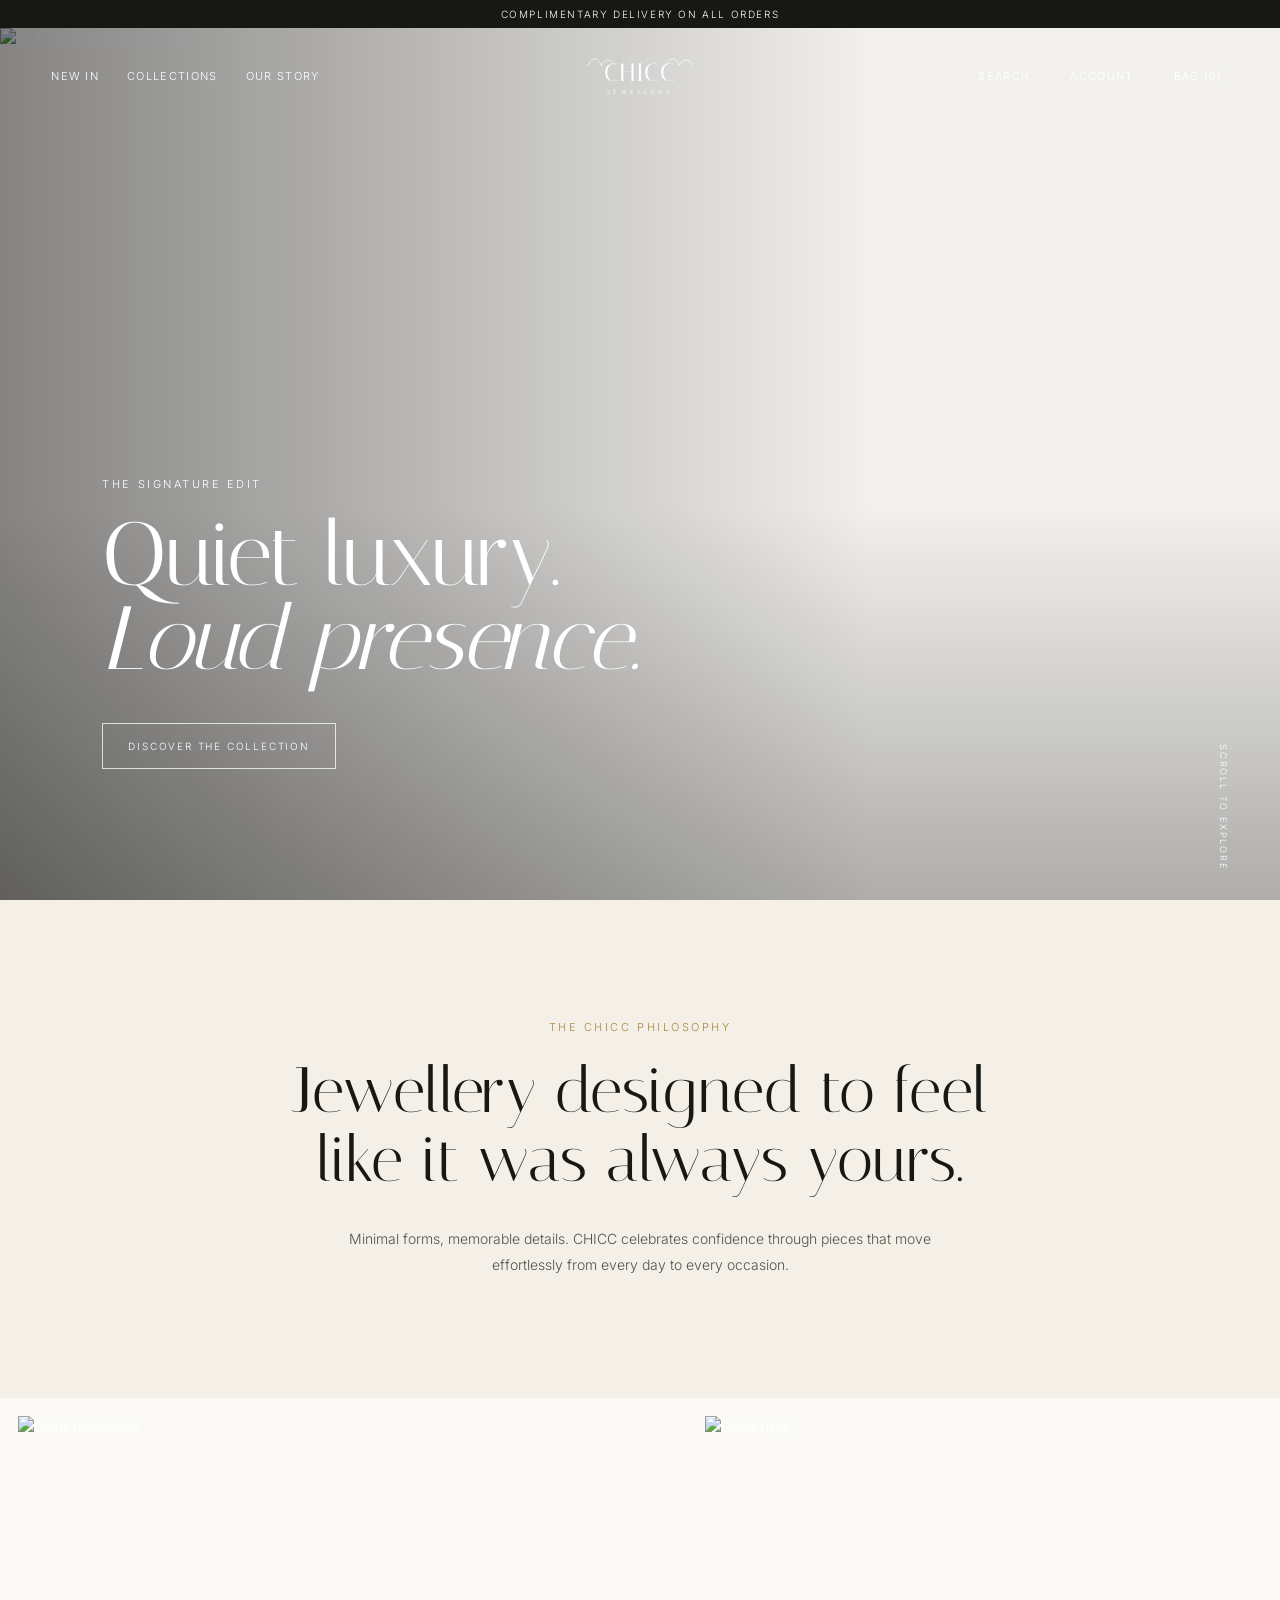
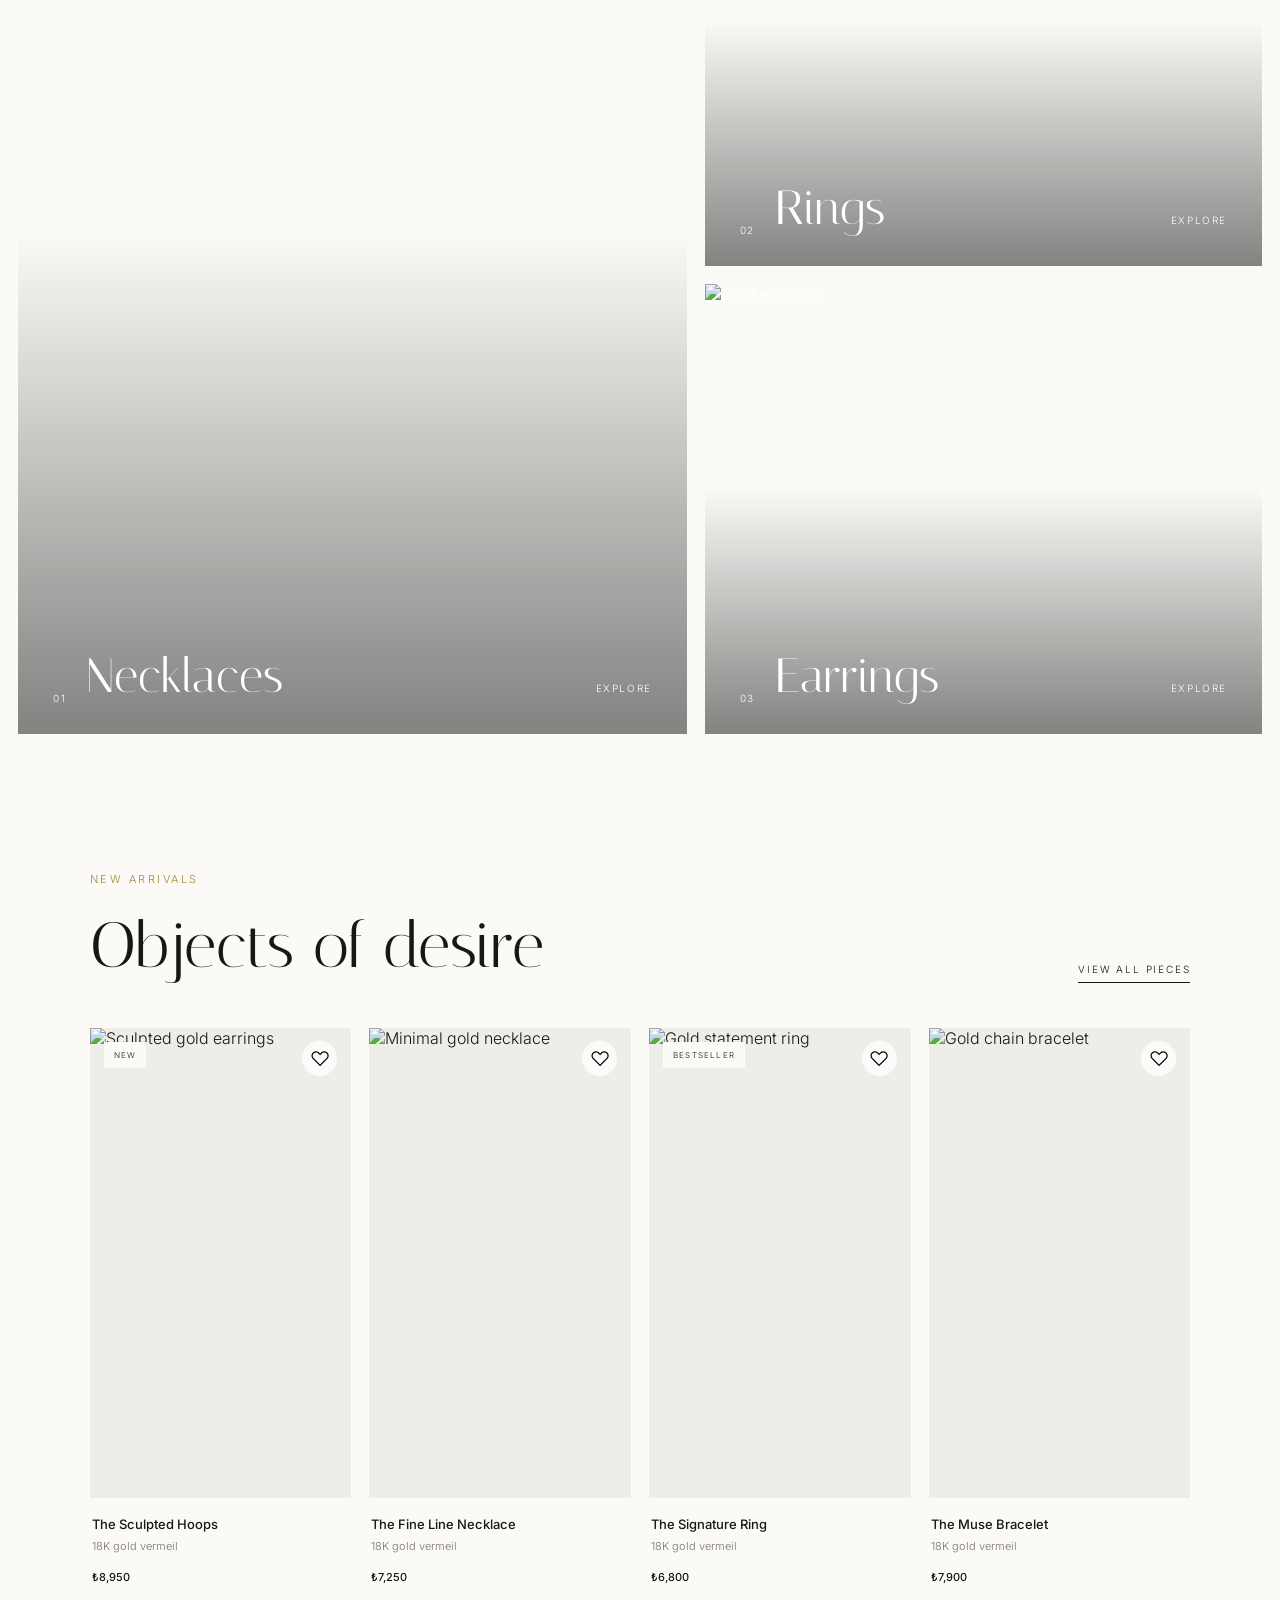
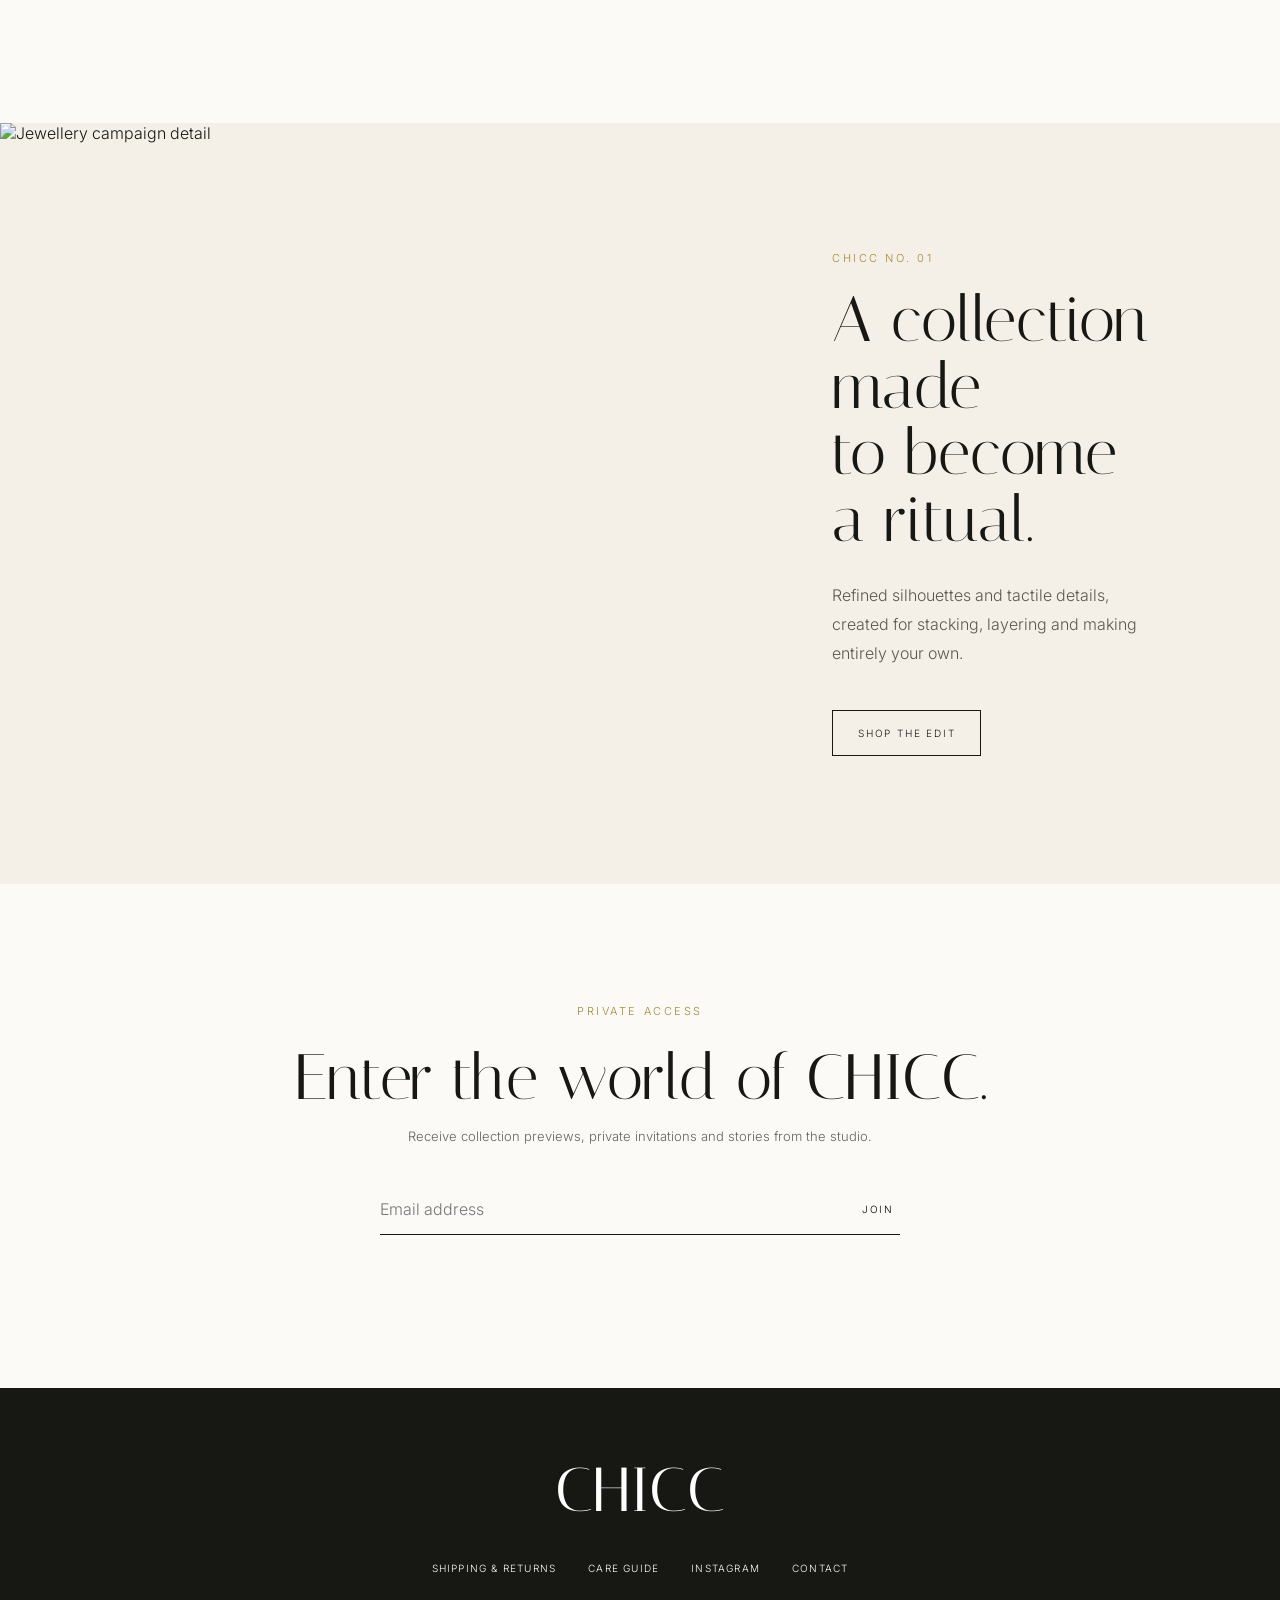
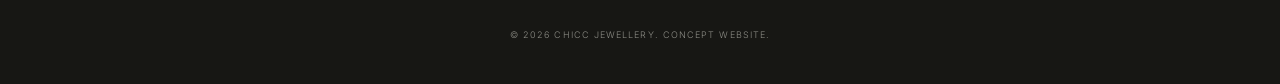
==== index.html @ 0ea2cfc9 "Add files via upload" ====
<!DOCTYPE html>
<html lang="en">
<head>
  <meta charset="UTF-8" />
  <meta name="viewport" content="width=device-width, initial-scale=1.0" />
  <meta name="description" content="CHICC — Modern jewellery, designed to be remembered." />
  <title>CHICC — Fine Jewellery</title>
  <link rel="preconnect" href="https://fonts.googleapis.com">
  <link rel="preconnect" href="https://fonts.gstatic.com" crossorigin>
  <link href="https://fonts.googleapis.com/css2?family=Inter:wght@300;400;500;600&family=Italiana&display=swap" rel="stylesheet">
  <link rel="stylesheet" href="styles.css" />
</head>
<body>
  <div class="announcement">Complimentary delivery on all orders</div>

  <header class="site-header" id="siteHeader">
    <button class="icon-button menu-button" id="menuButton" aria-label="Open menu">
      <span></span><span></span>
    </button>

    <nav class="desktop-nav" aria-label="Primary navigation">
      <a href="#new">New In</a>
      <a href="#collections">Collections</a>
      <a href="#story">Our Story</a>
    </nav>

    <a class="brand" href="#top" aria-label="CHICC homepage">
      <svg viewBox="0 0 460 145" role="img" aria-label="CHICC logo">
        <text x="230" y="86" text-anchor="middle" class="logo-main">CHICC</text>
        <text x="230" y="124" text-anchor="middle" class="logo-sub">JEWELLERY</text>
        <path d="M80 43c10-26 29-27 39-1 8-20 28-22 39-1" />
        <path d="M304 43c10-26 29-27 39-1 8-20 28-22 39-1" />
      </svg>
    </a>

    <nav class="utility-nav" aria-label="Utility navigation">
      <button class="text-button">Search</button>
      <button class="text-button">Account</button>
      <button class="bag-button">Bag <span>(0)</span></button>
    </nav>
  </header>

  <aside class="mobile-drawer" id="mobileDrawer" aria-hidden="true">
    <button class="drawer-close" id="drawerClose" aria-label="Close menu">×</button>
    <nav>
      <a href="#new">New In</a>
      <a href="#collections">Collections</a>
      <a href="#story">Our Story</a>
      <a href="#contact">Contact</a>
    </nav>
    <p>Jewellery for your most unforgettable moments.</p>
  </aside>
  <div class="drawer-overlay" id="drawerOverlay"></div>

  <main id="top">
    <section class="hero">
      <img src="https://images.unsplash.com/photo-1617038220319-276d3cfab638?auto=format&fit=crop&w=2200&q=90" alt="Gold jewellery editorial" />
      <div class="hero-shade"></div>
      <div class="hero-copy reveal">
        <p class="eyebrow">The Signature Edit</p>
        <h1>Quiet luxury.<br><em>Loud presence.</em></h1>
        <a class="button button-light" href="#new">Discover the collection</a>
      </div>
      <div class="scroll-cue">Scroll to explore</div>
    </section>

    <section class="intro section-pad reveal" id="story">
      <p class="eyebrow gold">The CHICC philosophy</p>
      <h2>Jewellery designed to feel<br>like it was always yours.</h2>
      <p class="intro-text">Minimal forms, memorable details. CHICC celebrates confidence through pieces that move effortlessly from every day to every occasion.</p>
    </section>

    <section class="editorial-grid" id="collections">
      <a class="editorial-card tall reveal" href="#new">
        <img src="https://images.unsplash.com/photo-1599643478518-a784e5dc4c8f?auto=format&fit=crop&w=1400&q=90" alt="Gold necklace" />
        <div class="card-overlay"></div>
        <div class="editorial-label"><span>01</span><h3>Necklaces</h3><p>Explore</p></div>
      </a>
      <a class="editorial-card reveal" href="#new">
        <img src="https://images.unsplash.com/photo-1605100804763-247f67b3557e?auto=format&fit=crop&w=1400&q=90" alt="Gold ring" />
        <div class="card-overlay"></div>
        <div class="editorial-label"><span>02</span><h3>Rings</h3><p>Explore</p></div>
      </a>
      <a class="editorial-card reveal" href="#new">
        <img src="https://images.unsplash.com/photo-1535632066927-ab7c9ab60908?auto=format&fit=crop&w=1400&q=90" alt="Gold earrings" />
        <div class="card-overlay"></div>
        <div class="editorial-label"><span>03</span><h3>Earrings</h3><p>Explore</p></div>
      </a>
    </section>

    <section class="products section-pad" id="new">
      <div class="section-head reveal">
        <div>
          <p class="eyebrow gold">New arrivals</p>
          <h2>Objects of desire</h2>
        </div>
        <a class="underlined-link" href="#">View all pieces</a>
      </div>

      <div class="product-grid">
        <article class="product-card reveal">
          <button class="wishlist" aria-label="Add to wishlist">♡</button>
          <div class="product-image">
            <span class="product-tag">New</span>
            <img src="https://images.unsplash.com/photo-1603561596112-db1d835fcf72?auto=format&fit=crop&w=1000&q=90" alt="Sculpted gold earrings" />
          </div>
          <div class="product-meta"><h3>The Sculpted Hoops</h3><p>18K gold vermeil</p><strong>₺8,950</strong></div>
        </article>
        <article class="product-card reveal">
          <button class="wishlist" aria-label="Add to wishlist">♡</button>
          <div class="product-image">
            <img src="https://images.unsplash.com/photo-1602173574767-37ac01994b2a?auto=format&fit=crop&w=1000&q=90" alt="Minimal gold necklace" />
          </div>
          <div class="product-meta"><h3>The Fine Line Necklace</h3><p>18K gold vermeil</p><strong>₺7,250</strong></div>
        </article>
        <article class="product-card reveal">
          <button class="wishlist" aria-label="Add to wishlist">♡</button>
          <div class="product-image">
            <span class="product-tag">Bestseller</span>
            <img src="https://images.unsplash.com/photo-1627293509201-cd0c780043e6?auto=format&fit=crop&w=1000&q=90" alt="Gold statement ring" />
          </div>
          <div class="product-meta"><h3>The Signature Ring</h3><p>18K gold vermeil</p><strong>₺6,800</strong></div>
        </article>
        <article class="product-card reveal">
          <button class="wishlist" aria-label="Add to wishlist">♡</button>
          <div class="product-image">
            <img src="https://images.unsplash.com/photo-1611085583191-a3b181a88401?auto=format&fit=crop&w=1000&q=90" alt="Gold chain bracelet" />
          </div>
          <div class="product-meta"><h3>The Muse Bracelet</h3><p>18K gold vermeil</p><strong>₺7,900</strong></div>
        </article>
      </div>
    </section>

    <section class="campaign">
      <div class="campaign-image reveal">
        <img src="https://images.unsplash.com/photo-1611652022419-a9419f74343d?auto=format&fit=crop&w=1600&q=90" alt="Jewellery campaign detail" />
      </div>
      <div class="campaign-copy reveal">
        <p class="eyebrow gold">CHICC No. 01</p>
        <h2>A collection made<br>to become a ritual.</h2>
        <p>Refined silhouettes and tactile details, created for stacking, layering and making entirely your own.</p>
        <a class="button button-dark" href="#new">Shop the edit</a>
      </div>
    </section>

    <section class="newsletter section-pad" id="contact">
      <p class="eyebrow gold">Private access</p>
      <h2>Enter the world of CHICC.</h2>
      <p>Receive collection previews, private invitations and stories from the studio.</p>
      <form id="newsletterForm">
        <input type="email" placeholder="Email address" aria-label="Email address" required />
        <button type="submit">Join</button>
      </form>
      <div class="form-message" id="formMessage"></div>
    </section>
  </main>

  <footer>
    <a class="footer-brand" href="#top">CHICC</a>
    <div class="footer-links">
      <a href="#">Shipping & Returns</a><a href="#">Care Guide</a><a href="#">Instagram</a><a href="#">Contact</a>
    </div>
    <p>© 2026 CHICC Jewellery. Concept website.</p>
  </footer>

  <script src="script.js"></script>
</body>
</html>
---- styles.css ----
:root{--ink:#171714;--cream:#f4f0e8;--paper:#fbfaf7;--gold:#a88738;--line:rgba(23,23,20,.16)}
*{box-sizing:border-box}html{scroll-behavior:smooth}body{margin:0;background:var(--paper);color:var(--ink);font-family:Inter,Arial,sans-serif;font-weight:300}a{color:inherit;text-decoration:none}button,input{font:inherit}.announcement{height:28px;display:grid;place-items:center;background:var(--ink);color:#fff;font-size:10px;letter-spacing:.16em;text-transform:uppercase}.site-header{height:96px;position:absolute;top:28px;left:0;width:100%;z-index:20;display:grid;grid-template-columns:1fr auto 1fr;align-items:center;padding:0 4vw;color:#fff;transition:.4s}.site-header.scrolled{position:fixed;top:0;height:76px;background:rgba(251,250,247,.94);backdrop-filter:blur(14px);color:var(--ink);box-shadow:0 1px 0 var(--line)}.desktop-nav,.utility-nav{display:flex;gap:28px;align-items:center;font-size:11px;text-transform:uppercase;letter-spacing:.12em}.utility-nav{justify-content:flex-end}.brand{width:160px}.brand svg{display:block;width:100%;height:auto;overflow:visible}.brand path{fill:none;stroke:currentColor;stroke-width:2}.logo-main{font-family:Italiana,serif;font-size:72px;letter-spacing:2px;fill:currentColor}.logo-sub{font-family:Inter,sans-serif;font-size:17px;letter-spacing:10px;fill:currentColor}.text-button,.bag-button,.icon-button{background:none;border:0;color:inherit;cursor:pointer;text-transform:uppercase;font-size:11px;letter-spacing:.12em}.menu-button{display:none}.hero{height:calc(100vh - 28px);min-height:680px;position:relative;color:#fff;overflow:hidden}.hero>img{width:100%;height:100%;object-fit:cover;object-position:center 40%;animation:heroZoom 14s ease-out both}.hero-shade{position:absolute;inset:0;background:linear-gradient(90deg,rgba(0,0,0,.47),rgba(0,0,0,.04) 68%),linear-gradient(0deg,rgba(0,0,0,.28),transparent 45%)}.hero-copy{position:absolute;left:8vw;bottom:15%;max-width:720px}.eyebrow{font-size:11px;letter-spacing:.23em;text-transform:uppercase;margin:0 0 22px}.eyebrow.gold{color:var(--gold)}h1,h2,h3{font-family:Italiana,serif;font-weight:400;margin:0}h1{font-size:clamp(56px,7vw,108px);line-height:.94;letter-spacing:-.02em}h1 em{font-weight:400}.button{display:inline-flex;margin-top:42px;padding:16px 25px;text-transform:uppercase;font-size:10px;letter-spacing:.18em;transition:.25s}.button-light{border:1px solid rgba(255,255,255,.75)}.button-light:hover{background:#fff;color:var(--ink)}.button-dark{border:1px solid var(--ink)}.button-dark:hover{background:var(--ink);color:#fff}.scroll-cue{position:absolute;right:4vw;bottom:30px;font-size:9px;text-transform:uppercase;letter-spacing:.2em;writing-mode:vertical-rl}.section-pad{padding:120px 7vw}.intro{text-align:center;background:var(--cream)}.intro h2{font-size:clamp(42px,5vw,75px);line-height:1.08}.intro-text{max-width:620px;margin:32px auto 0;line-height:1.85;font-size:14px;color:#535149}.editorial-grid{padding:18px;display:grid;grid-template-columns:1.2fr 1fr;grid-template-rows:50vh 50vh;gap:18px;background:var(--paper)}.editorial-card{position:relative;overflow:hidden;color:#fff}.editorial-card.tall{grid-row:1/3}.editorial-card img{width:100%;height:100%;object-fit:cover;transition:transform 1.2s cubic-bezier(.2,.7,.2,1)}.editorial-card:hover img{transform:scale(1.045)}.card-overlay{position:absolute;inset:0;background:linear-gradient(0deg,rgba(0,0,0,.48),transparent 55%)}.editorial-label{position:absolute;left:35px;right:35px;bottom:30px;display:grid;grid-template-columns:auto 1fr auto;align-items:end;gap:20px}.editorial-label span,.editorial-label p{font-size:10px;letter-spacing:.16em;text-transform:uppercase}.editorial-label h3{font-size:48px}.section-head{display:flex;align-items:end;justify-content:space-between;margin-bottom:45px}.section-head h2{font-size:64px}.underlined-link{font-size:10px;letter-spacing:.18em;text-transform:uppercase;border-bottom:1px solid;padding-bottom:7px}.product-grid{display:grid;grid-template-columns:repeat(4,1fr);gap:18px}.product-card{position:relative}.product-image{height:470px;background:#efede8;position:relative;overflow:hidden}.product-image img{width:100%;height:100%;object-fit:cover;transition:transform .8s}.product-card:hover img{transform:scale(1.035)}.wishlist{position:absolute;z-index:2;right:14px;top:13px;width:35px;height:35px;border:0;background:rgba(255,255,255,.78);border-radius:50%;font-size:20px;cursor:pointer}.wishlist.active{background:var(--ink);color:#fff}.product-tag{position:absolute;z-index:2;left:14px;top:14px;background:var(--paper);padding:8px 10px;font-size:8px;text-transform:uppercase;letter-spacing:.15em}.product-meta{padding:18px 2px}.product-meta h3{font-family:Inter,sans-serif;font-size:13px;font-weight:500}.product-meta p,.product-meta strong{font-size:11px}.product-meta p{color:#77746c;margin:7px 0 12px}.product-meta strong{font-weight:500}.campaign{display:grid;grid-template-columns:1.1fr .9fr;min-height:760px;background:var(--cream)}.campaign-image img{width:100%;height:100%;object-fit:cover}.campaign-copy{display:flex;flex-direction:column;justify-content:center;padding:10vw}.campaign-copy h2{font-size:clamp(45px,5vw,73px);line-height:1.04}.campaign-copy>p:not(.eyebrow){line-height:1.8;color:#5b5850;max-width:430px;margin:28px 0 0}.campaign-copy .button{align-self:flex-start}.newsletter{text-align:center}.newsletter h2{font-size:clamp(45px,5vw,70px)}.newsletter>p:not(.eyebrow){font-size:13px;color:#66635d}.newsletter form{display:flex;max-width:520px;margin:40px auto 0;border-bottom:1px solid var(--ink)}.newsletter input{flex:1;border:0;background:transparent;padding:15px 0;outline:none}.newsletter button{border:0;background:transparent;text-transform:uppercase;font-size:10px;letter-spacing:.18em;cursor:pointer}.form-message{font-size:12px;margin-top:15px;color:var(--gold);min-height:18px}footer{background:var(--ink);color:#fff;padding:65px 7vw 35px;text-align:center}.footer-brand{font-family:Italiana,serif;font-size:62px}.footer-links{display:flex;justify-content:center;gap:32px;margin:35px 0 55px;font-size:10px;text-transform:uppercase;letter-spacing:.12em}footer p{font-size:9px;letter-spacing:.12em;text-transform:uppercase;color:#8d8d86}.mobile-drawer,.drawer-overlay{display:none}.reveal{opacity:0;transform:translateY(28px);transition:opacity .9s,transform .9s}.reveal.visible{opacity:1;transform:none}@keyframes heroZoom{from{transform:scale(1.08)}to{transform:scale(1)}}
@media(max-width:980px){.desktop-nav,.utility-nav .text-button{display:none}.site-header{grid-template-columns:1fr auto 1fr}.menu-button{display:block;justify-self:start;width:30px;padding:0}.menu-button span{height:1px;background:currentColor;display:block;margin:7px 0}.utility-nav{display:flex}.brand{width:135px}.section-pad{padding:85px 6vw}.editorial-grid{grid-template-columns:1fr 1fr;grid-template-rows:70vh 55vh}.editorial-card.tall{grid-column:1/3;grid-row:auto}.product-grid{grid-template-columns:repeat(2,1fr)}.campaign{grid-template-columns:1fr}.campaign-image{height:70vh}.campaign-copy{padding:90px 8vw}.mobile-drawer{display:block;position:fixed;z-index:100;top:0;left:0;height:100%;width:min(88vw,430px);background:var(--paper);padding:100px 45px 40px;transform:translateX(-102%);transition:.45s}.mobile-drawer.open{transform:none}.mobile-drawer nav{display:flex;flex-direction:column;gap:24px}.mobile-drawer nav a{font-family:Italiana,serif;font-size:38px}.mobile-drawer p{position:absolute;bottom:35px;font-size:12px;max-width:270px;line-height:1.6}.drawer-close{position:absolute;top:28px;right:30px;border:0;background:none;font-size:32px;font-weight:200}.drawer-overlay{position:fixed;display:block;z-index:99;inset:0;background:rgba(0,0,0,.35);opacity:0;visibility:hidden;transition:.3s}.drawer-overlay.open{opacity:1;visibility:visible}}
@media(max-width:640px){.announcement{font-size:8px}.site-header{height:78px;padding:0 20px}.site-header.scrolled{height:68px}.brand{width:110px}.bag-button{font-size:9px}.hero{min-height:620px}.hero-copy{left:24px;right:24px;bottom:13%}.hero h1{font-size:52px}.button{margin-top:30px}.scroll-cue{display:none}.intro h2,.section-head h2{font-size:43px}.editorial-grid{display:block;padding:10px}.editorial-card{display:block;height:62vh;margin-bottom:10px}.editorial-card.tall{height:75vh}.editorial-label{left:22px;right:22px;bottom:22px}.editorial-label h3{font-size:38px}.section-head{align-items:start;gap:25px;flex-direction:column}.product-grid{grid-template-columns:1fr 1fr;gap:10px}.product-image{height:260px}.product-meta h3{font-size:11px}.campaign-image{height:58vh}.footer-links{flex-direction:column;gap:18px}.newsletter form{max-width:100%}}
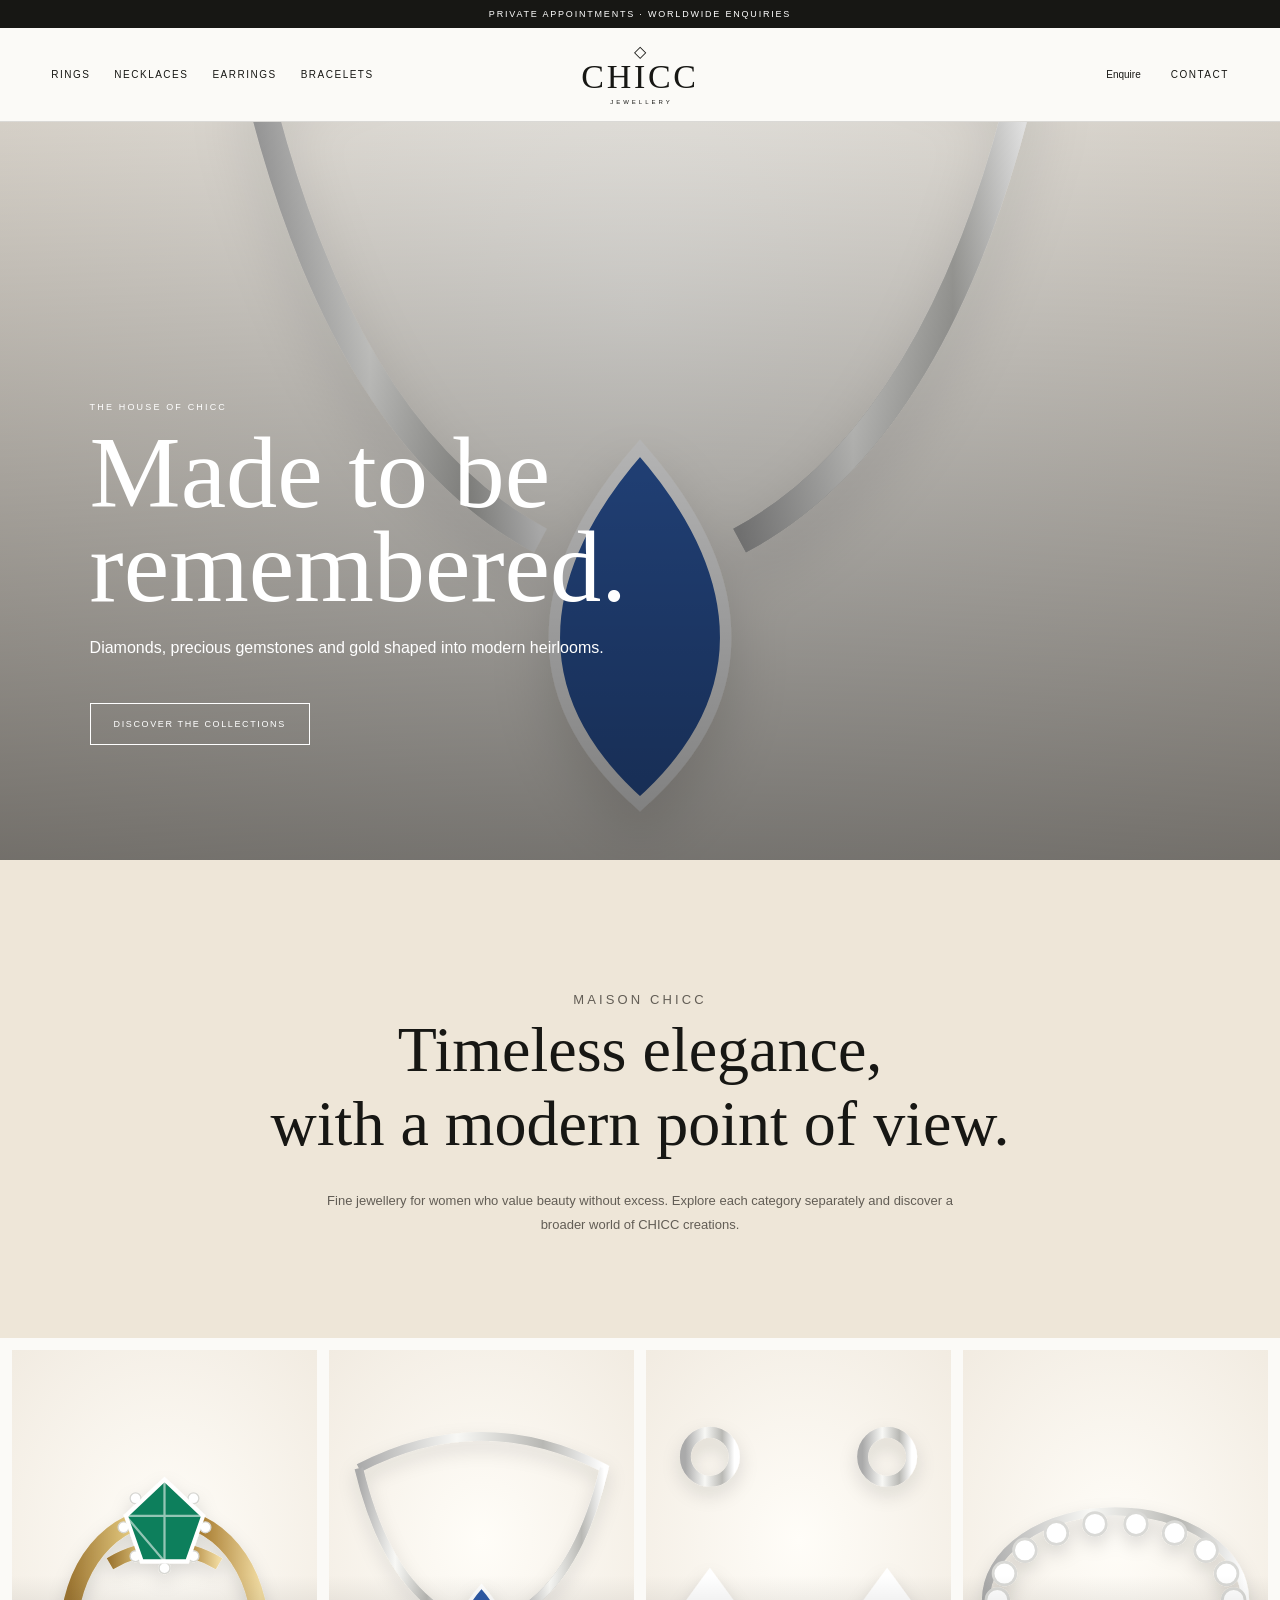
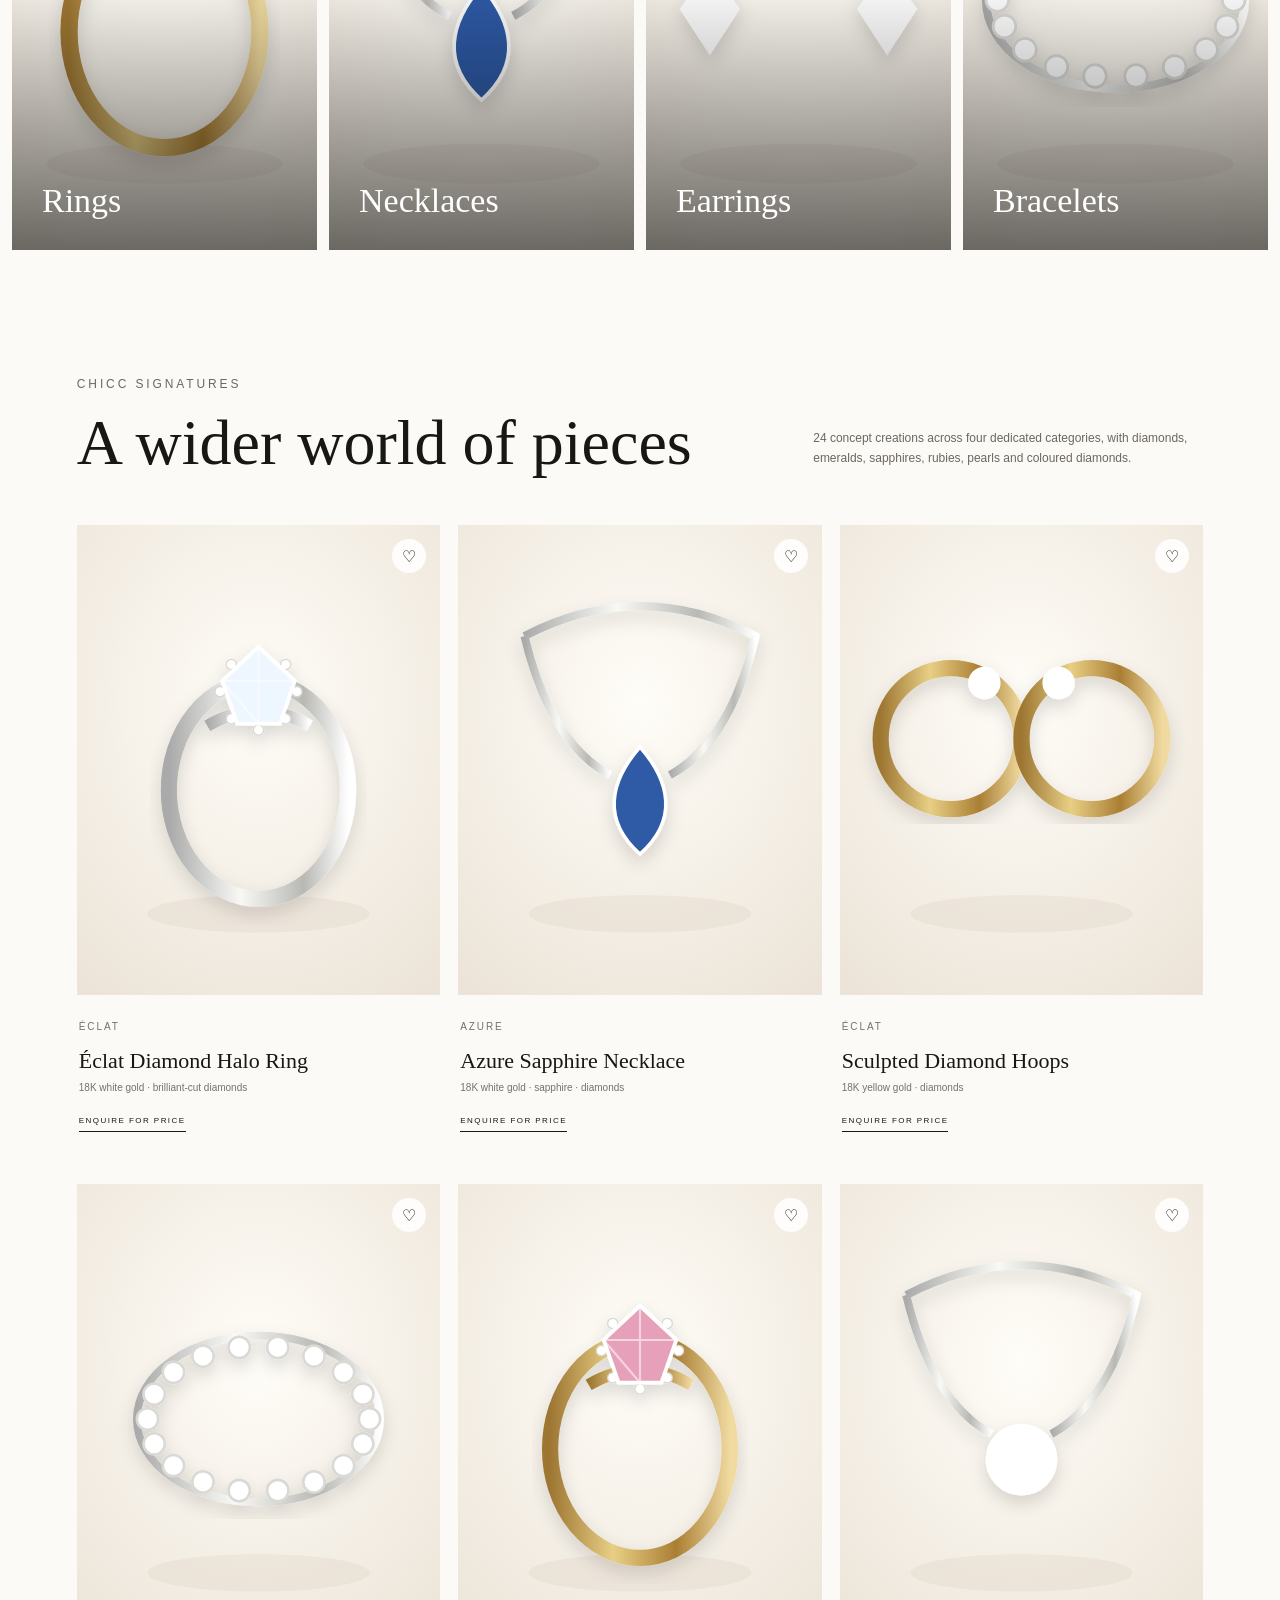
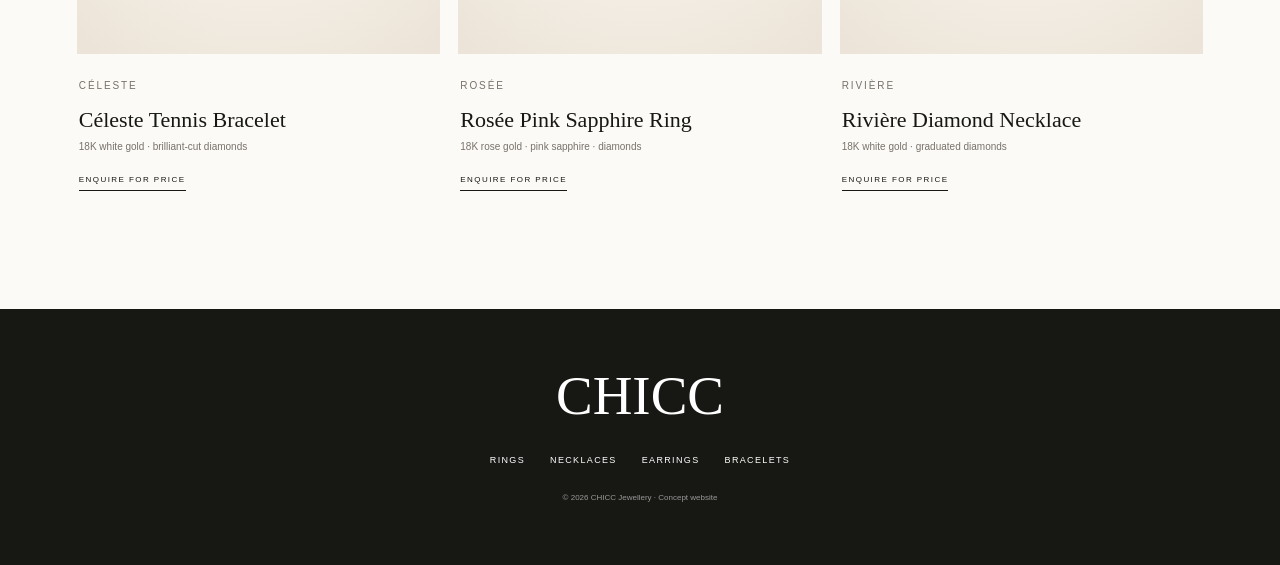
==== commit bcd0b594: "Add files via upload" ====
--- a/index.html
+++ b/index.html
@@ -1,168 +1,20 @@
-<!DOCTYPE html>
-<html lang="en">
-<head>
-  <meta charset="UTF-8" />
-  <meta name="viewport" content="width=device-width, initial-scale=1.0" />
-  <meta name="description" content="CHICC — Modern jewellery, designed to be remembered." />
-  <title>CHICC — Fine Jewellery</title>
-  <link rel="preconnect" href="https://fonts.googleapis.com">
-  <link rel="preconnect" href="https://fonts.gstatic.com" crossorigin>
-  <link href="https://fonts.googleapis.com/css2?family=Inter:wght@300;400;500;600&family=Italiana&display=swap" rel="stylesheet">
-  <link rel="stylesheet" href="styles.css" />
-</head>
-<body>
-  <div class="announcement">Complimentary delivery on all orders</div>
-
-  <header class="site-header" id="siteHeader">
-    <button class="icon-button menu-button" id="menuButton" aria-label="Open menu">
-      <span></span><span></span>
-    </button>
-
-    <nav class="desktop-nav" aria-label="Primary navigation">
-      <a href="#new">New In</a>
-      <a href="#collections">Collections</a>
-      <a href="#story">Our Story</a>
-    </nav>
-
-    <a class="brand" href="#top" aria-label="CHICC homepage">
-      <svg viewBox="0 0 460 145" role="img" aria-label="CHICC logo">
-        <text x="230" y="86" text-anchor="middle" class="logo-main">CHICC</text>
-        <text x="230" y="124" text-anchor="middle" class="logo-sub">JEWELLERY</text>
-        <path d="M80 43c10-26 29-27 39-1 8-20 28-22 39-1" />
-        <path d="M304 43c10-26 29-27 39-1 8-20 28-22 39-1" />
-      </svg>
-    </a>
-
-    <nav class="utility-nav" aria-label="Utility navigation">
-      <button class="text-button">Search</button>
-      <button class="text-button">Account</button>
-      <button class="bag-button">Bag <span>(0)</span></button>
-    </nav>
-  </header>
-
-  <aside class="mobile-drawer" id="mobileDrawer" aria-hidden="true">
-    <button class="drawer-close" id="drawerClose" aria-label="Close menu">×</button>
-    <nav>
-      <a href="#new">New In</a>
-      <a href="#collections">Collections</a>
-      <a href="#story">Our Story</a>
-      <a href="#contact">Contact</a>
-    </nav>
-    <p>Jewellery for your most unforgettable moments.</p>
-  </aside>
-  <div class="drawer-overlay" id="drawerOverlay"></div>
-
-  <main id="top">
-    <section class="hero">
-      <img src="https://images.unsplash.com/photo-1617038220319-276d3cfab638?auto=format&fit=crop&w=2200&q=90" alt="Gold jewellery editorial" />
-      <div class="hero-shade"></div>
-      <div class="hero-copy reveal">
-        <p class="eyebrow">The Signature Edit</p>
-        <h1>Quiet luxury.<br><em>Loud presence.</em></h1>
-        <a class="button button-light" href="#new">Discover the collection</a>
-      </div>
-      <div class="scroll-cue">Scroll to explore</div>
-    </section>
-
-    <section class="intro section-pad reveal" id="story">
-      <p class="eyebrow gold">The CHICC philosophy</p>
-      <h2>Jewellery designed to feel<br>like it was always yours.</h2>
-      <p class="intro-text">Minimal forms, memorable details. CHICC celebrates confidence through pieces that move effortlessly from every day to every occasion.</p>
-    </section>
-
-    <section class="editorial-grid" id="collections">
-      <a class="editorial-card tall reveal" href="#new">
-        <img src="https://images.unsplash.com/photo-1599643478518-a784e5dc4c8f?auto=format&fit=crop&w=1400&q=90" alt="Gold necklace" />
-        <div class="card-overlay"></div>
-        <div class="editorial-label"><span>01</span><h3>Necklaces</h3><p>Explore</p></div>
-      </a>
-      <a class="editorial-card reveal" href="#new">
-        <img src="https://images.unsplash.com/photo-1605100804763-247f67b3557e?auto=format&fit=crop&w=1400&q=90" alt="Gold ring" />
-        <div class="card-overlay"></div>
-        <div class="editorial-label"><span>02</span><h3>Rings</h3><p>Explore</p></div>
-      </a>
-      <a class="editorial-card reveal" href="#new">
-        <img src="https://images.unsplash.com/photo-1535632066927-ab7c9ab60908?auto=format&fit=crop&w=1400&q=90" alt="Gold earrings" />
-        <div class="card-overlay"></div>
-        <div class="editorial-label"><span>03</span><h3>Earrings</h3><p>Explore</p></div>
-      </a>
-    </section>
-
-    <section class="products section-pad" id="new">
-      <div class="section-head reveal">
-        <div>
-          <p class="eyebrow gold">New arrivals</p>
-          <h2>Objects of desire</h2>
-        </div>
-        <a class="underlined-link" href="#">View all pieces</a>
-      </div>
-
-      <div class="product-grid">
-        <article class="product-card reveal">
-          <button class="wishlist" aria-label="Add to wishlist">♡</button>
-          <div class="product-image">
-            <span class="product-tag">New</span>
-            <img src="https://images.unsplash.com/photo-1603561596112-db1d835fcf72?auto=format&fit=crop&w=1000&q=90" alt="Sculpted gold earrings" />
-          </div>
-          <div class="product-meta"><h3>The Sculpted Hoops</h3><p>18K gold vermeil</p><strong>₺8,950</strong></div>
-        </article>
-        <article class="product-card reveal">
-          <button class="wishlist" aria-label="Add to wishlist">♡</button>
-          <div class="product-image">
-            <img src="https://images.unsplash.com/photo-1602173574767-37ac01994b2a?auto=format&fit=crop&w=1000&q=90" alt="Minimal gold necklace" />
-          </div>
-          <div class="product-meta"><h3>The Fine Line Necklace</h3><p>18K gold vermeil</p><strong>₺7,250</strong></div>
-        </article>
-        <article class="product-card reveal">
-          <button class="wishlist" aria-label="Add to wishlist">♡</button>
-          <div class="product-image">
-            <span class="product-tag">Bestseller</span>
-            <img src="https://images.unsplash.com/photo-1627293509201-cd0c780043e6?auto=format&fit=crop&w=1000&q=90" alt="Gold statement ring" />
-          </div>
-          <div class="product-meta"><h3>The Signature Ring</h3><p>18K gold vermeil</p><strong>₺6,800</strong></div>
-        </article>
-        <article class="product-card reveal">
-          <button class="wishlist" aria-label="Add to wishlist">♡</button>
-          <div class="product-image">
-            <img src="https://images.unsplash.com/photo-1611085583191-a3b181a88401?auto=format&fit=crop&w=1000&q=90" alt="Gold chain bracelet" />
-          </div>
-          <div class="product-meta"><h3>The Muse Bracelet</h3><p>18K gold vermeil</p><strong>₺7,900</strong></div>
-        </article>
-      </div>
-    </section>
-
-    <section class="campaign">
-      <div class="campaign-image reveal">
-        <img src="https://images.unsplash.com/photo-1611652022419-a9419f74343d?auto=format&fit=crop&w=1600&q=90" alt="Jewellery campaign detail" />
-      </div>
-      <div class="campaign-copy reveal">
-        <p class="eyebrow gold">CHICC No. 01</p>
-        <h2>A collection made<br>to become a ritual.</h2>
-        <p>Refined silhouettes and tactile details, created for stacking, layering and making entirely your own.</p>
-        <a class="button button-dark" href="#new">Shop the edit</a>
-      </div>
-    </section>
-
-    <section class="newsletter section-pad" id="contact">
-      <p class="eyebrow gold">Private access</p>
-      <h2>Enter the world of CHICC.</h2>
-      <p>Receive collection previews, private invitations and stories from the studio.</p>
-      <form id="newsletterForm">
-        <input type="email" placeholder="Email address" aria-label="Email address" required />
-        <button type="submit">Join</button>
-      </form>
-      <div class="form-message" id="formMessage"></div>
-    </section>
-  </main>
-
-  <footer>
-    <a class="footer-brand" href="#top">CHICC</a>
-    <div class="footer-links">
-      <a href="#">Shipping & Returns</a><a href="#">Care Guide</a><a href="#">Instagram</a><a href="#">Contact</a>
-    </div>
-    <p>© 2026 CHICC Jewellery. Concept website.</p>
-  </footer>
-
-  <script src="script.js"></script>
-</body>
-</html>
+<!doctype html><html lang="en"><head><meta charset="utf-8"><meta name="viewport" content="width=device-width,initial-scale=1"><title>CHICC — Fine & High Jewellery</title><link rel="stylesheet" href="styles.css"></head><body><div class="announcement">Private appointments · Worldwide enquiries</div>
+<header class="site-header">
+<button class="icon-button menu-button" id="menuButton" aria-label="Open menu">☰</button>
+<nav class="desktop-nav"><a href="rings.html">Rings</a><a href="necklaces.html">Necklaces</a><a href="earrings.html">Earrings</a><a href="bracelets.html">Bracelets</a></nav>
+<a class="brand" href="index.html"><span class="brand-mark">◇</span><span class="brand-name">CHICC</span><span class="brand-sub">JEWELLERY</span></a>
+<nav class="utility-nav"><button class="text-button" data-open-enquiry>Enquire</button><a href="#contact">Contact</a></nav>
+</header>
+<aside class="mobile-drawer" id="mobileDrawer"><button class="drawer-close" id="drawerClose">×</button><nav><a href="index.html">Home</a><a href="rings.html">Rings</a><a href="necklaces.html">Necklaces</a><a href="earrings.html">Earrings</a><a href="bracelets.html">Bracelets</a></nav></aside><div class="drawer-overlay" id="drawerOverlay"></div>
+<section class="home-hero"><div><p class="eyebrow" style="color:white">The House of CHICC</p><h1>Made to be<br>remembered.</h1><p>Diamonds, precious gemstones and gold shaped into modern heirlooms.</p><a class="button" href="rings.html">Discover the collections</a></div></section>
+<section class="intro section-pad"><p class="eyebrow">Maison CHICC</p><h2>Timeless elegance,<br>with a modern point of view.</h2><p>Fine jewellery for women who value beauty without excess. Explore each category separately and discover a broader world of CHICC creations.</p></section>
+<section class="collections">
+<a class="collection-card" href="rings.html" style="background-image:url('assets/ring-emerald.svg')"><span>Rings</span></a>
+<a class="collection-card" href="necklaces.html" style="background-image:url('assets/necklace-sapphire.svg')"><span>Necklaces</span></a>
+<a class="collection-card" href="earrings.html" style="background-image:url('assets/earrings-diamond.svg')"><span>Earrings</span></a>
+<a class="collection-card" href="bracelets.html" style="background-image:url('assets/bracelet-tennis.svg')"><span>Bracelets</span></a>
+</section>
+<section class="section-pad"><div class="section-head"><div><p class="eyebrow">CHICC signatures</p><h2>A wider world of pieces</h2></div><p>24 concept creations across four dedicated categories, with diamonds, emeralds, sapphires, rubies, pearls and coloured diamonds.</p></div><div class="product-grid">
+<article class="product-card" data-product="Éclat Diamond Halo Ring"><button class="wishlist" aria-label="Add to wishlist">♡</button><div class="product-image"><img src="assets/ring-diamond.svg" alt="Éclat Diamond Halo Ring"></div><div class="product-meta"><p class="product-collection">ÉCLAT</p><h3>Éclat Diamond Halo Ring</h3><p>18K white gold · brilliant-cut diamonds</p><button class="price-request" data-open-enquiry>Enquire for price</button></div></article><article class="product-card" data-product="Azure Sapphire Necklace"><button class="wishlist" aria-label="Add to wishlist">♡</button><div class="product-image"><img src="assets/necklace-sapphire.svg" alt="Azure Sapphire Necklace"></div><div class="product-meta"><p class="product-collection">AZURE</p><h3>Azure Sapphire Necklace</h3><p>18K white gold · sapphire · diamonds</p><button class="price-request" data-open-enquiry>Enquire for price</button></div></article><article class="product-card" data-product="Sculpted Diamond Hoops"><button class="wishlist" aria-label="Add to wishlist">♡</button><div class="product-image"><img src="assets/earrings-hoop.svg" alt="Sculpted Diamond Hoops"></div><div class="product-meta"><p class="product-collection">ÉCLAT</p><h3>Sculpted Diamond Hoops</h3><p>18K yellow gold · diamonds</p><button class="price-request" data-open-enquiry>Enquire for price</button></div></article><article class="product-card" data-product="Céleste Tennis Bracelet"><button class="wishlist" aria-label="Add to wishlist">♡</button><div class="product-image"><img src="assets/bracelet-tennis.svg" alt="Céleste Tennis Bracelet"></div><div class="product-meta"><p class="product-collection">CÉLESTE</p><h3>Céleste Tennis Bracelet</h3><p>18K white gold · brilliant-cut diamonds</p><button class="price-request" data-open-enquiry>Enquire for price</button></div></article><article class="product-card" data-product="Rosée Pink Sapphire Ring"><button class="wishlist" aria-label="Add to wishlist">♡</button><div class="product-image"><img src="assets/ring-pink.svg" alt="Rosée Pink Sapphire Ring"></div><div class="product-meta"><p class="product-collection">ROSÉE</p><h3>Rosée Pink Sapphire Ring</h3><p>18K rose gold · pink sapphire · diamonds</p><button class="price-request" data-open-enquiry>Enquire for price</button></div></article><article class="product-card" data-product="Rivière Diamond Necklace"><button class="wishlist" aria-label="Add to wishlist">♡</button><div class="product-image"><img src="assets/necklace-diamond.svg" alt="Rivière Diamond Necklace"></div><div class="product-meta"><p class="product-collection">RIVIÈRE</p><h3>Rivière Diamond Necklace</h3><p>18K white gold · graduated diamonds</p><button class="price-request" data-open-enquiry>Enquire for price</button></div></article>
+</div></section>
+<footer><a class="footer-brand" href="index.html">CHICC</a><div class="footer-links"><a href="rings.html">Rings</a><a href="necklaces.html">Necklaces</a><a href="earrings.html">Earrings</a><a href="bracelets.html">Bracelets</a></div><p class="copyright">© 2026 CHICC Jewellery · Concept website</p></footer><div class="modal" id="enquiryModal"><div class="modal-backdrop" data-close-enquiry></div><div class="modal-panel"><button class="modal-close" data-close-enquiry>×</button><p class="eyebrow">Private enquiry</p><h2>Discover your CHICC piece.</h2><p>Pricing and availability are shared privately by our client service.</p><form id="enquiryForm"><label>Piece<input id="pieceField" value="General CHICC enquiry" readonly></label><div class="form-row"><label>First name<input required></label><label>Last name<input required></label></div><label>Email<input type="email" required></label><label>Country<input required></label><label>Message<textarea rows="4"></textarea></label><button class="button" type="submit">Send enquiry</button><p class="form-message" id="formMessage"></p></form></div></div><script src="script.js"></script></body></html>
--- a/styles.css
+++ b/styles.css
@@ -1,4 +1,4 @@
-:root{--ink:#171714;--cream:#f4f0e8;--paper:#fbfaf7;--gold:#a88738;--line:rgba(23,23,20,.16)}
-*{box-sizing:border-box}html{scroll-behavior:smooth}body{margin:0;background:var(--paper);color:var(--ink);font-family:Inter,Arial,sans-serif;font-weight:300}a{color:inherit;text-decoration:none}button,input{font:inherit}.announcement{height:28px;display:grid;place-items:center;background:var(--ink);color:#fff;font-size:10px;letter-spacing:.16em;text-transform:uppercase}.site-header{height:96px;position:absolute;top:28px;left:0;width:100%;z-index:20;display:grid;grid-template-columns:1fr auto 1fr;align-items:center;padding:0 4vw;color:#fff;transition:.4s}.site-header.scrolled{position:fixed;top:0;height:76px;background:rgba(251,250,247,.94);backdrop-filter:blur(14px);color:var(--ink);box-shadow:0 1px 0 var(--line)}.desktop-nav,.utility-nav{display:flex;gap:28px;align-items:center;font-size:11px;text-transform:uppercase;letter-spacing:.12em}.utility-nav{justify-content:flex-end}.brand{width:160px}.brand svg{display:block;width:100%;height:auto;overflow:visible}.brand path{fill:none;stroke:currentColor;stroke-width:2}.logo-main{font-family:Italiana,serif;font-size:72px;letter-spacing:2px;fill:currentColor}.logo-sub{font-family:Inter,sans-serif;font-size:17px;letter-spacing:10px;fill:currentColor}.text-button,.bag-button,.icon-button{background:none;border:0;color:inherit;cursor:pointer;text-transform:uppercase;font-size:11px;letter-spacing:.12em}.menu-button{display:none}.hero{height:calc(100vh - 28px);min-height:680px;position:relative;color:#fff;overflow:hidden}.hero>img{width:100%;height:100%;object-fit:cover;object-position:center 40%;animation:heroZoom 14s ease-out both}.hero-shade{position:absolute;inset:0;background:linear-gradient(90deg,rgba(0,0,0,.47),rgba(0,0,0,.04) 68%),linear-gradient(0deg,rgba(0,0,0,.28),transparent 45%)}.hero-copy{position:absolute;left:8vw;bottom:15%;max-width:720px}.eyebrow{font-size:11px;letter-spacing:.23em;text-transform:uppercase;margin:0 0 22px}.eyebrow.gold{color:var(--gold)}h1,h2,h3{font-family:Italiana,serif;font-weight:400;margin:0}h1{font-size:clamp(56px,7vw,108px);line-height:.94;letter-spacing:-.02em}h1 em{font-weight:400}.button{display:inline-flex;margin-top:42px;padding:16px 25px;text-transform:uppercase;font-size:10px;letter-spacing:.18em;transition:.25s}.button-light{border:1px solid rgba(255,255,255,.75)}.button-light:hover{background:#fff;color:var(--ink)}.button-dark{border:1px solid var(--ink)}.button-dark:hover{background:var(--ink);color:#fff}.scroll-cue{position:absolute;right:4vw;bottom:30px;font-size:9px;text-transform:uppercase;letter-spacing:.2em;writing-mode:vertical-rl}.section-pad{padding:120px 7vw}.intro{text-align:center;background:var(--cream)}.intro h2{font-size:clamp(42px,5vw,75px);line-height:1.08}.intro-text{max-width:620px;margin:32px auto 0;line-height:1.85;font-size:14px;color:#535149}.editorial-grid{padding:18px;display:grid;grid-template-columns:1.2fr 1fr;grid-template-rows:50vh 50vh;gap:18px;background:var(--paper)}.editorial-card{position:relative;overflow:hidden;color:#fff}.editorial-card.tall{grid-row:1/3}.editorial-card img{width:100%;height:100%;object-fit:cover;transition:transform 1.2s cubic-bezier(.2,.7,.2,1)}.editorial-card:hover img{transform:scale(1.045)}.card-overlay{position:absolute;inset:0;background:linear-gradient(0deg,rgba(0,0,0,.48),transparent 55%)}.editorial-label{position:absolute;left:35px;right:35px;bottom:30px;display:grid;grid-template-columns:auto 1fr auto;align-items:end;gap:20px}.editorial-label span,.editorial-label p{font-size:10px;letter-spacing:.16em;text-transform:uppercase}.editorial-label h3{font-size:48px}.section-head{display:flex;align-items:end;justify-content:space-between;margin-bottom:45px}.section-head h2{font-size:64px}.underlined-link{font-size:10px;letter-spacing:.18em;text-transform:uppercase;border-bottom:1px solid;padding-bottom:7px}.product-grid{display:grid;grid-template-columns:repeat(4,1fr);gap:18px}.product-card{position:relative}.product-image{height:470px;background:#efede8;position:relative;overflow:hidden}.product-image img{width:100%;height:100%;object-fit:cover;transition:transform .8s}.product-card:hover img{transform:scale(1.035)}.wishlist{position:absolute;z-index:2;right:14px;top:13px;width:35px;height:35px;border:0;background:rgba(255,255,255,.78);border-radius:50%;font-size:20px;cursor:pointer}.wishlist.active{background:var(--ink);color:#fff}.product-tag{position:absolute;z-index:2;left:14px;top:14px;background:var(--paper);padding:8px 10px;font-size:8px;text-transform:uppercase;letter-spacing:.15em}.product-meta{padding:18px 2px}.product-meta h3{font-family:Inter,sans-serif;font-size:13px;font-weight:500}.product-meta p,.product-meta strong{font-size:11px}.product-meta p{color:#77746c;margin:7px 0 12px}.product-meta strong{font-weight:500}.campaign{display:grid;grid-template-columns:1.1fr .9fr;min-height:760px;background:var(--cream)}.campaign-image img{width:100%;height:100%;object-fit:cover}.campaign-copy{display:flex;flex-direction:column;justify-content:center;padding:10vw}.campaign-copy h2{font-size:clamp(45px,5vw,73px);line-height:1.04}.campaign-copy>p:not(.eyebrow){line-height:1.8;color:#5b5850;max-width:430px;margin:28px 0 0}.campaign-copy .button{align-self:flex-start}.newsletter{text-align:center}.newsletter h2{font-size:clamp(45px,5vw,70px)}.newsletter>p:not(.eyebrow){font-size:13px;color:#66635d}.newsletter form{display:flex;max-width:520px;margin:40px auto 0;border-bottom:1px solid var(--ink)}.newsletter input{flex:1;border:0;background:transparent;padding:15px 0;outline:none}.newsletter button{border:0;background:transparent;text-transform:uppercase;font-size:10px;letter-spacing:.18em;cursor:pointer}.form-message{font-size:12px;margin-top:15px;color:var(--gold);min-height:18px}footer{background:var(--ink);color:#fff;padding:65px 7vw 35px;text-align:center}.footer-brand{font-family:Italiana,serif;font-size:62px}.footer-links{display:flex;justify-content:center;gap:32px;margin:35px 0 55px;font-size:10px;text-transform:uppercase;letter-spacing:.12em}footer p{font-size:9px;letter-spacing:.12em;text-transform:uppercase;color:#8d8d86}.mobile-drawer,.drawer-overlay{display:none}.reveal{opacity:0;transform:translateY(28px);transition:opacity .9s,transform .9s}.reveal.visible{opacity:1;transform:none}@keyframes heroZoom{from{transform:scale(1.08)}to{transform:scale(1)}}
-@media(max-width:980px){.desktop-nav,.utility-nav .text-button{display:none}.site-header{grid-template-columns:1fr auto 1fr}.menu-button{display:block;justify-self:start;width:30px;padding:0}.menu-button span{height:1px;background:currentColor;display:block;margin:7px 0}.utility-nav{display:flex}.brand{width:135px}.section-pad{padding:85px 6vw}.editorial-grid{grid-template-columns:1fr 1fr;grid-template-rows:70vh 55vh}.editorial-card.tall{grid-column:1/3;grid-row:auto}.product-grid{grid-template-columns:repeat(2,1fr)}.campaign{grid-template-columns:1fr}.campaign-image{height:70vh}.campaign-copy{padding:90px 8vw}.mobile-drawer{display:block;position:fixed;z-index:100;top:0;left:0;height:100%;width:min(88vw,430px);background:var(--paper);padding:100px 45px 40px;transform:translateX(-102%);transition:.45s}.mobile-drawer.open{transform:none}.mobile-drawer nav{display:flex;flex-direction:column;gap:24px}.mobile-drawer nav a{font-family:Italiana,serif;font-size:38px}.mobile-drawer p{position:absolute;bottom:35px;font-size:12px;max-width:270px;line-height:1.6}.drawer-close{position:absolute;top:28px;right:30px;border:0;background:none;font-size:32px;font-weight:200}.drawer-overlay{position:fixed;display:block;z-index:99;inset:0;background:rgba(0,0,0,.35);opacity:0;visibility:hidden;transition:.3s}.drawer-overlay.open{opacity:1;visibility:visible}}
-@media(max-width:640px){.announcement{font-size:8px}.site-header{height:78px;padding:0 20px}.site-header.scrolled{height:68px}.brand{width:110px}.bag-button{font-size:9px}.hero{min-height:620px}.hero-copy{left:24px;right:24px;bottom:13%}.hero h1{font-size:52px}.button{margin-top:30px}.scroll-cue{display:none}.intro h2,.section-head h2{font-size:43px}.editorial-grid{display:block;padding:10px}.editorial-card{display:block;height:62vh;margin-bottom:10px}.editorial-card.tall{height:75vh}.editorial-label{left:22px;right:22px;bottom:22px}.editorial-label h3{font-size:38px}.section-head{align-items:start;gap:25px;flex-direction:column}.product-grid{grid-template-columns:1fr 1fr;gap:10px}.product-image{height:260px}.product-meta h3{font-size:11px}.campaign-image{height:58vh}.footer-links{flex-direction:column;gap:18px}.newsletter form{max-width:100%}}
+:root{--ink:#171714;--ivory:#fbfaf7;--champagne:#eee6d8;--gold:#a58642;--line:rgba(23,23,20,.14)}
+*{box-sizing:border-box}html{scroll-behavior:smooth}body{margin:0;background:var(--ivory);color:var(--ink);font-family:Arial,sans-serif;font-weight:300}body.modal-open{overflow:hidden}a{color:inherit;text-decoration:none}button,input,textarea{font:inherit}.announcement{height:28px;display:grid;place-items:center;background:var(--ink);color:#fff;font-size:9px;letter-spacing:.2em;text-transform:uppercase}.site-header{height:94px;position:sticky;top:0;z-index:20;display:grid;grid-template-columns:1fr auto 1fr;align-items:center;padding:0 4vw;background:rgba(251,250,247,.96);backdrop-filter:blur(16px);border-bottom:1px solid var(--line)}.desktop-nav,.utility-nav{display:flex;gap:24px;align-items:center;font-size:10px;text-transform:uppercase;letter-spacing:.15em}.utility-nav{justify-content:flex-end}.brand{display:grid;justify-items:center;line-height:1}.brand-mark{font-size:16px}.brand-name{font-family:Georgia,serif;font-size:34px;letter-spacing:.08em}.brand-sub{font-size:6px;letter-spacing:.5em;margin-left:.5em;margin-top:5px}.text-button,.icon-button,.price-request{border:0;background:none;color:inherit;cursor:pointer}.menu-button{display:none}.page-hero{min-height:58vh;display:grid;place-items:center;text-align:center;background:linear-gradient(135deg,#f8f3ea,#dfd1bd);padding:80px 20px}.page-hero h1,.home-hero h1,.section-head h2{font-family:Georgia,serif;font-weight:400}.page-hero h1{font-size:clamp(58px,8vw,112px);margin:0}.page-hero p{max-width:620px;line-height:1.9;color:#5f5a52;font-size:13px}.eyebrow{font-size:9px;letter-spacing:.24em;text-transform:uppercase;color:var(--gold)}.section-pad{padding:100px 6vw}.section-head{display:flex;justify-content:space-between;align-items:end;gap:30px;margin-bottom:45px}.section-head h2{font-size:clamp(42px,5vw,68px);margin:0}.section-head p{max-width:390px;font-size:12px;line-height:1.7;color:#6d675e}.product-grid{display:grid;grid-template-columns:repeat(3,1fr);gap:34px 18px}.product-card{position:relative}.product-image{height:470px;background:#f0ede7;overflow:hidden}.product-image img{width:100%;height:100%;object-fit:cover;transition:transform .6s}.product-card:hover img{transform:scale(1.025)}.wishlist{position:absolute;z-index:2;right:14px;top:14px;width:34px;height:34px;border:0;background:rgba(255,255,255,.9);border-radius:50%;cursor:pointer}.wishlist.active{background:var(--ink);color:#fff}.product-meta{padding:18px 2px}.product-collection{font-size:8px;letter-spacing:.19em;color:var(--gold);margin:0 0 8px}.product-meta h3{font-family:Georgia,serif;font-size:22px;font-weight:400;margin:0}.product-meta p{font-size:10px;color:#777169;margin:8px 0 16px}.price-request{text-transform:uppercase;font-size:8px;letter-spacing:.18em;border-bottom:1px solid;padding:0 0 6px}.category-strip{display:grid;grid-template-columns:repeat(4,1fr);border-top:1px solid var(--line);border-bottom:1px solid var(--line)}.category-strip a{padding:26px;text-align:center;text-transform:uppercase;font-size:9px;letter-spacing:.18em;border-right:1px solid var(--line)}.category-strip a:last-child{border-right:0}.category-strip a:hover,.category-strip a.active{background:var(--ink);color:white}.home-hero{min-height:82vh;display:flex;align-items:end;padding:9vw 7vw;color:white;background:linear-gradient(rgba(0,0,0,.12),rgba(0,0,0,.52)),url('assets/necklace-sapphire.svg') center/cover}.home-hero h1{font-size:clamp(60px,8vw,118px);line-height:.92;margin:10px 0 20px}.home-hero p{max-width:520px;line-height:1.8}.button{display:inline-flex;padding:15px 23px;border:1px solid currentColor;text-transform:uppercase;font-size:9px;letter-spacing:.18em;margin-top:24px}.intro{text-align:center;background:var(--champagne)}.intro h2{font-family:Georgia,serif;font-weight:400;font-size:clamp(44px,5vw,72px);margin:0}.intro p{max-width:650px;margin:28px auto 0;line-height:1.9;color:#625d55;font-size:13px}.collections{display:grid;grid-template-columns:repeat(4,1fr);gap:12px;padding:12px}.collection-card{min-height:500px;padding:30px;display:flex;align-items:end;background:#eee center/cover no-repeat;position:relative;overflow:hidden}.collection-card::after{content:"";position:absolute;inset:0;background:linear-gradient(transparent 45%,rgba(0,0,0,.55))}.collection-card span{position:relative;z-index:1;color:#fff;font-family:Georgia,serif;font-size:34px}.modal{position:fixed;inset:0;z-index:100;display:grid;place-items:center;visibility:hidden;opacity:0;transition:.25s}.modal.open{visibility:visible;opacity:1}.modal-backdrop{position:absolute;inset:0;background:rgba(0,0,0,.5)}.modal-panel{position:relative;z-index:1;width:min(92vw,700px);max-height:92vh;overflow:auto;background:var(--ivory);padding:50px}.modal-close{position:absolute;right:20px;top:15px;border:0;background:none;font-size:30px}.modal-panel h2{font-family:Georgia,serif;font-weight:400;font-size:42px}.modal label{display:grid;gap:7px;font-size:8px;letter-spacing:.15em;text-transform:uppercase;margin-bottom:18px}.modal input,.modal textarea{border:0;border-bottom:1px solid var(--line);background:none;padding:10px 0;outline:none;font-size:13px}.form-row{display:grid;grid-template-columns:1fr 1fr;gap:24px}.form-message{font-size:11px;color:var(--gold)}footer{background:var(--ink);color:white;padding:55px 7vw;text-align:center}.footer-brand{font-family:Georgia,serif;font-size:55px}.footer-links{display:flex;justify-content:center;gap:25px;flex-wrap:wrap;margin:28px 0;font-size:9px;text-transform:uppercase;letter-spacing:.15em}.copyright{font-size:8px;color:#999}.mobile-drawer,.drawer-overlay{display:none}
+@media(max-width:900px){.desktop-nav,.utility-nav a{display:none}.menu-button{display:block}.site-header{grid-template-columns:1fr auto 1fr}.product-grid{grid-template-columns:repeat(2,1fr)}.collections{grid-template-columns:1fr 1fr}.category-strip{grid-template-columns:1fr 1fr}.mobile-drawer{display:block;position:fixed;z-index:120;top:0;left:0;width:min(88vw,420px);height:100%;background:var(--ivory);padding:90px 40px;transform:translateX(-102%);transition:.4s}.mobile-drawer.open{transform:none}.mobile-drawer nav{display:flex;flex-direction:column;gap:22px}.mobile-drawer nav a{font-family:Georgia,serif;font-size:34px}.drawer-close{position:absolute;top:20px;right:25px;border:0;background:none;font-size:30px}.drawer-overlay{display:block;position:fixed;z-index:119;inset:0;background:rgba(0,0,0,.35);opacity:0;visibility:hidden}.drawer-overlay.open{opacity:1;visibility:visible}}
+@media(max-width:600px){.brand-name{font-size:27px}.section-pad{padding:70px 20px}.product-grid{grid-template-columns:1fr 1fr;gap:20px 10px}.product-image{height:260px}.product-meta h3{font-size:17px}.collections{grid-template-columns:1fr}.collection-card{min-height:420px}.section-head{flex-direction:column;align-items:start}.form-row{grid-template-columns:1fr}.modal-panel{padding:45px 22px}.category-strip a{padding:20px 10px;font-size:8px}}
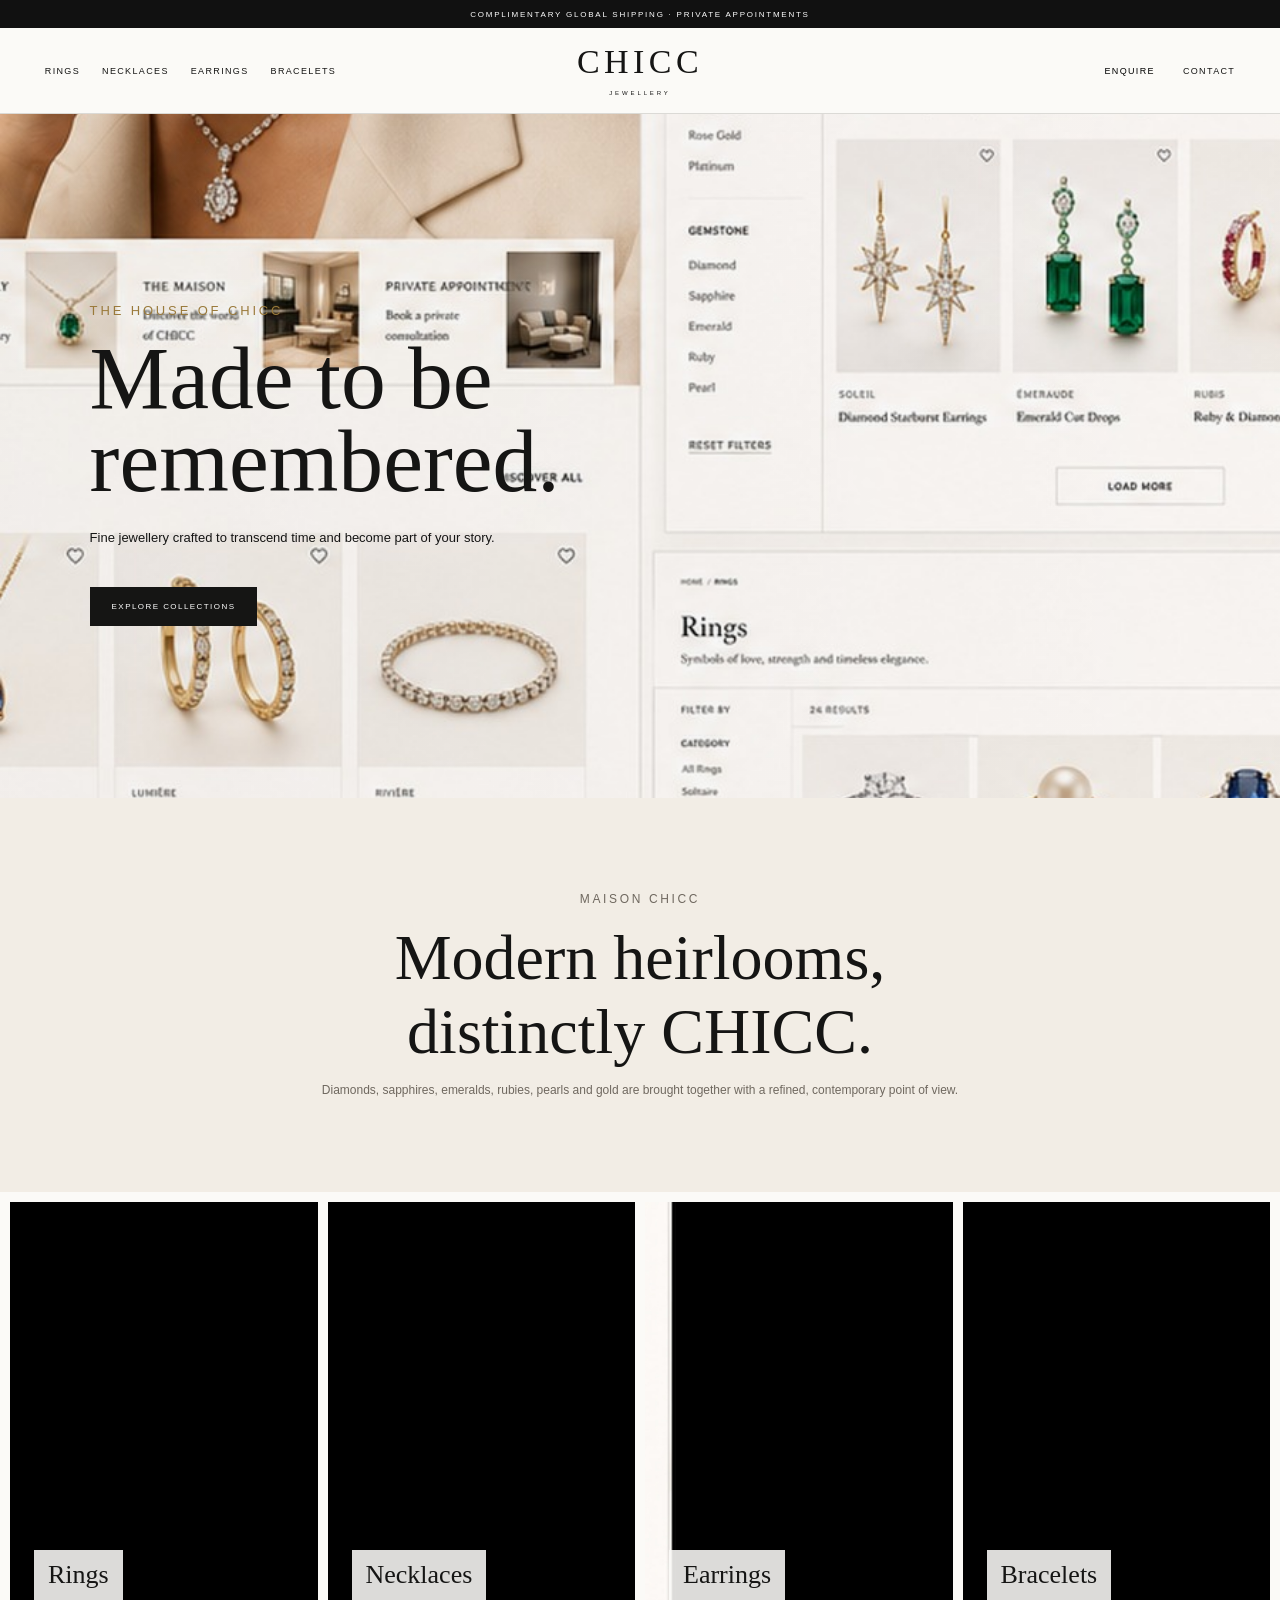
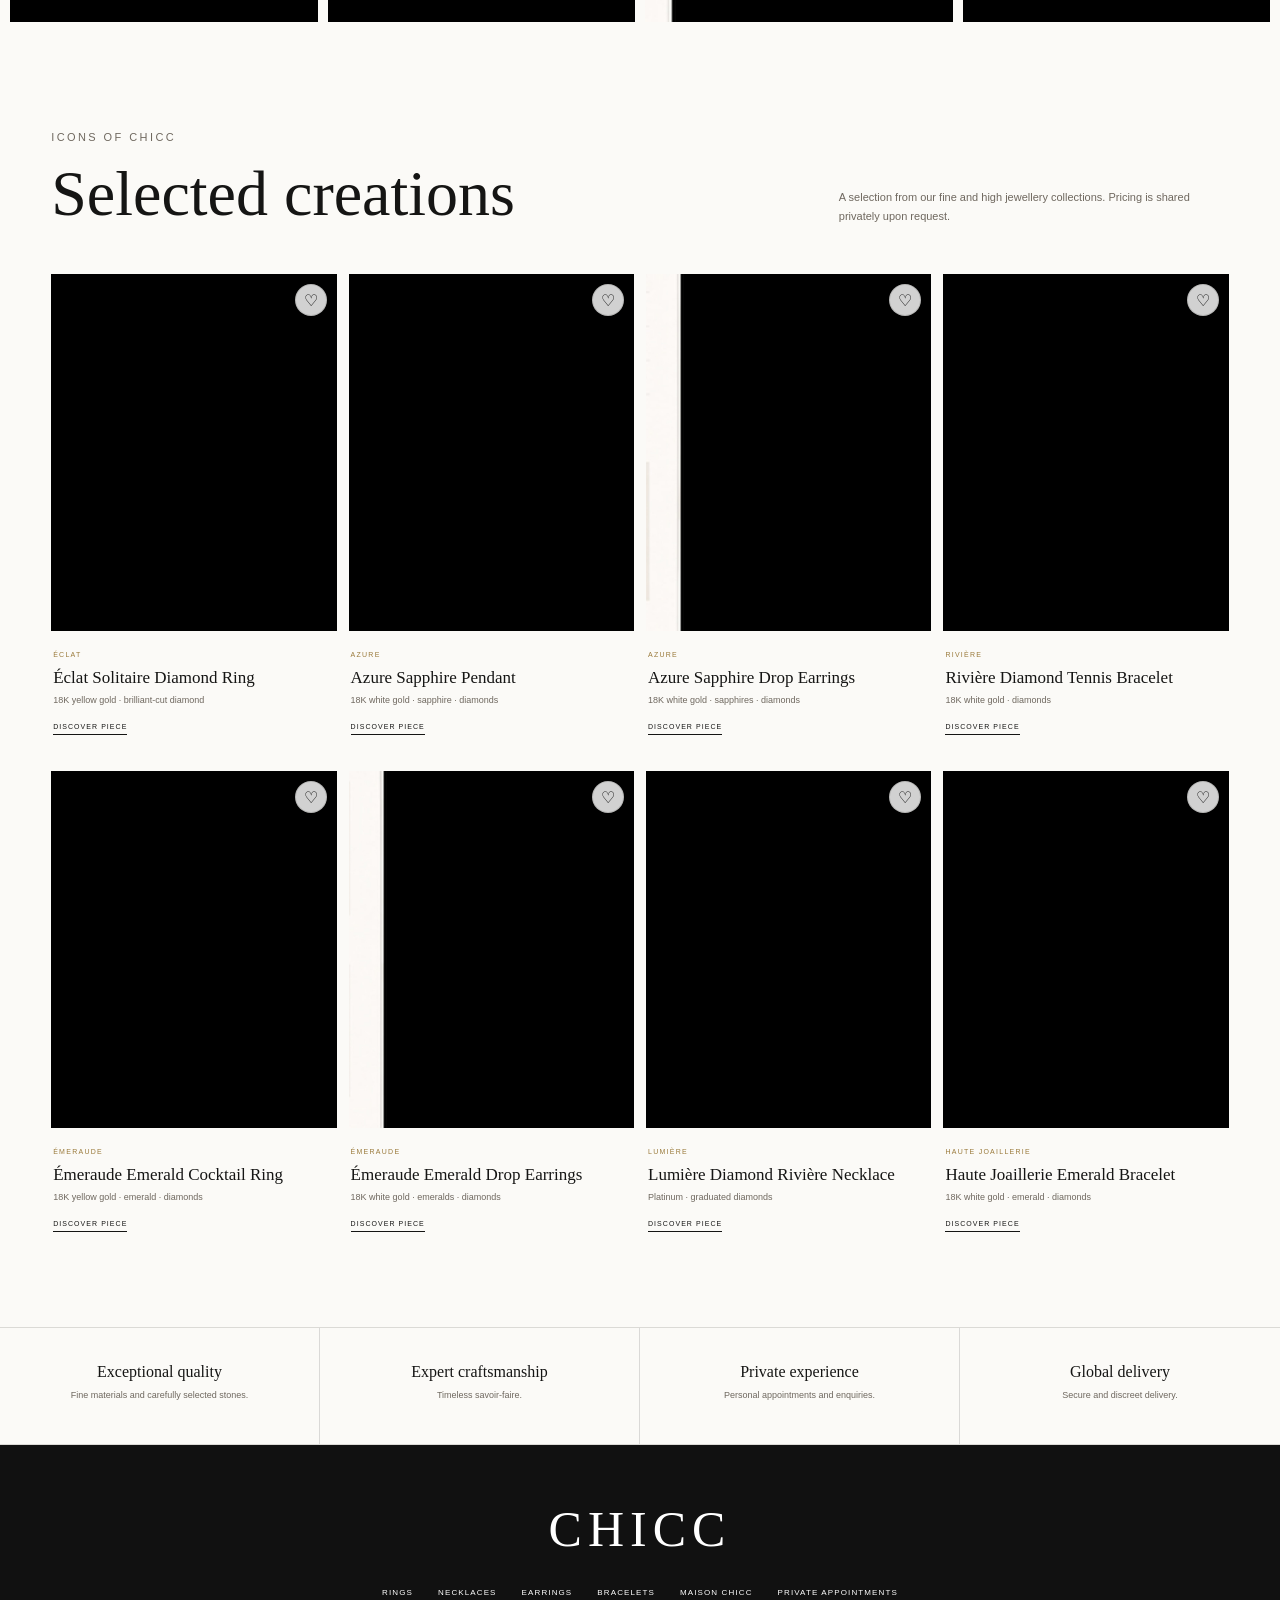
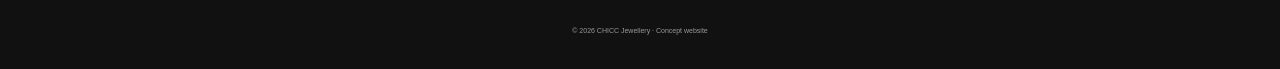
==== commit b9161ef0: "Add files via upload" ====
--- a/index.html
+++ b/index.html
@@ -1,20 +1,20 @@
-<!doctype html><html lang="en"><head><meta charset="utf-8"><meta name="viewport" content="width=device-width,initial-scale=1"><title>CHICC — Fine & High Jewellery</title><link rel="stylesheet" href="styles.css"></head><body><div class="announcement">Private appointments · Worldwide enquiries</div>
-<header class="site-header">
-<button class="icon-button menu-button" id="menuButton" aria-label="Open menu">☰</button>
-<nav class="desktop-nav"><a href="rings.html">Rings</a><a href="necklaces.html">Necklaces</a><a href="earrings.html">Earrings</a><a href="bracelets.html">Bracelets</a></nav>
-<a class="brand" href="index.html"><span class="brand-mark">◇</span><span class="brand-name">CHICC</span><span class="brand-sub">JEWELLERY</span></a>
-<nav class="utility-nav"><button class="text-button" data-open-enquiry>Enquire</button><a href="#contact">Contact</a></nav>
+<!doctype html><html><head><meta charset="utf-8"><meta name="viewport" content="width=device-width,initial-scale=1"><title>CHICC — Fine & High Jewellery</title><link rel="stylesheet" href="styles.css"></head><body>
+<div class="announcement">Complimentary global shipping · Private appointments</div>
+<header>
+<button class="menu-btn" id="menuBtn">☰</button>
+<nav class="nav"><a href="category.html?c=Rings">Rings</a><a href="category.html?c=Necklaces">Necklaces</a><a href="category.html?c=Earrings">Earrings</a><a href="category.html?c=Bracelets">Bracelets</a></nav>
+<a class="brand" href="index.html"><strong>CHICC</strong><small>JEWELLERY</small></a>
+<nav class="utilities"><button data-enquire style="border:0;background:none;font-size:9px;letter-spacing:.15em;text-transform:uppercase">Enquire</button><a href="#">Contact</a></nav>
 </header>
-<aside class="mobile-drawer" id="mobileDrawer"><button class="drawer-close" id="drawerClose">×</button><nav><a href="index.html">Home</a><a href="rings.html">Rings</a><a href="necklaces.html">Necklaces</a><a href="earrings.html">Earrings</a><a href="bracelets.html">Bracelets</a></nav></aside><div class="drawer-overlay" id="drawerOverlay"></div>
-<section class="home-hero"><div><p class="eyebrow" style="color:white">The House of CHICC</p><h1>Made to be<br>remembered.</h1><p>Diamonds, precious gemstones and gold shaped into modern heirlooms.</p><a class="button" href="rings.html">Discover the collections</a></div></section>
-<section class="intro section-pad"><p class="eyebrow">Maison CHICC</p><h2>Timeless elegance,<br>with a modern point of view.</h2><p>Fine jewellery for women who value beauty without excess. Explore each category separately and discover a broader world of CHICC creations.</p></section>
-<section class="collections">
-<a class="collection-card" href="rings.html" style="background-image:url('assets/ring-emerald.svg')"><span>Rings</span></a>
-<a class="collection-card" href="necklaces.html" style="background-image:url('assets/necklace-sapphire.svg')"><span>Necklaces</span></a>
-<a class="collection-card" href="earrings.html" style="background-image:url('assets/earrings-diamond.svg')"><span>Earrings</span></a>
-<a class="collection-card" href="bracelets.html" style="background-image:url('assets/bracelet-tennis.svg')"><span>Bracelets</span></a>
-</section>
-<section class="section-pad"><div class="section-head"><div><p class="eyebrow">CHICC signatures</p><h2>A wider world of pieces</h2></div><p>24 concept creations across four dedicated categories, with diamonds, emeralds, sapphires, rubies, pearls and coloured diamonds.</p></div><div class="product-grid">
-<article class="product-card" data-product="Éclat Diamond Halo Ring"><button class="wishlist" aria-label="Add to wishlist">♡</button><div class="product-image"><img src="assets/ring-diamond.svg" alt="Éclat Diamond Halo Ring"></div><div class="product-meta"><p class="product-collection">ÉCLAT</p><h3>Éclat Diamond Halo Ring</h3><p>18K white gold · brilliant-cut diamonds</p><button class="price-request" data-open-enquiry>Enquire for price</button></div></article><article class="product-card" data-product="Azure Sapphire Necklace"><button class="wishlist" aria-label="Add to wishlist">♡</button><div class="product-image"><img src="assets/necklace-sapphire.svg" alt="Azure Sapphire Necklace"></div><div class="product-meta"><p class="product-collection">AZURE</p><h3>Azure Sapphire Necklace</h3><p>18K white gold · sapphire · diamonds</p><button class="price-request" data-open-enquiry>Enquire for price</button></div></article><article class="product-card" data-product="Sculpted Diamond Hoops"><button class="wishlist" aria-label="Add to wishlist">♡</button><div class="product-image"><img src="assets/earrings-hoop.svg" alt="Sculpted Diamond Hoops"></div><div class="product-meta"><p class="product-collection">ÉCLAT</p><h3>Sculpted Diamond Hoops</h3><p>18K yellow gold · diamonds</p><button class="price-request" data-open-enquiry>Enquire for price</button></div></article><article class="product-card" data-product="Céleste Tennis Bracelet"><button class="wishlist" aria-label="Add to wishlist">♡</button><div class="product-image"><img src="assets/bracelet-tennis.svg" alt="Céleste Tennis Bracelet"></div><div class="product-meta"><p class="product-collection">CÉLESTE</p><h3>Céleste Tennis Bracelet</h3><p>18K white gold · brilliant-cut diamonds</p><button class="price-request" data-open-enquiry>Enquire for price</button></div></article><article class="product-card" data-product="Rosée Pink Sapphire Ring"><button class="wishlist" aria-label="Add to wishlist">♡</button><div class="product-image"><img src="assets/ring-pink.svg" alt="Rosée Pink Sapphire Ring"></div><div class="product-meta"><p class="product-collection">ROSÉE</p><h3>Rosée Pink Sapphire Ring</h3><p>18K rose gold · pink sapphire · diamonds</p><button class="price-request" data-open-enquiry>Enquire for price</button></div></article><article class="product-card" data-product="Rivière Diamond Necklace"><button class="wishlist" aria-label="Add to wishlist">♡</button><div class="product-image"><img src="assets/necklace-diamond.svg" alt="Rivière Diamond Necklace"></div><div class="product-meta"><p class="product-collection">RIVIÈRE</p><h3>Rivière Diamond Necklace</h3><p>18K white gold · graduated diamonds</p><button class="price-request" data-open-enquiry>Enquire for price</button></div></article>
-</div></section>
-<footer><a class="footer-brand" href="index.html">CHICC</a><div class="footer-links"><a href="rings.html">Rings</a><a href="necklaces.html">Necklaces</a><a href="earrings.html">Earrings</a><a href="bracelets.html">Bracelets</a></div><p class="copyright">© 2026 CHICC Jewellery · Concept website</p></footer><div class="modal" id="enquiryModal"><div class="modal-backdrop" data-close-enquiry></div><div class="modal-panel"><button class="modal-close" data-close-enquiry>×</button><p class="eyebrow">Private enquiry</p><h2>Discover your CHICC piece.</h2><p>Pricing and availability are shared privately by our client service.</p><form id="enquiryForm"><label>Piece<input id="pieceField" value="General CHICC enquiry" readonly></label><div class="form-row"><label>First name<input required></label><label>Last name<input required></label></div><label>Email<input type="email" required></label><label>Country<input required></label><label>Message<textarea rows="4"></textarea></label><button class="button" type="submit">Send enquiry</button><p class="form-message" id="formMessage"></p></form></div></div><script src="script.js"></script></body></html>+<div class="drawer" id="drawer"><nav><a href="index.html">Home</a><a href="category.html?c=Rings">Rings</a><a href="category.html?c=Necklaces">Necklaces</a><a href="category.html?c=Earrings">Earrings</a><a href="category.html?c=Bracelets">Bracelets</a></nav></div><div class="overlay" id="overlay"></div>
+
+<section class="hero"><div class="hero-copy"><p class="kicker">The House of CHICC</p><h1>Made to be remembered.</h1><p>Fine jewellery crafted to transcend time and become part of your story.</p><a class="button dark" href="category.html?c=Rings">Explore collections</a></div></section>
+<section class="intro"><p class="kicker">Maison CHICC</p><h2>Modern heirlooms,<br>distinctly CHICC.</h2><p>Diamonds, sapphires, emeralds, rubies, pearls and gold are brought together with a refined, contemporary point of view.</p></section>
+<section class="collection-links"><a class="collection-link" href="category.html?c=Rings"><img src="assets/ring-4.jpg" alt="Rings"><span>Rings</span></a><a class="collection-link" href="category.html?c=Necklaces"><img src="assets/necklace-1.jpg" alt="Necklaces"><span>Necklaces</span></a><a class="collection-link" href="category.html?c=Earrings"><img src="assets/earring-2.jpg" alt="Earrings"><span>Earrings</span></a><a class="collection-link" href="category.html?c=Bracelets"><img src="assets/bracelet-1.jpg" alt="Bracelets"><span>Bracelets</span></a></section>
+<section class="section"><div class="section-head"><div><p class="kicker">Icons of CHICC</p><h2>Selected creations</h2></div><p>A selection from our fine and high jewellery collections. Pricing is shared privately upon request.</p></div><div class="product-grid"><article class="product-card" data-id="r1"><button class="wish">♡</button><a href="product.html?id=r1"><div class="product-image"><img src="assets/ring-1.jpg" alt="Éclat Solitaire Diamond Ring"></div><div class="meta"><span class="collection">ÉCLAT</span><h3>Éclat Solitaire Diamond Ring</h3><p>18K yellow gold · brilliant-cut diamond</p><span class="enquire-link">Discover piece</span></div></a></article><article class="product-card" data-id="n1"><button class="wish">♡</button><a href="product.html?id=n1"><div class="product-image"><img src="assets/necklace-1.jpg" alt="Azure Sapphire Pendant"></div><div class="meta"><span class="collection">AZURE</span><h3>Azure Sapphire Pendant</h3><p>18K white gold · sapphire · diamonds</p><span class="enquire-link">Discover piece</span></div></a></article><article class="product-card" data-id="e2"><button class="wish">♡</button><a href="product.html?id=e2"><div class="product-image"><img src="assets/earring-2.jpg" alt="Azure Sapphire Drop Earrings"></div><div class="meta"><span class="collection">AZURE</span><h3>Azure Sapphire Drop Earrings</h3><p>18K white gold · sapphires · diamonds</p><span class="enquire-link">Discover piece</span></div></a></article><article class="product-card" data-id="b1"><button class="wish">♡</button><a href="product.html?id=b1"><div class="product-image"><img src="assets/bracelet-1.jpg" alt="Rivière Diamond Tennis Bracelet"></div><div class="meta"><span class="collection">RIVIÈRE</span><h3>Rivière Diamond Tennis Bracelet</h3><p>18K white gold · diamonds</p><span class="enquire-link">Discover piece</span></div></a></article><article class="product-card" data-id="r4"><button class="wish">♡</button><a href="product.html?id=r4"><div class="product-image"><img src="assets/ring-4.jpg" alt="Émeraude Emerald Cocktail Ring"></div><div class="meta"><span class="collection">ÉMERAUDE</span><h3>Émeraude Emerald Cocktail Ring</h3><p>18K yellow gold · emerald · diamonds</p><span class="enquire-link">Discover piece</span></div></a></article><article class="product-card" data-id="e6"><button class="wish">♡</button><a href="product.html?id=e6"><div class="product-image"><img src="assets/earring-6.jpg" alt="Émeraude Emerald Drop Earrings"></div><div class="meta"><span class="collection">ÉMERAUDE</span><h3>Émeraude Emerald Drop Earrings</h3><p>18K white gold · emeralds · diamonds</p><span class="enquire-link">Discover piece</span></div></a></article><article class="product-card" data-id="n3"><button class="wish">♡</button><a href="product.html?id=n3"><div class="product-image"><img src="assets/necklace-3.jpg" alt="Lumière Diamond Rivière Necklace"></div><div class="meta"><span class="collection">LUMIÈRE</span><h3>Lumière Diamond Rivière Necklace</h3><p>Platinum · graduated diamonds</p><span class="enquire-link">Discover piece</span></div></a></article><article class="product-card" data-id="b6"><button class="wish">♡</button><a href="product.html?id=b6"><div class="product-image"><img src="assets/bracelet-6.jpg" alt="Haute Joaillerie Emerald Bracelet"></div><div class="meta"><span class="collection">HAUTE JOAILLERIE</span><h3>Haute Joaillerie Emerald Bracelet</h3><p>18K white gold · emerald · diamonds</p><span class="enquire-link">Discover piece</span></div></a></article></div></section>
+
+<section class="services"><div class="service"><strong>Exceptional quality</strong><p>Fine materials and carefully selected stones.</p></div><div class="service"><strong>Expert craftsmanship</strong><p>Timeless savoir-faire.</p></div><div class="service"><strong>Private experience</strong><p>Personal appointments and enquiries.</p></div><div class="service"><strong>Global delivery</strong><p>Secure and discreet delivery.</p></div></section>
+<footer><a class="footer-brand" href="index.html">CHICC</a><div class="footer-links"><a href="category.html?c=Rings">Rings</a><a href="category.html?c=Necklaces">Necklaces</a><a href="category.html?c=Earrings">Earrings</a><a href="category.html?c=Bracelets">Bracelets</a><a href="#">Maison CHICC</a><a href="#">Private appointments</a></div><p class="footer-copy">© 2026 CHICC Jewellery · Concept website</p></footer>
+
+<div class="modal" id="enquiryModal"><div class="backdrop" data-close></div><div class="modal-panel"><button class="close" data-close>×</button><p class="kicker">Private enquiry</p><h2>Enquire about this piece.</h2><form id="enquiryForm"><label>Piece<input id="pieceField" readonly value="General CHICC enquiry"></label><div class="row"><label>First name<input required></label><label>Last name<input required></label></div><label>Email<input type="email" required></label><label>Country<input required></label><label>Message<textarea rows="4"></textarea></label><button class="button dark" type="submit">Send enquiry</button><p class="success" id="success"></p></form></div></div>
+<script src="products.js"></script><script src="script.js"></script></body></html>
--- a/styles.css
+++ b/styles.css
@@ -1,4 +1,6 @@
-:root{--ink:#171714;--ivory:#fbfaf7;--champagne:#eee6d8;--gold:#a58642;--line:rgba(23,23,20,.14)}
-*{box-sizing:border-box}html{scroll-behavior:smooth}body{margin:0;background:var(--ivory);color:var(--ink);font-family:Arial,sans-serif;font-weight:300}body.modal-open{overflow:hidden}a{color:inherit;text-decoration:none}button,input,textarea{font:inherit}.announcement{height:28px;display:grid;place-items:center;background:var(--ink);color:#fff;font-size:9px;letter-spacing:.2em;text-transform:uppercase}.site-header{height:94px;position:sticky;top:0;z-index:20;display:grid;grid-template-columns:1fr auto 1fr;align-items:center;padding:0 4vw;background:rgba(251,250,247,.96);backdrop-filter:blur(16px);border-bottom:1px solid var(--line)}.desktop-nav,.utility-nav{display:flex;gap:24px;align-items:center;font-size:10px;text-transform:uppercase;letter-spacing:.15em}.utility-nav{justify-content:flex-end}.brand{display:grid;justify-items:center;line-height:1}.brand-mark{font-size:16px}.brand-name{font-family:Georgia,serif;font-size:34px;letter-spacing:.08em}.brand-sub{font-size:6px;letter-spacing:.5em;margin-left:.5em;margin-top:5px}.text-button,.icon-button,.price-request{border:0;background:none;color:inherit;cursor:pointer}.menu-button{display:none}.page-hero{min-height:58vh;display:grid;place-items:center;text-align:center;background:linear-gradient(135deg,#f8f3ea,#dfd1bd);padding:80px 20px}.page-hero h1,.home-hero h1,.section-head h2{font-family:Georgia,serif;font-weight:400}.page-hero h1{font-size:clamp(58px,8vw,112px);margin:0}.page-hero p{max-width:620px;line-height:1.9;color:#5f5a52;font-size:13px}.eyebrow{font-size:9px;letter-spacing:.24em;text-transform:uppercase;color:var(--gold)}.section-pad{padding:100px 6vw}.section-head{display:flex;justify-content:space-between;align-items:end;gap:30px;margin-bottom:45px}.section-head h2{font-size:clamp(42px,5vw,68px);margin:0}.section-head p{max-width:390px;font-size:12px;line-height:1.7;color:#6d675e}.product-grid{display:grid;grid-template-columns:repeat(3,1fr);gap:34px 18px}.product-card{position:relative}.product-image{height:470px;background:#f0ede7;overflow:hidden}.product-image img{width:100%;height:100%;object-fit:cover;transition:transform .6s}.product-card:hover img{transform:scale(1.025)}.wishlist{position:absolute;z-index:2;right:14px;top:14px;width:34px;height:34px;border:0;background:rgba(255,255,255,.9);border-radius:50%;cursor:pointer}.wishlist.active{background:var(--ink);color:#fff}.product-meta{padding:18px 2px}.product-collection{font-size:8px;letter-spacing:.19em;color:var(--gold);margin:0 0 8px}.product-meta h3{font-family:Georgia,serif;font-size:22px;font-weight:400;margin:0}.product-meta p{font-size:10px;color:#777169;margin:8px 0 16px}.price-request{text-transform:uppercase;font-size:8px;letter-spacing:.18em;border-bottom:1px solid;padding:0 0 6px}.category-strip{display:grid;grid-template-columns:repeat(4,1fr);border-top:1px solid var(--line);border-bottom:1px solid var(--line)}.category-strip a{padding:26px;text-align:center;text-transform:uppercase;font-size:9px;letter-spacing:.18em;border-right:1px solid var(--line)}.category-strip a:last-child{border-right:0}.category-strip a:hover,.category-strip a.active{background:var(--ink);color:white}.home-hero{min-height:82vh;display:flex;align-items:end;padding:9vw 7vw;color:white;background:linear-gradient(rgba(0,0,0,.12),rgba(0,0,0,.52)),url('assets/necklace-sapphire.svg') center/cover}.home-hero h1{font-size:clamp(60px,8vw,118px);line-height:.92;margin:10px 0 20px}.home-hero p{max-width:520px;line-height:1.8}.button{display:inline-flex;padding:15px 23px;border:1px solid currentColor;text-transform:uppercase;font-size:9px;letter-spacing:.18em;margin-top:24px}.intro{text-align:center;background:var(--champagne)}.intro h2{font-family:Georgia,serif;font-weight:400;font-size:clamp(44px,5vw,72px);margin:0}.intro p{max-width:650px;margin:28px auto 0;line-height:1.9;color:#625d55;font-size:13px}.collections{display:grid;grid-template-columns:repeat(4,1fr);gap:12px;padding:12px}.collection-card{min-height:500px;padding:30px;display:flex;align-items:end;background:#eee center/cover no-repeat;position:relative;overflow:hidden}.collection-card::after{content:"";position:absolute;inset:0;background:linear-gradient(transparent 45%,rgba(0,0,0,.55))}.collection-card span{position:relative;z-index:1;color:#fff;font-family:Georgia,serif;font-size:34px}.modal{position:fixed;inset:0;z-index:100;display:grid;place-items:center;visibility:hidden;opacity:0;transition:.25s}.modal.open{visibility:visible;opacity:1}.modal-backdrop{position:absolute;inset:0;background:rgba(0,0,0,.5)}.modal-panel{position:relative;z-index:1;width:min(92vw,700px);max-height:92vh;overflow:auto;background:var(--ivory);padding:50px}.modal-close{position:absolute;right:20px;top:15px;border:0;background:none;font-size:30px}.modal-panel h2{font-family:Georgia,serif;font-weight:400;font-size:42px}.modal label{display:grid;gap:7px;font-size:8px;letter-spacing:.15em;text-transform:uppercase;margin-bottom:18px}.modal input,.modal textarea{border:0;border-bottom:1px solid var(--line);background:none;padding:10px 0;outline:none;font-size:13px}.form-row{display:grid;grid-template-columns:1fr 1fr;gap:24px}.form-message{font-size:11px;color:var(--gold)}footer{background:var(--ink);color:white;padding:55px 7vw;text-align:center}.footer-brand{font-family:Georgia,serif;font-size:55px}.footer-links{display:flex;justify-content:center;gap:25px;flex-wrap:wrap;margin:28px 0;font-size:9px;text-transform:uppercase;letter-spacing:.15em}.copyright{font-size:8px;color:#999}.mobile-drawer,.drawer-overlay{display:none}
-@media(max-width:900px){.desktop-nav,.utility-nav a{display:none}.menu-button{display:block}.site-header{grid-template-columns:1fr auto 1fr}.product-grid{grid-template-columns:repeat(2,1fr)}.collections{grid-template-columns:1fr 1fr}.category-strip{grid-template-columns:1fr 1fr}.mobile-drawer{display:block;position:fixed;z-index:120;top:0;left:0;width:min(88vw,420px);height:100%;background:var(--ivory);padding:90px 40px;transform:translateX(-102%);transition:.4s}.mobile-drawer.open{transform:none}.mobile-drawer nav{display:flex;flex-direction:column;gap:22px}.mobile-drawer nav a{font-family:Georgia,serif;font-size:34px}.drawer-close{position:absolute;top:20px;right:25px;border:0;background:none;font-size:30px}.drawer-overlay{display:block;position:fixed;z-index:119;inset:0;background:rgba(0,0,0,.35);opacity:0;visibility:hidden}.drawer-overlay.open{opacity:1;visibility:visible}}
-@media(max-width:600px){.brand-name{font-size:27px}.section-pad{padding:70px 20px}.product-grid{grid-template-columns:1fr 1fr;gap:20px 10px}.product-image{height:260px}.product-meta h3{font-size:17px}.collections{grid-template-columns:1fr}.collection-card{min-height:420px}.section-head{flex-direction:column;align-items:start}.form-row{grid-template-columns:1fr}.modal-panel{padding:45px 22px}.category-strip a{padding:20px 10px;font-size:8px}}+
+:root{--ink:#151514;--ivory:#fbfaf7;--soft:#f2ede5;--champagne:#e8dece;--gold:#9a7a3b;--muted:#6f685f;--line:rgba(21,21,20,.14)}
+*{box-sizing:border-box}html{scroll-behavior:smooth}body{margin:0;background:var(--ivory);color:var(--ink);font-family:Arial,sans-serif;font-weight:300}body.locked{overflow:hidden}a{color:inherit;text-decoration:none}button,input,textarea,select{font:inherit}.announcement{height:28px;background:#111;color:#fff;display:grid;place-items:center;font-size:8px;text-transform:uppercase;letter-spacing:.22em}
+header{height:86px;display:grid;grid-template-columns:1fr auto 1fr;align-items:center;padding:0 3.5vw;border-bottom:1px solid var(--line);background:rgba(251,250,247,.97);position:sticky;top:0;z-index:50}.nav,.utilities{display:flex;align-items:center;gap:22px;font-size:9px;letter-spacing:.15em;text-transform:uppercase}.utilities{justify-content:flex-end}.brand{text-align:center}.brand strong{display:block;font-family:Georgia,serif;font-weight:400;font-size:34px;letter-spacing:.13em}.brand small{font-size:6px;letter-spacing:.48em}.menu-btn{display:none;border:0;background:none}.hero{min-height:76vh;background:linear-gradient(90deg,rgba(0,0,0,.04),rgba(0,0,0,.02)),url('assets/hero.jpg') center/cover;display:flex;align-items:center;padding:7vw}.hero-copy{max-width:520px}.kicker{font-size:8px;letter-spacing:.22em;text-transform:uppercase;color:var(--gold)}h1,h2,h3{font-family:Georgia,serif;font-weight:400}.hero h1{font-size:clamp(55px,7vw,105px);line-height:.92;margin:14px 0 24px}.hero p{font-size:13px;line-height:1.85;max-width:440px}.button{display:inline-flex;border:1px solid var(--ink);padding:14px 21px;margin-top:24px;background:transparent;text-transform:uppercase;font-size:8px;letter-spacing:.18em;cursor:pointer}.button.dark{background:var(--ink);color:#fff}.intro{text-align:center;padding:90px 7vw;background:var(--soft)}.intro h2{font-size:clamp(42px,5vw,70px);margin:10px 0}.intro p{max-width:640px;margin:auto;color:var(--muted);line-height:1.9;font-size:12px}.collection-links{display:grid;grid-template-columns:repeat(4,1fr);gap:10px;padding:10px}.collection-link{min-height:420px;position:relative;overflow:hidden;background:var(--soft)}.collection-link img{width:100%;height:100%;object-fit:cover;transition:.5s}.collection-link:hover img{transform:scale(1.03)}.collection-link span{position:absolute;left:24px;bottom:22px;background:rgba(251,250,247,.88);padding:10px 14px;font-family:Georgia,serif;font-size:26px}.section{padding:85px 4vw}.section-head{display:flex;justify-content:space-between;gap:30px;align-items:end;margin-bottom:38px}.section-head h1,.section-head h2{font-size:clamp(46px,5vw,76px);margin:5px 0}.section-head p{max-width:390px;color:var(--muted);line-height:1.7;font-size:11px}.category-nav{display:flex;gap:25px;padding:18px 4vw;border-bottom:1px solid var(--line);font-size:9px;letter-spacing:.16em;text-transform:uppercase}.category-nav .active{border-bottom:1px solid;padding-bottom:5px}.catalog{display:grid;grid-template-columns:210px 1fr;gap:32px}.filters{border-right:1px solid var(--line);padding-right:25px}.filters h4{font-size:8px;letter-spacing:.18em;text-transform:uppercase;margin:0 0 15px}.filters label{display:block;font-size:10px;margin:11px 0;color:var(--muted)}.product-grid{display:grid;grid-template-columns:repeat(4,1fr);gap:26px 12px}.product-card{position:relative}.product-card>a{display:block}.product-image{aspect-ratio:4/5;background:var(--soft);overflow:hidden}.product-image img{width:100%;height:100%;object-fit:cover;transition:.45s}.product-card:hover img{transform:scale(1.025)}.wish{position:absolute;z-index:3;right:10px;top:10px;width:32px;height:32px;border:1px solid var(--line);border-radius:50%;background:rgba(255,255,255,.82);cursor:pointer}.wish.on{background:#111;color:white}.meta{padding:12px 2px}.meta .collection{font-size:7px;letter-spacing:.18em;color:var(--gold)}.meta h3{font-family:Georgia,serif;font-size:17px;margin:7px 0}.meta p{font-size:9px;color:var(--muted);margin:0 0 10px}.enquire-link{font-size:7px;text-transform:uppercase;letter-spacing:.15em;border-bottom:1px solid;padding-bottom:4px}.detail{display:grid;grid-template-columns:1.25fr .75fr;min-height:76vh}.detail-gallery{padding:30px;background:var(--soft);display:grid;place-items:center}.detail-gallery img{width:min(100%,780px);max-height:720px;object-fit:contain}.detail-info{padding:70px 6vw}.detail-info h1{font-size:clamp(42px,5vw,68px);line-height:1.05;margin:10px 0}.detail-info .material{font-size:11px;color:var(--muted);line-height:1.7}.price{margin:34px 0 12px;padding-top:22px;border-top:1px solid var(--line);font-size:9px;letter-spacing:.16em;text-transform:uppercase}.accordions{margin-top:35px}.acc{border-top:1px solid var(--line);padding:17px 0;font-size:9px;text-transform:uppercase;letter-spacing:.12em}.related{padding:70px 4vw}.related h2{font-size:42px}.services{display:grid;grid-template-columns:repeat(4,1fr);border-top:1px solid var(--line);border-bottom:1px solid var(--line)}.service{padding:35px;text-align:center;border-right:1px solid var(--line)}.service:last-child{border-right:0}.service strong{font-family:Georgia,serif;font-weight:400}.service p{font-size:9px;color:var(--muted)}footer{background:#111;color:#fff;padding:55px 4vw 28px;text-align:center}.footer-brand{font-family:Georgia,serif;font-size:50px;letter-spacing:.12em}.footer-links{display:flex;justify-content:center;gap:25px;flex-wrap:wrap;margin:30px 0;font-size:8px;text-transform:uppercase;letter-spacing:.14em}.footer-copy{font-size:7px;color:#999}.modal{position:fixed;inset:0;z-index:200;display:grid;place-items:center;opacity:0;visibility:hidden}.modal.open{opacity:1;visibility:visible}.backdrop{position:absolute;inset:0;background:rgba(0,0,0,.48)}.modal-panel{position:relative;z-index:1;width:min(92vw,680px);max-height:90vh;overflow:auto;background:var(--ivory);padding:45px}.modal-panel h2{font-size:42px}.close{position:absolute;right:18px;top:13px;border:0;background:none;font-size:28px}.modal label{display:grid;gap:7px;font-size:8px;letter-spacing:.14em;text-transform:uppercase;margin:16px 0}.modal input,.modal textarea{border:0;border-bottom:1px solid var(--line);background:none;padding:10px 0;outline:none}.row{display:grid;grid-template-columns:1fr 1fr;gap:20px}.success{font-size:10px;color:var(--gold)}.drawer,.overlay{display:none}
+@media(max-width:1050px){.product-grid{grid-template-columns:repeat(3,1fr)}.catalog{grid-template-columns:1fr}.filters{display:none}.detail{grid-template-columns:1fr}.detail-gallery{min-height:58vh}.collection-links{grid-template-columns:1fr 1fr}}
+@media(max-width:760px){header{grid-template-columns:1fr auto 1fr;padding:0 18px}.nav{display:none}.utilities a{display:none}.menu-btn{display:block}.brand strong{font-size:26px}.product-grid{grid-template-columns:1fr 1fr}.section{padding:60px 18px}.section-head{align-items:start;flex-direction:column}.collection-links{grid-template-columns:1fr}.collection-link{min-height:420px}.services{grid-template-columns:1fr 1fr}.service:nth-child(2){border-right:0}.detail-info{padding:45px 22px}.drawer{display:block;position:fixed;z-index:180;left:0;top:0;width:min(86vw,390px);height:100%;background:var(--ivory);padding:80px 35px;transform:translateX(-102%);transition:.35s}.drawer.open{transform:none}.drawer nav{display:flex;flex-direction:column;gap:18px}.drawer nav a{font-family:Georgia,serif;font-size:30px}.overlay{display:block;position:fixed;z-index:170;inset:0;background:rgba(0,0,0,.35);opacity:0;visibility:hidden}.overlay.open{opacity:1;visibility:visible}.row{grid-template-columns:1fr}}
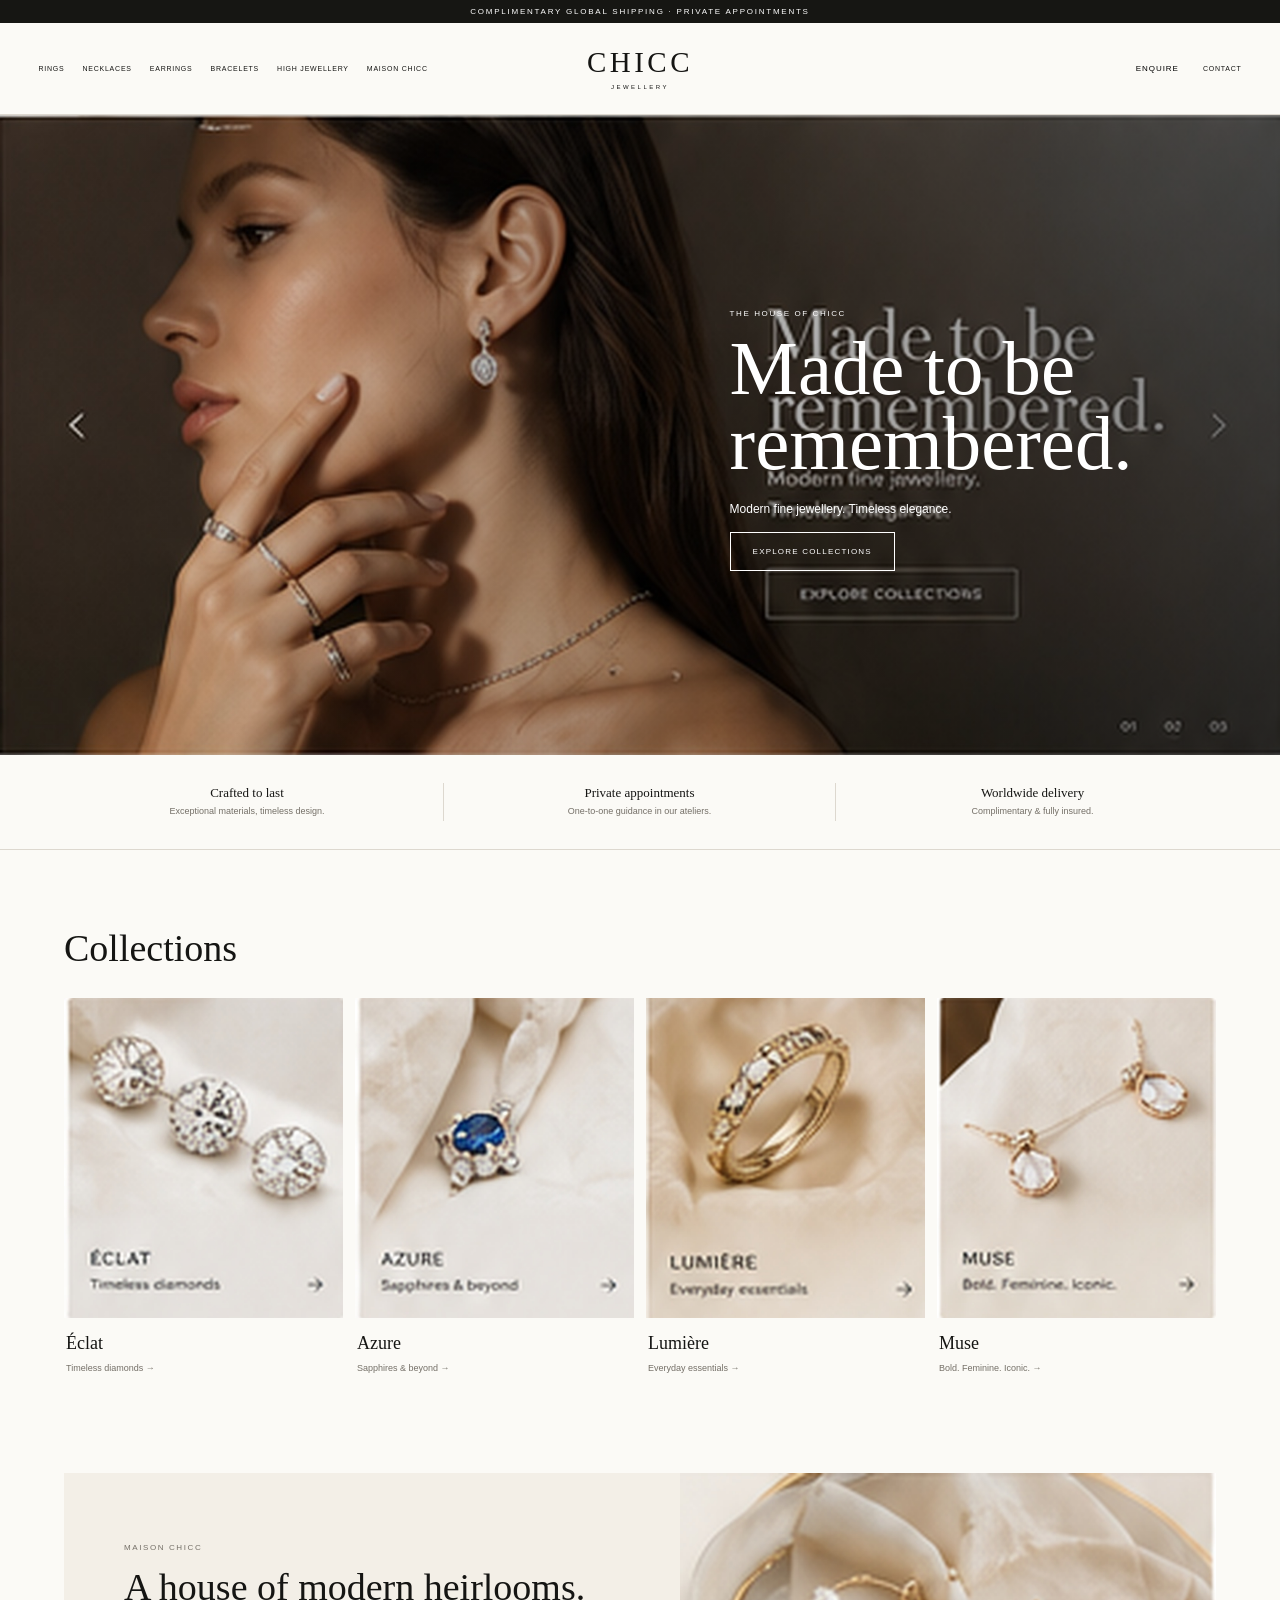
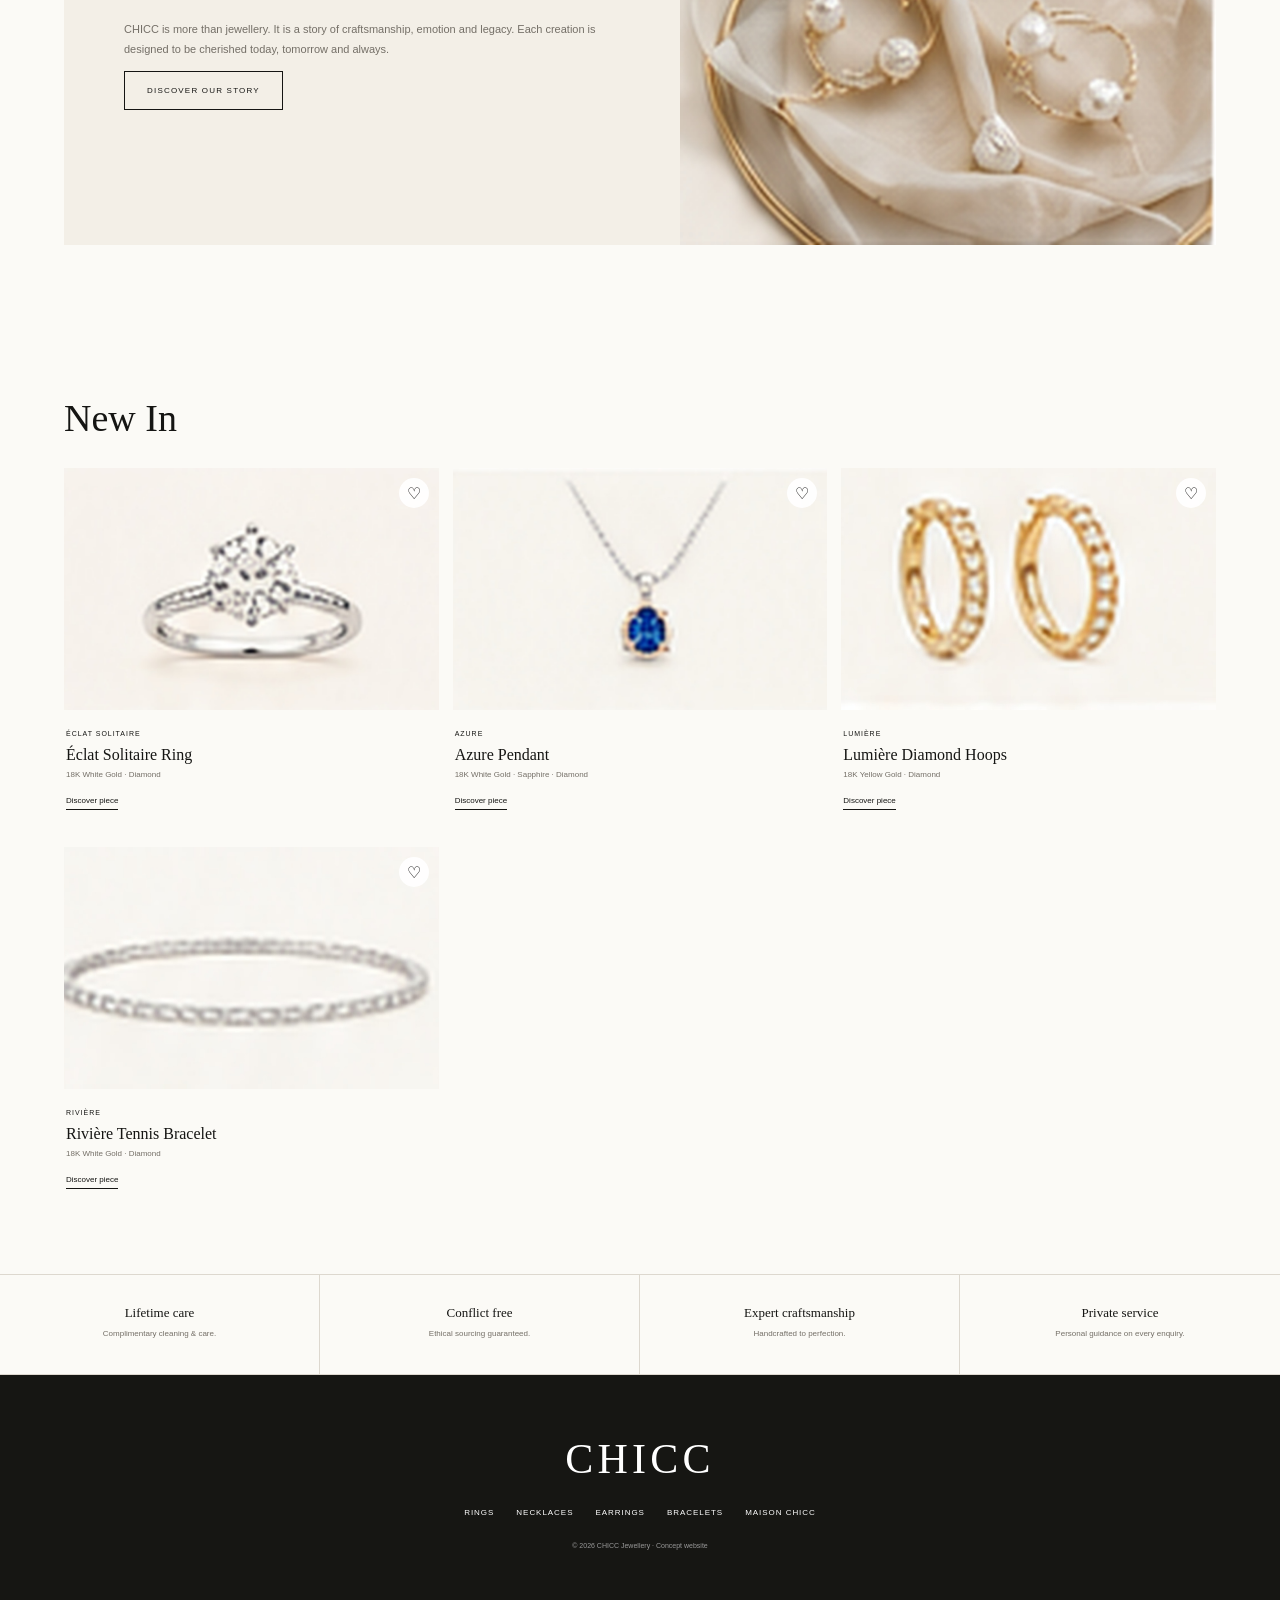
==== commit b1391552: "Add files via upload" ====
--- a/index.html
+++ b/index.html
@@ -1,20 +1 @@
-<!doctype html><html><head><meta charset="utf-8"><meta name="viewport" content="width=device-width,initial-scale=1"><title>CHICC — Fine & High Jewellery</title><link rel="stylesheet" href="styles.css"></head><body>
-<div class="announcement">Complimentary global shipping · Private appointments</div>
-<header>
-<button class="menu-btn" id="menuBtn">☰</button>
-<nav class="nav"><a href="category.html?c=Rings">Rings</a><a href="category.html?c=Necklaces">Necklaces</a><a href="category.html?c=Earrings">Earrings</a><a href="category.html?c=Bracelets">Bracelets</a></nav>
-<a class="brand" href="index.html"><strong>CHICC</strong><small>JEWELLERY</small></a>
-<nav class="utilities"><button data-enquire style="border:0;background:none;font-size:9px;letter-spacing:.15em;text-transform:uppercase">Enquire</button><a href="#">Contact</a></nav>
-</header>
-<div class="drawer" id="drawer"><nav><a href="index.html">Home</a><a href="category.html?c=Rings">Rings</a><a href="category.html?c=Necklaces">Necklaces</a><a href="category.html?c=Earrings">Earrings</a><a href="category.html?c=Bracelets">Bracelets</a></nav></div><div class="overlay" id="overlay"></div>
-
-<section class="hero"><div class="hero-copy"><p class="kicker">The House of CHICC</p><h1>Made to be remembered.</h1><p>Fine jewellery crafted to transcend time and become part of your story.</p><a class="button dark" href="category.html?c=Rings">Explore collections</a></div></section>
-<section class="intro"><p class="kicker">Maison CHICC</p><h2>Modern heirlooms,<br>distinctly CHICC.</h2><p>Diamonds, sapphires, emeralds, rubies, pearls and gold are brought together with a refined, contemporary point of view.</p></section>
-<section class="collection-links"><a class="collection-link" href="category.html?c=Rings"><img src="assets/ring-4.jpg" alt="Rings"><span>Rings</span></a><a class="collection-link" href="category.html?c=Necklaces"><img src="assets/necklace-1.jpg" alt="Necklaces"><span>Necklaces</span></a><a class="collection-link" href="category.html?c=Earrings"><img src="assets/earring-2.jpg" alt="Earrings"><span>Earrings</span></a><a class="collection-link" href="category.html?c=Bracelets"><img src="assets/bracelet-1.jpg" alt="Bracelets"><span>Bracelets</span></a></section>
-<section class="section"><div class="section-head"><div><p class="kicker">Icons of CHICC</p><h2>Selected creations</h2></div><p>A selection from our fine and high jewellery collections. Pricing is shared privately upon request.</p></div><div class="product-grid"><article class="product-card" data-id="r1"><button class="wish">♡</button><a href="product.html?id=r1"><div class="product-image"><img src="assets/ring-1.jpg" alt="Éclat Solitaire Diamond Ring"></div><div class="meta"><span class="collection">ÉCLAT</span><h3>Éclat Solitaire Diamond Ring</h3><p>18K yellow gold · brilliant-cut diamond</p><span class="enquire-link">Discover piece</span></div></a></article><article class="product-card" data-id="n1"><button class="wish">♡</button><a href="product.html?id=n1"><div class="product-image"><img src="assets/necklace-1.jpg" alt="Azure Sapphire Pendant"></div><div class="meta"><span class="collection">AZURE</span><h3>Azure Sapphire Pendant</h3><p>18K white gold · sapphire · diamonds</p><span class="enquire-link">Discover piece</span></div></a></article><article class="product-card" data-id="e2"><button class="wish">♡</button><a href="product.html?id=e2"><div class="product-image"><img src="assets/earring-2.jpg" alt="Azure Sapphire Drop Earrings"></div><div class="meta"><span class="collection">AZURE</span><h3>Azure Sapphire Drop Earrings</h3><p>18K white gold · sapphires · diamonds</p><span class="enquire-link">Discover piece</span></div></a></article><article class="product-card" data-id="b1"><button class="wish">♡</button><a href="product.html?id=b1"><div class="product-image"><img src="assets/bracelet-1.jpg" alt="Rivière Diamond Tennis Bracelet"></div><div class="meta"><span class="collection">RIVIÈRE</span><h3>Rivière Diamond Tennis Bracelet</h3><p>18K white gold · diamonds</p><span class="enquire-link">Discover piece</span></div></a></article><article class="product-card" data-id="r4"><button class="wish">♡</button><a href="product.html?id=r4"><div class="product-image"><img src="assets/ring-4.jpg" alt="Émeraude Emerald Cocktail Ring"></div><div class="meta"><span class="collection">ÉMERAUDE</span><h3>Émeraude Emerald Cocktail Ring</h3><p>18K yellow gold · emerald · diamonds</p><span class="enquire-link">Discover piece</span></div></a></article><article class="product-card" data-id="e6"><button class="wish">♡</button><a href="product.html?id=e6"><div class="product-image"><img src="assets/earring-6.jpg" alt="Émeraude Emerald Drop Earrings"></div><div class="meta"><span class="collection">ÉMERAUDE</span><h3>Émeraude Emerald Drop Earrings</h3><p>18K white gold · emeralds · diamonds</p><span class="enquire-link">Discover piece</span></div></a></article><article class="product-card" data-id="n3"><button class="wish">♡</button><a href="product.html?id=n3"><div class="product-image"><img src="assets/necklace-3.jpg" alt="Lumière Diamond Rivière Necklace"></div><div class="meta"><span class="collection">LUMIÈRE</span><h3>Lumière Diamond Rivière Necklace</h3><p>Platinum · graduated diamonds</p><span class="enquire-link">Discover piece</span></div></a></article><article class="product-card" data-id="b6"><button class="wish">♡</button><a href="product.html?id=b6"><div class="product-image"><img src="assets/bracelet-6.jpg" alt="Haute Joaillerie Emerald Bracelet"></div><div class="meta"><span class="collection">HAUTE JOAILLERIE</span><h3>Haute Joaillerie Emerald Bracelet</h3><p>18K white gold · emerald · diamonds</p><span class="enquire-link">Discover piece</span></div></a></article></div></section>
-
-<section class="services"><div class="service"><strong>Exceptional quality</strong><p>Fine materials and carefully selected stones.</p></div><div class="service"><strong>Expert craftsmanship</strong><p>Timeless savoir-faire.</p></div><div class="service"><strong>Private experience</strong><p>Personal appointments and enquiries.</p></div><div class="service"><strong>Global delivery</strong><p>Secure and discreet delivery.</p></div></section>
-<footer><a class="footer-brand" href="index.html">CHICC</a><div class="footer-links"><a href="category.html?c=Rings">Rings</a><a href="category.html?c=Necklaces">Necklaces</a><a href="category.html?c=Earrings">Earrings</a><a href="category.html?c=Bracelets">Bracelets</a><a href="#">Maison CHICC</a><a href="#">Private appointments</a></div><p class="footer-copy">© 2026 CHICC Jewellery · Concept website</p></footer>
-
-<div class="modal" id="enquiryModal"><div class="backdrop" data-close></div><div class="modal-panel"><button class="close" data-close>×</button><p class="kicker">Private enquiry</p><h2>Enquire about this piece.</h2><form id="enquiryForm"><label>Piece<input id="pieceField" readonly value="General CHICC enquiry"></label><div class="row"><label>First name<input required></label><label>Last name<input required></label></div><label>Email<input type="email" required></label><label>Country<input required></label><label>Message<textarea rows="4"></textarea></label><button class="button dark" type="submit">Send enquiry</button><p class="success" id="success"></p></form></div></div>
-<script src="products.js"></script><script src="script.js"></script></body></html>+<!doctype html><html><head><meta charset="utf-8"><meta name="viewport" content="width=device-width,initial-scale=1"><title>CHICC — Fine & High Jewellery</title><link rel="stylesheet" href="styles.css"></head><body><div class="announcement">Complimentary global shipping · Private appointments</div><header class="header"><button class="icon-btn menu-btn" id="menuBtn">☰</button><nav class="nav"><a href="rings.html">Rings</a><a href="necklaces.html">Necklaces</a><a href="earrings.html">Earrings</a><a href="bracelets.html">Bracelets</a><a href="rings.html">High Jewellery</a><a href="index.html#maison">Maison CHICC</a></nav><a class="brand" href="index.html"><strong>CHICC</strong><small>JEWELLERY</small></a><nav class="utilities"><button class="icon-btn" data-enquire>Enquire</button><a href="#contact">Contact</a></nav></header><div class="drawer" id="drawer"><nav><a href="index.html">Home</a><a href="rings.html">Rings</a><a href="necklaces.html">Necklaces</a><a href="earrings.html">Earrings</a><a href="bracelets.html">Bracelets</a><a href="index.html#maison">Maison CHICC</a></nav></div><div class="overlay" id="overlay"></div><section class="hero"><div class="hero-copy"><p class="kicker">The House of CHICC</p><h1>Made to be<br>remembered.</h1><p>Modern fine jewellery. Timeless elegance.</p><a class="btn light" href="rings.html">Explore collections</a></div></section><section class="promises"><div class="promise"><strong>Crafted to last</strong><p>Exceptional materials, timeless design.</p></div><div class="promise"><strong>Private appointments</strong><p>One-to-one guidance in our ateliers.</p></div><div class="promise"><strong>Worldwide delivery</strong><p>Complimentary & fully insured.</p></div></section><section class="section"><h2 class="section-title">Collections</h2><div class="collections"><a class="collection-card" href="rings.html"><img src="assets/collection-eclat.jpg"><div class="caption"><h3>Éclat</h3><p>Timeless diamonds →</p></div></a><a class="collection-card" href="necklaces.html"><img src="assets/collection-azure.jpg"><div class="caption"><h3>Azure</h3><p>Sapphires & beyond →</p></div></a><a class="collection-card" href="bracelets.html"><img src="assets/collection-lumiere.jpg"><div class="caption"><h3>Lumière</h3><p>Everyday essentials →</p></div></a><a class="collection-card" href="earrings.html"><img src="assets/collection-muse.jpg"><div class="caption"><h3>Muse</h3><p>Bold. Feminine. Iconic. →</p></div></a></div></section><section class="maison" id="maison"><div class="maison-copy"><p class="kicker">Maison CHICC</p><h2>A house of modern heirlooms.</h2><p>CHICC is more than jewellery. It is a story of craftsmanship, emotion and legacy. Each creation is designed to be cherished today, tomorrow and always.</p><a class="btn" href="#contact">Discover our story</a></div><img src="assets/maison.jpg"></section><section class="section"><h2 class="section-title">New In</h2><div class="product-grid"><article class="product-card" data-name="Éclat Solitaire Ring"><button class="wish">♡</button><a href="product.html?id=r1"><div class="product-image"><img src="assets/ring-1.jpg" alt="Éclat Solitaire Ring" loading="lazy"></div><div class="meta"><span class="collection">ÉCLAT SOLITAIRE</span><h3>Éclat Solitaire Ring</h3><p>18K White Gold · Diamond</p><span class="discover">Discover piece</span></div></a></article><article class="product-card" data-name="Azure Pendant"><button class="wish">♡</button><a href="product.html?id=n1"><div class="product-image"><img src="assets/necklace-1.jpg" alt="Azure Pendant" loading="lazy"></div><div class="meta"><span class="collection">AZURE</span><h3>Azure Pendant</h3><p>18K White Gold · Sapphire · Diamond</p><span class="discover">Discover piece</span></div></a></article><article class="product-card" data-name="Lumière Diamond Hoops"><button class="wish">♡</button><a href="product.html?id=e6"><div class="product-image"><img src="assets/earring-6.jpg" alt="Lumière Diamond Hoops" loading="lazy"></div><div class="meta"><span class="collection">LUMIÈRE</span><h3>Lumière Diamond Hoops</h3><p>18K Yellow Gold · Diamond</p><span class="discover">Discover piece</span></div></a></article><article class="product-card" data-name="Rivière Tennis Bracelet"><button class="wish">♡</button><a href="product.html?id=b1"><div class="product-image"><img src="assets/bracelet-1.jpg" alt="Rivière Tennis Bracelet" loading="lazy"></div><div class="meta"><span class="collection">RIVIÈRE</span><h3>Rivière Tennis Bracelet</h3><p>18K White Gold · Diamond</p><span class="discover">Discover piece</span></div></a></article></div></section><section class="services"><div class="service"><strong>Lifetime care</strong><p>Complimentary cleaning & care.</p></div><div class="service"><strong>Conflict free</strong><p>Ethical sourcing guaranteed.</p></div><div class="service"><strong>Expert craftsmanship</strong><p>Handcrafted to perfection.</p></div><div class="service"><strong>Private service</strong><p>Personal guidance on every enquiry.</p></div></section><footer id="contact"><a class="footer-brand" href="index.html">CHICC</a><div class="footer-links"><a href="rings.html">Rings</a><a href="necklaces.html">Necklaces</a><a href="earrings.html">Earrings</a><a href="bracelets.html">Bracelets</a><a href="index.html#maison">Maison CHICC</a></div><p class="footer-copy">© 2026 CHICC Jewellery · Concept website</p></footer><div class="modal" id="enquiryModal"><div class="backdrop" data-close></div><div class="modal-panel"><button class="close" data-close>×</button><p class="kicker">Private enquiry</p><h2>Enquire for this piece</h2><form id="enquiryForm"><label>Piece<input id="pieceField" readonly value="General CHICC enquiry"></label><div class="row"><label>Full name<input required></label><label>Email address<input type="email" required></label></div><label>Phone number<input></label><label>Country<input required></label><label>Message<textarea rows="4"></textarea></label><button class="btn dark" type="submit">Send enquiry</button><p class="success" id="success"></p></form></div></div><script src="products.js"></script><script src="script.js"></script></body></html>
--- a/styles.css
+++ b/styles.css
@@ -1,6 +1,2 @@
 
-:root{--ink:#151514;--ivory:#fbfaf7;--soft:#f2ede5;--champagne:#e8dece;--gold:#9a7a3b;--muted:#6f685f;--line:rgba(21,21,20,.14)}
-*{box-sizing:border-box}html{scroll-behavior:smooth}body{margin:0;background:var(--ivory);color:var(--ink);font-family:Arial,sans-serif;font-weight:300}body.locked{overflow:hidden}a{color:inherit;text-decoration:none}button,input,textarea,select{font:inherit}.announcement{height:28px;background:#111;color:#fff;display:grid;place-items:center;font-size:8px;text-transform:uppercase;letter-spacing:.22em}
-header{height:86px;display:grid;grid-template-columns:1fr auto 1fr;align-items:center;padding:0 3.5vw;border-bottom:1px solid var(--line);background:rgba(251,250,247,.97);position:sticky;top:0;z-index:50}.nav,.utilities{display:flex;align-items:center;gap:22px;font-size:9px;letter-spacing:.15em;text-transform:uppercase}.utilities{justify-content:flex-end}.brand{text-align:center}.brand strong{display:block;font-family:Georgia,serif;font-weight:400;font-size:34px;letter-spacing:.13em}.brand small{font-size:6px;letter-spacing:.48em}.menu-btn{display:none;border:0;background:none}.hero{min-height:76vh;background:linear-gradient(90deg,rgba(0,0,0,.04),rgba(0,0,0,.02)),url('assets/hero.jpg') center/cover;display:flex;align-items:center;padding:7vw}.hero-copy{max-width:520px}.kicker{font-size:8px;letter-spacing:.22em;text-transform:uppercase;color:var(--gold)}h1,h2,h3{font-family:Georgia,serif;font-weight:400}.hero h1{font-size:clamp(55px,7vw,105px);line-height:.92;margin:14px 0 24px}.hero p{font-size:13px;line-height:1.85;max-width:440px}.button{display:inline-flex;border:1px solid var(--ink);padding:14px 21px;margin-top:24px;background:transparent;text-transform:uppercase;font-size:8px;letter-spacing:.18em;cursor:pointer}.button.dark{background:var(--ink);color:#fff}.intro{text-align:center;padding:90px 7vw;background:var(--soft)}.intro h2{font-size:clamp(42px,5vw,70px);margin:10px 0}.intro p{max-width:640px;margin:auto;color:var(--muted);line-height:1.9;font-size:12px}.collection-links{display:grid;grid-template-columns:repeat(4,1fr);gap:10px;padding:10px}.collection-link{min-height:420px;position:relative;overflow:hidden;background:var(--soft)}.collection-link img{width:100%;height:100%;object-fit:cover;transition:.5s}.collection-link:hover img{transform:scale(1.03)}.collection-link span{position:absolute;left:24px;bottom:22px;background:rgba(251,250,247,.88);padding:10px 14px;font-family:Georgia,serif;font-size:26px}.section{padding:85px 4vw}.section-head{display:flex;justify-content:space-between;gap:30px;align-items:end;margin-bottom:38px}.section-head h1,.section-head h2{font-size:clamp(46px,5vw,76px);margin:5px 0}.section-head p{max-width:390px;color:var(--muted);line-height:1.7;font-size:11px}.category-nav{display:flex;gap:25px;padding:18px 4vw;border-bottom:1px solid var(--line);font-size:9px;letter-spacing:.16em;text-transform:uppercase}.category-nav .active{border-bottom:1px solid;padding-bottom:5px}.catalog{display:grid;grid-template-columns:210px 1fr;gap:32px}.filters{border-right:1px solid var(--line);padding-right:25px}.filters h4{font-size:8px;letter-spacing:.18em;text-transform:uppercase;margin:0 0 15px}.filters label{display:block;font-size:10px;margin:11px 0;color:var(--muted)}.product-grid{display:grid;grid-template-columns:repeat(4,1fr);gap:26px 12px}.product-card{position:relative}.product-card>a{display:block}.product-image{aspect-ratio:4/5;background:var(--soft);overflow:hidden}.product-image img{width:100%;height:100%;object-fit:cover;transition:.45s}.product-card:hover img{transform:scale(1.025)}.wish{position:absolute;z-index:3;right:10px;top:10px;width:32px;height:32px;border:1px solid var(--line);border-radius:50%;background:rgba(255,255,255,.82);cursor:pointer}.wish.on{background:#111;color:white}.meta{padding:12px 2px}.meta .collection{font-size:7px;letter-spacing:.18em;color:var(--gold)}.meta h3{font-family:Georgia,serif;font-size:17px;margin:7px 0}.meta p{font-size:9px;color:var(--muted);margin:0 0 10px}.enquire-link{font-size:7px;text-transform:uppercase;letter-spacing:.15em;border-bottom:1px solid;padding-bottom:4px}.detail{display:grid;grid-template-columns:1.25fr .75fr;min-height:76vh}.detail-gallery{padding:30px;background:var(--soft);display:grid;place-items:center}.detail-gallery img{width:min(100%,780px);max-height:720px;object-fit:contain}.detail-info{padding:70px 6vw}.detail-info h1{font-size:clamp(42px,5vw,68px);line-height:1.05;margin:10px 0}.detail-info .material{font-size:11px;color:var(--muted);line-height:1.7}.price{margin:34px 0 12px;padding-top:22px;border-top:1px solid var(--line);font-size:9px;letter-spacing:.16em;text-transform:uppercase}.accordions{margin-top:35px}.acc{border-top:1px solid var(--line);padding:17px 0;font-size:9px;text-transform:uppercase;letter-spacing:.12em}.related{padding:70px 4vw}.related h2{font-size:42px}.services{display:grid;grid-template-columns:repeat(4,1fr);border-top:1px solid var(--line);border-bottom:1px solid var(--line)}.service{padding:35px;text-align:center;border-right:1px solid var(--line)}.service:last-child{border-right:0}.service strong{font-family:Georgia,serif;font-weight:400}.service p{font-size:9px;color:var(--muted)}footer{background:#111;color:#fff;padding:55px 4vw 28px;text-align:center}.footer-brand{font-family:Georgia,serif;font-size:50px;letter-spacing:.12em}.footer-links{display:flex;justify-content:center;gap:25px;flex-wrap:wrap;margin:30px 0;font-size:8px;text-transform:uppercase;letter-spacing:.14em}.footer-copy{font-size:7px;color:#999}.modal{position:fixed;inset:0;z-index:200;display:grid;place-items:center;opacity:0;visibility:hidden}.modal.open{opacity:1;visibility:visible}.backdrop{position:absolute;inset:0;background:rgba(0,0,0,.48)}.modal-panel{position:relative;z-index:1;width:min(92vw,680px);max-height:90vh;overflow:auto;background:var(--ivory);padding:45px}.modal-panel h2{font-size:42px}.close{position:absolute;right:18px;top:13px;border:0;background:none;font-size:28px}.modal label{display:grid;gap:7px;font-size:8px;letter-spacing:.14em;text-transform:uppercase;margin:16px 0}.modal input,.modal textarea{border:0;border-bottom:1px solid var(--line);background:none;padding:10px 0;outline:none}.row{display:grid;grid-template-columns:1fr 1fr;gap:20px}.success{font-size:10px;color:var(--gold)}.drawer,.overlay{display:none}
-@media(max-width:1050px){.product-grid{grid-template-columns:repeat(3,1fr)}.catalog{grid-template-columns:1fr}.filters{display:none}.detail{grid-template-columns:1fr}.detail-gallery{min-height:58vh}.collection-links{grid-template-columns:1fr 1fr}}
-@media(max-width:760px){header{grid-template-columns:1fr auto 1fr;padding:0 18px}.nav{display:none}.utilities a{display:none}.menu-btn{display:block}.brand strong{font-size:26px}.product-grid{grid-template-columns:1fr 1fr}.section{padding:60px 18px}.section-head{align-items:start;flex-direction:column}.collection-links{grid-template-columns:1fr}.collection-link{min-height:420px}.services{grid-template-columns:1fr 1fr}.service:nth-child(2){border-right:0}.detail-info{padding:45px 22px}.drawer{display:block;position:fixed;z-index:180;left:0;top:0;width:min(86vw,390px);height:100%;background:var(--ivory);padding:80px 35px;transform:translateX(-102%);transition:.35s}.drawer.open{transform:none}.drawer nav{display:flex;flex-direction:column;gap:18px}.drawer nav a{font-family:Georgia,serif;font-size:30px}.overlay{display:block;position:fixed;z-index:170;inset:0;background:rgba(0,0,0,.35);opacity:0;visibility:hidden}.overlay.open{opacity:1;visibility:visible}.row{grid-template-columns:1fr}}
+:root{--ink:#151513;--cream:#fbfaf6;--soft:#f3efe7;--gold:#a8874e;--line:#ddd8cf;--muted:#746f67}*{box-sizing:border-box}html{scroll-behavior:smooth}body{margin:0;background:var(--cream);color:var(--ink);font-family:Arial,Helvetica,sans-serif;font-weight:300}a{color:inherit;text-decoration:none}button,input,textarea,select{font:inherit}.announcement{background:#161613;color:#fff;text-align:center;padding:7px;font-size:8px;letter-spacing:.22em;text-transform:uppercase}.header{height:92px;display:grid;grid-template-columns:1fr auto 1fr;align-items:center;padding:0 3vw;border-bottom:1px solid var(--line);background:rgba(251,250,246,.98);position:sticky;top:0;z-index:40}.nav,.utilities{display:flex;align-items:center;gap:18px;font-size:7px;letter-spacing:.11em;text-transform:uppercase}.utilities{justify-content:flex-end}.brand{text-align:center}.brand strong{display:block;font:400 29px/1 Georgia,serif;letter-spacing:.12em}.brand small{display:block;font-size:6px;letter-spacing:.42em;margin-top:7px}.icon-btn{border:0;background:none;cursor:pointer;text-transform:uppercase;font-size:8px;letter-spacing:.12em}.menu-btn{display:none}.hero{min-height:640px;background:url('assets/hero.jpg') center/cover no-repeat;position:relative;display:flex;align-items:center}.hero:after{content:"";position:absolute;inset:0;background:linear-gradient(90deg,rgba(0,0,0,.03),rgba(0,0,0,.48))}.hero-copy{position:relative;z-index:1;margin-left:57%;max-width:470px;color:#fff}.hero h1{font:400 clamp(54px,6vw,86px)/.98 Georgia,serif;margin:10px 0 18px}.hero p{font-size:12px;line-height:1.7}.kicker{font-size:8px!important;letter-spacing:.2em;text-transform:uppercase}.btn{display:inline-block;border:1px solid currentColor;padding:14px 22px;text-transform:uppercase;font-size:8px;letter-spacing:.15em;background:none;cursor:pointer}.btn.dark{background:#171714;color:#fff;border-color:#171714}.btn.light{color:#fff}.promises{display:grid;grid-template-columns:repeat(3,1fr);padding:28px 4vw;border-bottom:1px solid var(--line)}.promise{text-align:center;border-right:1px solid var(--line)}.promise:last-child{border:0}.promise strong{font:400 13px Georgia,serif}.promise p{font-size:9px;color:var(--muted);margin:5px}.section{padding:76px 5vw}.section-title{font:400 38px Georgia,serif;margin:0 0 28px}.collections{display:grid;grid-template-columns:repeat(4,1fr);gap:12px}.collection-card img{width:100%;height:320px;object-fit:cover;display:block}.collection-card .caption{padding:15px 2px}.collection-card h3{font:400 18px Georgia,serif;margin:0}.collection-card p{font-size:9px;color:var(--muted)}.maison{margin:0 5vw 75px;display:grid;grid-template-columns:1.15fr 1fr;background:var(--soft);min-height:360px}.maison-copy{padding:60px}.maison h2{font:400 38px Georgia,serif;margin:10px 0}.maison p{font-size:11px;line-height:1.8;color:var(--muted)}.maison img{width:100%;height:100%;object-fit:cover}.product-grid{display:grid;grid-template-columns:repeat(3,1fr);gap:28px 14px}.product-card{position:relative}.product-image{background:#f4f0e9;aspect-ratio:1.55/1;overflow:hidden}.product-image img{width:100%;height:100%;object-fit:cover;display:block;transition:.4s}.product-card:hover .product-image img{transform:scale(1.025)}.wish{position:absolute;right:10px;top:10px;z-index:2;border:0;background:rgba(255,255,255,.9);border-radius:50%;width:30px;height:30px;cursor:pointer}.meta{padding:12px 2px}.meta .collection{font-size:7px;letter-spacing:.14em}.meta h3{font:400 16px Georgia,serif;margin:6px 0}.meta p{font-size:8px;color:var(--muted);margin:0 0 10px}.discover{font-size:8px;border-bottom:1px solid;padding-bottom:4px}.category-shell{display:grid;grid-template-columns:180px 1fr;gap:28px;padding:50px 4vw 80px}.breadcrumbs{font-size:7px;letter-spacing:.12em;text-transform:uppercase;color:#888}.category-head{display:flex;justify-content:space-between;align-items:end;border-bottom:1px solid var(--line);padding-bottom:22px;margin-bottom:28px}.category-head h1{font:400 48px Georgia,serif;margin:12px 0 0}.category-head p{font-size:10px;color:var(--muted)}.filters{font-size:9px}.filters h4{font-size:8px;letter-spacing:.15em;text-transform:uppercase;margin:0 0 24px}.filter-group{border-top:1px solid var(--line);padding:18px 0}.filter-group strong{font-size:8px;text-transform:uppercase;letter-spacing:.12em}.filter-group label{display:block;margin:11px 0;color:#6d685f}.sort{font-size:8px;text-transform:uppercase;letter-spacing:.1em}.product-layout{display:grid;grid-template-columns:1.15fr .85fr;gap:55px;padding:45px 5vw 80px}.product-gallery{display:grid;grid-template-columns:70px 1fr;gap:15px}.thumbs{display:flex;flex-direction:column;gap:10px}.thumbs img{width:70px;height:70px;object-fit:cover;border:1px solid var(--line);cursor:pointer}.main-product-image{width:100%;min-height:650px;object-fit:cover;background:var(--soft)}.product-info{padding-top:25px}.product-info h1{font:400 38px Georgia,serif;margin:10px 0}.product-info .material{font-size:10px;color:var(--muted)}.product-info .description{font-size:11px;line-height:1.9;margin:30px 0}.accordion{border-top:1px solid var(--line)}.accordion button{width:100%;padding:18px 0;border:0;border-bottom:1px solid var(--line);background:none;text-align:left;text-transform:uppercase;font-size:8px;letter-spacing:.12em;display:flex;justify-content:space-between}.actions{display:grid;gap:10px;margin-top:28px}.actions .btn{text-align:center;width:100%}.services{display:grid;grid-template-columns:repeat(4,1fr);border-top:1px solid var(--line);border-bottom:1px solid var(--line)}.service{padding:28px;text-align:center;border-right:1px solid var(--line)}.service:last-child{border:0}.service strong{font:400 13px Georgia,serif}.service p{font-size:8px;color:var(--muted)}footer{text-align:center;padding:60px 5vw;background:#161613;color:#fff}.footer-brand{font:400 42px Georgia,serif;letter-spacing:.1em}.footer-links{display:flex;justify-content:center;gap:22px;flex-wrap:wrap;margin:25px;font-size:8px;text-transform:uppercase;letter-spacing:.12em}.footer-copy{font-size:7px;color:#999}.modal{position:fixed;inset:0;z-index:100;display:grid;place-items:center;visibility:hidden;opacity:0;transition:.2s}.modal.open{visibility:visible;opacity:1}.backdrop{position:absolute;inset:0;background:rgba(0,0,0,.48)}.modal-panel{position:relative;z-index:1;background:var(--cream);width:min(94vw,620px);max-height:92vh;overflow:auto;padding:48px}.close{position:absolute;right:18px;top:14px;border:0;background:none;font-size:28px}.modal h2{font:400 36px Georgia,serif}.modal label{display:grid;gap:7px;font-size:7px;letter-spacing:.12em;text-transform:uppercase;margin:16px 0}.modal input,.modal textarea{border:0;border-bottom:1px solid var(--line);background:none;padding:10px 0;outline:none}.row{display:grid;grid-template-columns:1fr 1fr;gap:20px}.success{font-size:10px;color:var(--gold)}.drawer,.overlay{display:none}@media(max-width:900px){.nav,.utilities a{display:none}.menu-btn{display:block}.header{grid-template-columns:1fr auto 1fr}.hero{min-height:620px;background-position:30% center}.hero-copy{margin:0 8%;align-self:end;padding-bottom:70px}.product-grid{grid-template-columns:repeat(2,1fr)}.collections{grid-template-columns:repeat(2,1fr)}.category-shell{grid-template-columns:1fr}.filters{display:none}.product-layout{grid-template-columns:1fr}.product-gallery{grid-template-columns:1fr}.thumbs{display:none}.drawer{display:block;position:fixed;z-index:120;left:0;top:0;height:100%;width:min(84vw,390px);background:var(--cream);padding:100px 38px;transform:translateX(-102%);transition:.3s}.drawer.open{transform:none}.drawer nav{display:flex;flex-direction:column;gap:22px}.drawer a{font:400 28px Georgia,serif}.overlay{display:block;position:fixed;inset:0;z-index:110;background:rgba(0,0,0,.35);visibility:hidden;opacity:0}.overlay.open{visibility:visible;opacity:1}}@media(max-width:600px){.announcement{font-size:6px}.header{height:72px}.brand strong{font-size:23px}.hero{min-height:560px}.hero-copy{margin:0 25px;padding-bottom:50px}.hero h1{font-size:54px}.promises{grid-template-columns:1fr}.promise{border-right:0;border-bottom:1px solid var(--line);padding:12px}.collections{grid-template-columns:1fr 1fr}.collection-card img{height:230px}.section{padding:55px 18px}.maison{margin:0 18px 55px;grid-template-columns:1fr}.maison-copy{padding:35px 25px}.maison img{height:300px}.product-grid{grid-template-columns:1fr 1fr;gap:22px 8px}.meta h3{font-size:14px}.category-shell{padding:35px 18px}.category-head h1{font-size:38px}.product-layout{padding:25px 18px 60px}.main-product-image{min-height:420px}.row{grid-template-columns:1fr}.services{grid-template-columns:1fr 1fr}.service:nth-child(2){border-right:0}.modal-panel{padding:40px 22px}}
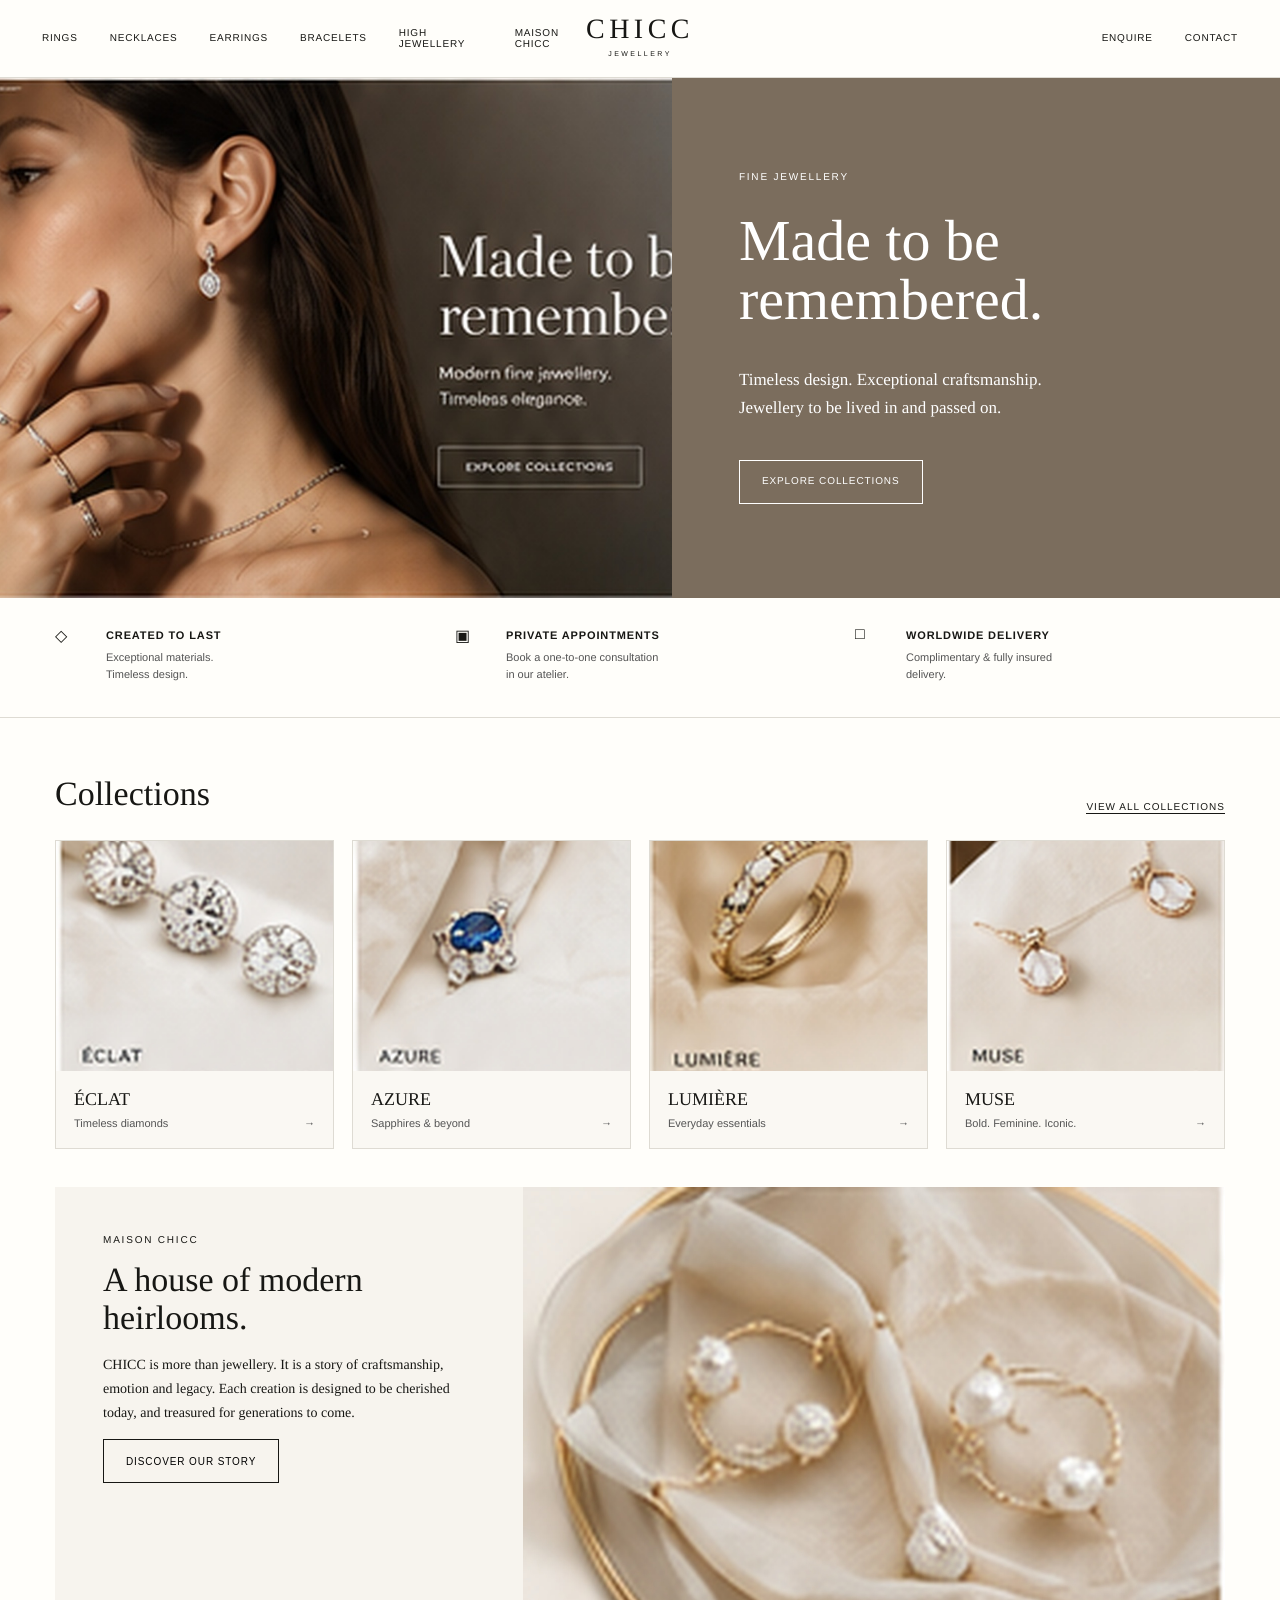
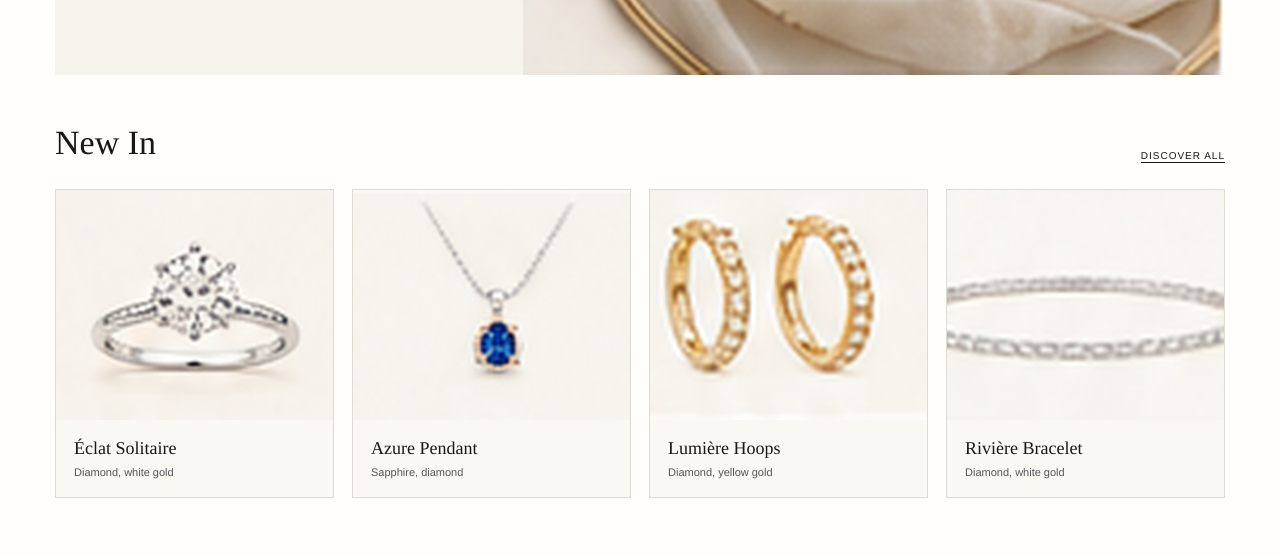
==== commit 40ce812e: "Add files via upload" ====
--- a/index.html
+++ b/index.html
@@ -1 +1 @@
-<!doctype html><html><head><meta charset="utf-8"><meta name="viewport" content="width=device-width,initial-scale=1"><title>CHICC — Fine & High Jewellery</title><link rel="stylesheet" href="styles.css"></head><body><div class="announcement">Complimentary global shipping · Private appointments</div><header class="header"><button class="icon-btn menu-btn" id="menuBtn">☰</button><nav class="nav"><a href="rings.html">Rings</a><a href="necklaces.html">Necklaces</a><a href="earrings.html">Earrings</a><a href="bracelets.html">Bracelets</a><a href="rings.html">High Jewellery</a><a href="index.html#maison">Maison CHICC</a></nav><a class="brand" href="index.html"><strong>CHICC</strong><small>JEWELLERY</small></a><nav class="utilities"><button class="icon-btn" data-enquire>Enquire</button><a href="#contact">Contact</a></nav></header><div class="drawer" id="drawer"><nav><a href="index.html">Home</a><a href="rings.html">Rings</a><a href="necklaces.html">Necklaces</a><a href="earrings.html">Earrings</a><a href="bracelets.html">Bracelets</a><a href="index.html#maison">Maison CHICC</a></nav></div><div class="overlay" id="overlay"></div><section class="hero"><div class="hero-copy"><p class="kicker">The House of CHICC</p><h1>Made to be<br>remembered.</h1><p>Modern fine jewellery. Timeless elegance.</p><a class="btn light" href="rings.html">Explore collections</a></div></section><section class="promises"><div class="promise"><strong>Crafted to last</strong><p>Exceptional materials, timeless design.</p></div><div class="promise"><strong>Private appointments</strong><p>One-to-one guidance in our ateliers.</p></div><div class="promise"><strong>Worldwide delivery</strong><p>Complimentary & fully insured.</p></div></section><section class="section"><h2 class="section-title">Collections</h2><div class="collections"><a class="collection-card" href="rings.html"><img src="assets/collection-eclat.jpg"><div class="caption"><h3>Éclat</h3><p>Timeless diamonds →</p></div></a><a class="collection-card" href="necklaces.html"><img src="assets/collection-azure.jpg"><div class="caption"><h3>Azure</h3><p>Sapphires & beyond →</p></div></a><a class="collection-card" href="bracelets.html"><img src="assets/collection-lumiere.jpg"><div class="caption"><h3>Lumière</h3><p>Everyday essentials →</p></div></a><a class="collection-card" href="earrings.html"><img src="assets/collection-muse.jpg"><div class="caption"><h3>Muse</h3><p>Bold. Feminine. Iconic. →</p></div></a></div></section><section class="maison" id="maison"><div class="maison-copy"><p class="kicker">Maison CHICC</p><h2>A house of modern heirlooms.</h2><p>CHICC is more than jewellery. It is a story of craftsmanship, emotion and legacy. Each creation is designed to be cherished today, tomorrow and always.</p><a class="btn" href="#contact">Discover our story</a></div><img src="assets/maison.jpg"></section><section class="section"><h2 class="section-title">New In</h2><div class="product-grid"><article class="product-card" data-name="Éclat Solitaire Ring"><button class="wish">♡</button><a href="product.html?id=r1"><div class="product-image"><img src="assets/ring-1.jpg" alt="Éclat Solitaire Ring" loading="lazy"></div><div class="meta"><span class="collection">ÉCLAT SOLITAIRE</span><h3>Éclat Solitaire Ring</h3><p>18K White Gold · Diamond</p><span class="discover">Discover piece</span></div></a></article><article class="product-card" data-name="Azure Pendant"><button class="wish">♡</button><a href="product.html?id=n1"><div class="product-image"><img src="assets/necklace-1.jpg" alt="Azure Pendant" loading="lazy"></div><div class="meta"><span class="collection">AZURE</span><h3>Azure Pendant</h3><p>18K White Gold · Sapphire · Diamond</p><span class="discover">Discover piece</span></div></a></article><article class="product-card" data-name="Lumière Diamond Hoops"><button class="wish">♡</button><a href="product.html?id=e6"><div class="product-image"><img src="assets/earring-6.jpg" alt="Lumière Diamond Hoops" loading="lazy"></div><div class="meta"><span class="collection">LUMIÈRE</span><h3>Lumière Diamond Hoops</h3><p>18K Yellow Gold · Diamond</p><span class="discover">Discover piece</span></div></a></article><article class="product-card" data-name="Rivière Tennis Bracelet"><button class="wish">♡</button><a href="product.html?id=b1"><div class="product-image"><img src="assets/bracelet-1.jpg" alt="Rivière Tennis Bracelet" loading="lazy"></div><div class="meta"><span class="collection">RIVIÈRE</span><h3>Rivière Tennis Bracelet</h3><p>18K White Gold · Diamond</p><span class="discover">Discover piece</span></div></a></article></div></section><section class="services"><div class="service"><strong>Lifetime care</strong><p>Complimentary cleaning & care.</p></div><div class="service"><strong>Conflict free</strong><p>Ethical sourcing guaranteed.</p></div><div class="service"><strong>Expert craftsmanship</strong><p>Handcrafted to perfection.</p></div><div class="service"><strong>Private service</strong><p>Personal guidance on every enquiry.</p></div></section><footer id="contact"><a class="footer-brand" href="index.html">CHICC</a><div class="footer-links"><a href="rings.html">Rings</a><a href="necklaces.html">Necklaces</a><a href="earrings.html">Earrings</a><a href="bracelets.html">Bracelets</a><a href="index.html#maison">Maison CHICC</a></div><p class="footer-copy">© 2026 CHICC Jewellery · Concept website</p></footer><div class="modal" id="enquiryModal"><div class="backdrop" data-close></div><div class="modal-panel"><button class="close" data-close>×</button><p class="kicker">Private enquiry</p><h2>Enquire for this piece</h2><form id="enquiryForm"><label>Piece<input id="pieceField" readonly value="General CHICC enquiry"></label><div class="row"><label>Full name<input required></label><label>Email address<input type="email" required></label></div><label>Phone number<input></label><label>Country<input required></label><label>Message<textarea rows="4"></textarea></label><button class="btn dark" type="submit">Send enquiry</button><p class="success" id="success"></p></form></div></div><script src="products.js"></script><script src="script.js"></script></body></html>+<!doctype html><html><head><meta charset="utf-8"><meta name="viewport" content="width=device-width,initial-scale=1"><title>CHICC Jewellery</title><link rel="stylesheet" href="styles.css"></head><body><header class="top"><nav class="nav"><a href="rings.html">Rings</a><a href="necklaces.html">Necklaces</a><a href="earrings.html">Earrings</a><a href="bracelets.html">Bracelets</a><a href="rings.html">High Jewellery</a><a href="index.html#maison">Maison CHICC</a></nav><a class="brand" href="index.html">CHICC<small>JEWELLERY</small></a><div class="tools"><a href="#" data-enquire="Private Enquiry">Enquire</a><a href="#" data-appointment>Contact</a></div></header><main><section class="hero"><div class="hero-img"></div><div class="hero-copy"><div class="eyebrow">Fine Jewellery</div><h1>Made to be<br>remembered.</h1><p>Timeless design. Exceptional craftsmanship.<br>Jewellery to be lived in and passed on.</p><a class="btn light" href="rings.html">Explore Collections</a></div></section><section class="benefits"><div class="benefit"><div>◇</div><div><b>CREATED TO LAST</b><p>Exceptional materials.<br>Timeless design.</p></div></div><div class="benefit"><div>▣</div><div><b>PRIVATE APPOINTMENTS</b><p>Book a one-to-one consultation<br>in our atelier.</p></div></div><div class="benefit"><div>□</div><div><b>WORLDWIDE DELIVERY</b><p>Complimentary & fully insured<br>delivery.</p></div></div></section><section class="section"><div class="section-head"><h2>Collections</h2><a class="text-link" href="rings.html">View all collections</a></div><div class="collections"><a class="collection" href="rings.html"><img src="assets/collection-eclat.jpg"><div class="pad"><h3>ÉCLAT</h3><p>Timeless diamonds <span style="float:right">→</span></p></div></a><a class="collection" href="necklaces.html"><img src="assets/collection-azure.jpg"><div class="pad"><h3>AZURE</h3><p>Sapphires & beyond <span style="float:right">→</span></p></div></a><a class="collection" href="bracelets.html"><img src="assets/collection-lumiere.jpg"><div class="pad"><h3>LUMIÈRE</h3><p>Everyday essentials <span style="float:right">→</span></p></div></a><a class="collection" href="earrings.html"><img src="assets/collection-muse.jpg"><div class="pad"><h3>MUSE</h3><p>Bold. Feminine. Iconic. <span style="float:right">→</span></p></div></a></div><div class="maison" id="maison"><div class="maison-copy"><div class="eyebrow">Maison CHICC</div><h2>A house of modern heirlooms.</h2><p>CHICC is more than jewellery. It is a story of craftsmanship, emotion and legacy. Each creation is designed to be cherished today, and treasured for generations to come.</p><button class="btn" data-appointment>Discover our story</button></div><img src="assets/maison.jpg"></div><div class="section-head" style="margin-top:50px"><h2>New In</h2><a class="text-link" href="rings.html">Discover all</a></div><div class="collections"><a class="collection" href="product.html?id=r1"><img src="assets/ring-1.jpg"><div class="pad"><h3>Éclat Solitaire</h3><p>Diamond, white gold</p></div></a><a class="collection" href="product.html?id=n1"><img src="assets/necklace-1.jpg"><div class="pad"><h3>Azure Pendant</h3><p>Sapphire, diamond</p></div></a><a class="collection" href="product.html?id=e6"><img src="assets/earring-6.jpg"><div class="pad"><h3>Lumière Hoops</h3><p>Diamond, yellow gold</p></div></a><a class="collection" href="product.html?id=b1"><img src="assets/bracelet-1.jpg"><div class="pad"><h3>Rivière Bracelet</h3><p>Diamond, white gold</p></div></a></div></section></main><div class="modal" id="modal"><div class="modal-box"><button class="close">×</button><div class="eyebrow">CHICC Private Client Services</div><h2 id="modalTitle">Private Enquiry</h2><p style="font:14px/1.6 Georgia">Tell us how we may assist you. A CHICC advisor will contact you privately.</p><input placeholder="Full name"><input type="email" placeholder="Email"><input placeholder="Phone (optional)"><textarea rows="4" placeholder="Your message"></textarea><button class="btn dark" onclick="alert('Sample website: enquiry received. Connect this form to your email service before launch.');closeModal()">Send enquiry</button></div></div><script src="products.js"></script><script src="script.js"></script></body></html>
--- a/styles.css
+++ b/styles.css
@@ -1,2 +1 @@
-
-:root{--ink:#151513;--cream:#fbfaf6;--soft:#f3efe7;--gold:#a8874e;--line:#ddd8cf;--muted:#746f67}*{box-sizing:border-box}html{scroll-behavior:smooth}body{margin:0;background:var(--cream);color:var(--ink);font-family:Arial,Helvetica,sans-serif;font-weight:300}a{color:inherit;text-decoration:none}button,input,textarea,select{font:inherit}.announcement{background:#161613;color:#fff;text-align:center;padding:7px;font-size:8px;letter-spacing:.22em;text-transform:uppercase}.header{height:92px;display:grid;grid-template-columns:1fr auto 1fr;align-items:center;padding:0 3vw;border-bottom:1px solid var(--line);background:rgba(251,250,246,.98);position:sticky;top:0;z-index:40}.nav,.utilities{display:flex;align-items:center;gap:18px;font-size:7px;letter-spacing:.11em;text-transform:uppercase}.utilities{justify-content:flex-end}.brand{text-align:center}.brand strong{display:block;font:400 29px/1 Georgia,serif;letter-spacing:.12em}.brand small{display:block;font-size:6px;letter-spacing:.42em;margin-top:7px}.icon-btn{border:0;background:none;cursor:pointer;text-transform:uppercase;font-size:8px;letter-spacing:.12em}.menu-btn{display:none}.hero{min-height:640px;background:url('assets/hero.jpg') center/cover no-repeat;position:relative;display:flex;align-items:center}.hero:after{content:"";position:absolute;inset:0;background:linear-gradient(90deg,rgba(0,0,0,.03),rgba(0,0,0,.48))}.hero-copy{position:relative;z-index:1;margin-left:57%;max-width:470px;color:#fff}.hero h1{font:400 clamp(54px,6vw,86px)/.98 Georgia,serif;margin:10px 0 18px}.hero p{font-size:12px;line-height:1.7}.kicker{font-size:8px!important;letter-spacing:.2em;text-transform:uppercase}.btn{display:inline-block;border:1px solid currentColor;padding:14px 22px;text-transform:uppercase;font-size:8px;letter-spacing:.15em;background:none;cursor:pointer}.btn.dark{background:#171714;color:#fff;border-color:#171714}.btn.light{color:#fff}.promises{display:grid;grid-template-columns:repeat(3,1fr);padding:28px 4vw;border-bottom:1px solid var(--line)}.promise{text-align:center;border-right:1px solid var(--line)}.promise:last-child{border:0}.promise strong{font:400 13px Georgia,serif}.promise p{font-size:9px;color:var(--muted);margin:5px}.section{padding:76px 5vw}.section-title{font:400 38px Georgia,serif;margin:0 0 28px}.collections{display:grid;grid-template-columns:repeat(4,1fr);gap:12px}.collection-card img{width:100%;height:320px;object-fit:cover;display:block}.collection-card .caption{padding:15px 2px}.collection-card h3{font:400 18px Georgia,serif;margin:0}.collection-card p{font-size:9px;color:var(--muted)}.maison{margin:0 5vw 75px;display:grid;grid-template-columns:1.15fr 1fr;background:var(--soft);min-height:360px}.maison-copy{padding:60px}.maison h2{font:400 38px Georgia,serif;margin:10px 0}.maison p{font-size:11px;line-height:1.8;color:var(--muted)}.maison img{width:100%;height:100%;object-fit:cover}.product-grid{display:grid;grid-template-columns:repeat(3,1fr);gap:28px 14px}.product-card{position:relative}.product-image{background:#f4f0e9;aspect-ratio:1.55/1;overflow:hidden}.product-image img{width:100%;height:100%;object-fit:cover;display:block;transition:.4s}.product-card:hover .product-image img{transform:scale(1.025)}.wish{position:absolute;right:10px;top:10px;z-index:2;border:0;background:rgba(255,255,255,.9);border-radius:50%;width:30px;height:30px;cursor:pointer}.meta{padding:12px 2px}.meta .collection{font-size:7px;letter-spacing:.14em}.meta h3{font:400 16px Georgia,serif;margin:6px 0}.meta p{font-size:8px;color:var(--muted);margin:0 0 10px}.discover{font-size:8px;border-bottom:1px solid;padding-bottom:4px}.category-shell{display:grid;grid-template-columns:180px 1fr;gap:28px;padding:50px 4vw 80px}.breadcrumbs{font-size:7px;letter-spacing:.12em;text-transform:uppercase;color:#888}.category-head{display:flex;justify-content:space-between;align-items:end;border-bottom:1px solid var(--line);padding-bottom:22px;margin-bottom:28px}.category-head h1{font:400 48px Georgia,serif;margin:12px 0 0}.category-head p{font-size:10px;color:var(--muted)}.filters{font-size:9px}.filters h4{font-size:8px;letter-spacing:.15em;text-transform:uppercase;margin:0 0 24px}.filter-group{border-top:1px solid var(--line);padding:18px 0}.filter-group strong{font-size:8px;text-transform:uppercase;letter-spacing:.12em}.filter-group label{display:block;margin:11px 0;color:#6d685f}.sort{font-size:8px;text-transform:uppercase;letter-spacing:.1em}.product-layout{display:grid;grid-template-columns:1.15fr .85fr;gap:55px;padding:45px 5vw 80px}.product-gallery{display:grid;grid-template-columns:70px 1fr;gap:15px}.thumbs{display:flex;flex-direction:column;gap:10px}.thumbs img{width:70px;height:70px;object-fit:cover;border:1px solid var(--line);cursor:pointer}.main-product-image{width:100%;min-height:650px;object-fit:cover;background:var(--soft)}.product-info{padding-top:25px}.product-info h1{font:400 38px Georgia,serif;margin:10px 0}.product-info .material{font-size:10px;color:var(--muted)}.product-info .description{font-size:11px;line-height:1.9;margin:30px 0}.accordion{border-top:1px solid var(--line)}.accordion button{width:100%;padding:18px 0;border:0;border-bottom:1px solid var(--line);background:none;text-align:left;text-transform:uppercase;font-size:8px;letter-spacing:.12em;display:flex;justify-content:space-between}.actions{display:grid;gap:10px;margin-top:28px}.actions .btn{text-align:center;width:100%}.services{display:grid;grid-template-columns:repeat(4,1fr);border-top:1px solid var(--line);border-bottom:1px solid var(--line)}.service{padding:28px;text-align:center;border-right:1px solid var(--line)}.service:last-child{border:0}.service strong{font:400 13px Georgia,serif}.service p{font-size:8px;color:var(--muted)}footer{text-align:center;padding:60px 5vw;background:#161613;color:#fff}.footer-brand{font:400 42px Georgia,serif;letter-spacing:.1em}.footer-links{display:flex;justify-content:center;gap:22px;flex-wrap:wrap;margin:25px;font-size:8px;text-transform:uppercase;letter-spacing:.12em}.footer-copy{font-size:7px;color:#999}.modal{position:fixed;inset:0;z-index:100;display:grid;place-items:center;visibility:hidden;opacity:0;transition:.2s}.modal.open{visibility:visible;opacity:1}.backdrop{position:absolute;inset:0;background:rgba(0,0,0,.48)}.modal-panel{position:relative;z-index:1;background:var(--cream);width:min(94vw,620px);max-height:92vh;overflow:auto;padding:48px}.close{position:absolute;right:18px;top:14px;border:0;background:none;font-size:28px}.modal h2{font:400 36px Georgia,serif}.modal label{display:grid;gap:7px;font-size:7px;letter-spacing:.12em;text-transform:uppercase;margin:16px 0}.modal input,.modal textarea{border:0;border-bottom:1px solid var(--line);background:none;padding:10px 0;outline:none}.row{display:grid;grid-template-columns:1fr 1fr;gap:20px}.success{font-size:10px;color:var(--gold)}.drawer,.overlay{display:none}@media(max-width:900px){.nav,.utilities a{display:none}.menu-btn{display:block}.header{grid-template-columns:1fr auto 1fr}.hero{min-height:620px;background-position:30% center}.hero-copy{margin:0 8%;align-self:end;padding-bottom:70px}.product-grid{grid-template-columns:repeat(2,1fr)}.collections{grid-template-columns:repeat(2,1fr)}.category-shell{grid-template-columns:1fr}.filters{display:none}.product-layout{grid-template-columns:1fr}.product-gallery{grid-template-columns:1fr}.thumbs{display:none}.drawer{display:block;position:fixed;z-index:120;left:0;top:0;height:100%;width:min(84vw,390px);background:var(--cream);padding:100px 38px;transform:translateX(-102%);transition:.3s}.drawer.open{transform:none}.drawer nav{display:flex;flex-direction:column;gap:22px}.drawer a{font:400 28px Georgia,serif}.overlay{display:block;position:fixed;inset:0;z-index:110;background:rgba(0,0,0,.35);visibility:hidden;opacity:0}.overlay.open{visibility:visible;opacity:1}}@media(max-width:600px){.announcement{font-size:6px}.header{height:72px}.brand strong{font-size:23px}.hero{min-height:560px}.hero-copy{margin:0 25px;padding-bottom:50px}.hero h1{font-size:54px}.promises{grid-template-columns:1fr}.promise{border-right:0;border-bottom:1px solid var(--line);padding:12px}.collections{grid-template-columns:1fr 1fr}.collection-card img{height:230px}.section{padding:55px 18px}.maison{margin:0 18px 55px;grid-template-columns:1fr}.maison-copy{padding:35px 25px}.maison img{height:300px}.product-grid{grid-template-columns:1fr 1fr;gap:22px 8px}.meta h3{font-size:14px}.category-shell{padding:35px 18px}.category-head h1{font-size:38px}.product-layout{padding:25px 18px 60px}.main-product-image{min-height:420px}.row{grid-template-columns:1fr}.services{grid-template-columns:1fr 1fr}.service:nth-child(2){border-right:0}.modal-panel{padding:40px 22px}}+:root{--ink:#171714;--muted:#77736b;--line:#dedbd3;--cream:#f7f4ee;--paper:#fffefa;--gold:#92734b}*{box-sizing:border-box}html{font-size:16px}body{margin:0;background:var(--paper);color:var(--ink);font-family:Arial,Helvetica,sans-serif;-webkit-font-smoothing:antialiased;text-rendering:geometricPrecision}a{color:inherit;text-decoration:none}button,input{font:inherit}.serif,h1,h2,h3,.brand{font-family:Georgia,'Times New Roman',serif;font-weight:400}.top{height:78px;border-bottom:1px solid var(--line);display:grid;grid-template-columns:1fr auto 1fr;align-items:center;padding:0 42px;background:#fffefa;position:sticky;top:0;z-index:20}.nav,.tools{display:flex;gap:32px;align-items:center;font-size:10px;letter-spacing:.08em;text-transform:uppercase}.tools{justify-content:flex-end}.brand{text-align:center;font-size:28px;letter-spacing:.16em;line-height:.8}.brand small{display:block;font:7px Arial;letter-spacing:.35em;margin-top:10px}.hero{height:520px;display:grid;grid-template-columns:1.05fr .95fr;background:#7b6d5d;overflow:hidden}.hero-img{background:url('assets/hero.jpg') center/cover no-repeat;min-height:100%}.hero-copy{color:#fff;display:flex;flex-direction:column;justify-content:center;padding:70px 11%}.eyebrow{font-size:10px;letter-spacing:.18em;text-transform:uppercase}.hero h1{font-size:58px;line-height:1.02;margin:28px 0 20px;max-width:500px}.hero p{font:17px/1.6 Georgia,serif;max-width:420px}.btn{height:44px;min-width:150px;padding:0 22px;border:1px solid var(--ink);background:transparent;text-transform:uppercase;letter-spacing:.09em;font-size:10px;cursor:pointer;display:inline-flex;align-items:center;justify-content:center}.btn.light{border-color:#fff;color:#fff;width:max-content;margin-top:22px}.btn.dark{background:#151515;color:white;border-color:#151515;width:100%}.benefits{max-width:1440px;margin:auto;display:grid;grid-template-columns:repeat(3,1fr);padding:28px 55px;border-bottom:1px solid var(--line);gap:30px}.benefit{display:grid;grid-template-columns:36px 1fr;gap:15px}.benefit b{font-size:11px;letter-spacing:.08em}.benefit p{font-size:11px;line-height:1.5;margin:6px 0;color:#555}.section{max-width:1440px;margin:0 auto;padding:58px 55px}.section-head{display:flex;align-items:end;justify-content:space-between;margin-bottom:26px}.section h2{font-size:34px;margin:0}.text-link{font-size:10px;text-transform:uppercase;letter-spacing:.1em;border-bottom:1px solid}.collections{display:grid;grid-template-columns:repeat(4,1fr);gap:18px}.collection{border:1px solid var(--line);background:#faf8f3}.collection img{width:100%;height:230px;object-fit:cover;display:block}.collection .pad{padding:18px}.collection h3{font-size:18px;margin:0 0 8px}.collection p{font-size:11px;margin:0;color:#555}.maison{display:grid;grid-template-columns:.8fr 1.2fr;background:var(--cream);margin-top:38px;min-height:300px}.maison-copy{padding:48px}.maison h2{font-size:34px;margin:16px 0}.maison p{font:14px/1.7 Georgia,serif;max-width:430px}.maison img{width:100%;height:100%;object-fit:cover}.catalog{max-width:1480px;margin:0 auto;padding:36px 42px 80px}.crumb{font-size:9px;text-transform:uppercase;letter-spacing:.08em;color:#777;margin-bottom:22px}.catalog-title{display:flex;justify-content:space-between;align-items:end;margin-bottom:20px}.catalog-title h1{font-size:42px;margin:0}.sort{height:36px;border:1px solid var(--line);background:white;padding:0 12px;font-size:11px}.catalog-layout{display:grid;grid-template-columns:190px 1fr;gap:18px}.filters{border:1px solid var(--line);padding:18px;align-self:start;position:sticky;top:96px}.filters h4{font-size:10px;letter-spacing:.08em;margin:0 0 20px}.filter-group{padding:15px 0;border-top:1px solid var(--line)}.filter-group b{font-size:9px;text-transform:uppercase;display:block;margin-bottom:10px}.filter-group label{display:block;font-size:10px;margin:9px 0;cursor:pointer}.filter-group input{margin-right:8px}.reset{border:0;background:none;text-decoration:underline;font-size:9px;padding:15px 0;cursor:pointer}.grid{display:grid;grid-template-columns:repeat(3,minmax(0,1fr));gap:16px}.card{border:1px solid #ebe8e1;background:#fff;min-width:0}.card-image{height:235px;background:#f5f1e9;overflow:hidden;position:relative;cursor:pointer}.card-image img{width:100%;height:100%;object-fit:contain;display:block;image-rendering:auto;transform:translateZ(0)}.heart{position:absolute;right:12px;bottom:10px;width:30px;height:30px;border:0;background:rgba(255,255,255,.85);border-radius:50%;cursor:pointer;font-size:18px}.card-info{padding:13px 14px 15px;min-height:105px}.card .collection-name{font-size:8px;letter-spacing:.1em}.card h3{font-size:15px;margin:7px 0 6px;white-space:nowrap;overflow:hidden;text-overflow:ellipsis}.card .material{font-size:9px;color:#666;min-height:14px}.card-actions{display:flex;gap:8px;margin-top:10px}.mini-btn{height:28px;min-width:72px;padding:0 10px;border:1px solid var(--line);background:#fff;font-size:8px;text-transform:uppercase;letter-spacing:.06em;cursor:pointer}.product-page{max-width:1480px;margin:auto;padding:28px 42px 70px}.product-shell{display:grid;grid-template-columns:75px minmax(0,1.25fr) minmax(310px,.65fr);gap:18px}.thumbs{display:flex;flex-direction:column;gap:12px}.thumbs img{width:75px;height:75px;object-fit:contain;background:var(--cream);border:1px solid var(--line);cursor:pointer}.main-product{height:650px;background:var(--cream);display:flex;align-items:center;justify-content:center;overflow:hidden}.main-product img{width:100%;height:100%;object-fit:contain}.product-copy{padding:8px 16px}.product-copy h1{font-size:28px;line-height:1.2;margin:18px 0 8px}.product-copy .desc{font:14px/1.7 Georgia,serif;margin:25px 0}.accordion{border-top:1px solid var(--line)}.accordion button{width:100%;height:50px;border:0;border-bottom:1px solid var(--line);background:none;text-align:left;font-size:10px;text-transform:uppercase;cursor:pointer}.product-buttons{display:grid;gap:10px;margin-top:25px}.modal{position:fixed;inset:0;background:rgba(0,0,0,.45);z-index:50;display:none;align-items:center;justify-content:center;padding:20px}.modal.open{display:flex}.modal-box{background:#fffefa;width:min(520px,100%);padding:35px;position:relative}.modal-box h2{font-size:30px;margin-top:0}.modal-box input,.modal-box textarea{width:100%;border:1px solid var(--line);padding:12px;margin:7px 0;background:white}.close{position:absolute;right:18px;top:15px;border:0;background:none;font-size:22px;cursor:pointer}.empty{grid-column:1/-1;padding:80px;text-align:center;font:24px Georgia;color:#777}@media(max-width:900px){.top{padding:0 18px;height:68px}.nav{display:none}.tools{gap:14px}.hero{grid-template-columns:1fr;height:600px;position:relative}.hero-img{position:absolute;inset:0}.hero-copy{position:relative;background:linear-gradient(90deg,rgba(0,0,0,.05),rgba(0,0,0,.55));align-items:flex-end;text-align:right}.hero h1{font-size:46px}.benefits{grid-template-columns:1fr;padding:25px}.section{padding:42px 20px}.collections{grid-template-columns:repeat(2,1fr)}.maison{grid-template-columns:1fr}.maison img{height:260px}.catalog{padding:25px 16px}.catalog-layout{grid-template-columns:1fr}.filters{position:static}.grid{grid-template-columns:repeat(2,1fr)}.product-page{padding:20px 16px}.product-shell{grid-template-columns:1fr}.thumbs{flex-direction:row}.main-product{height:420px}.card-image{height:200px}}@media(max-width:560px){.grid{grid-template-columns:1fr}.collections{grid-template-columns:1fr}.hero h1{font-size:40px}.brand{font-size:22px}.card-image{height:270px}}
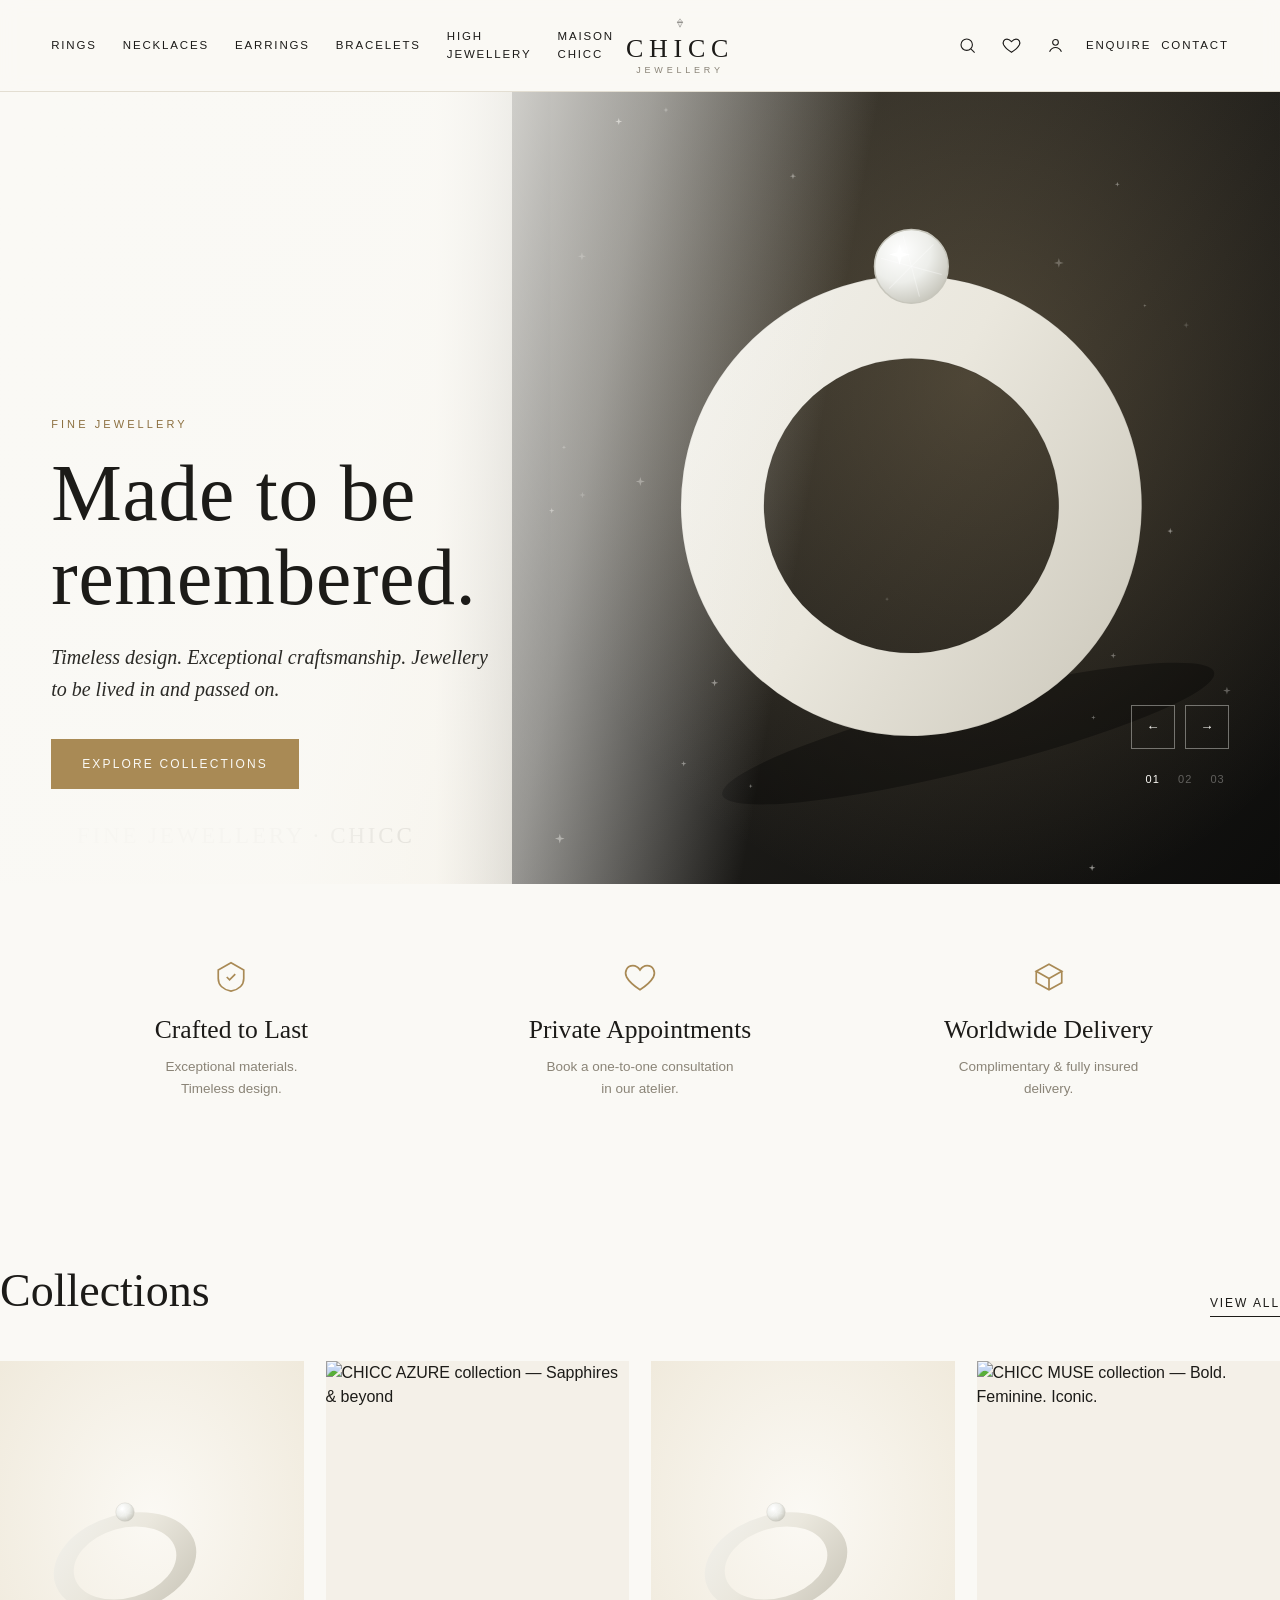
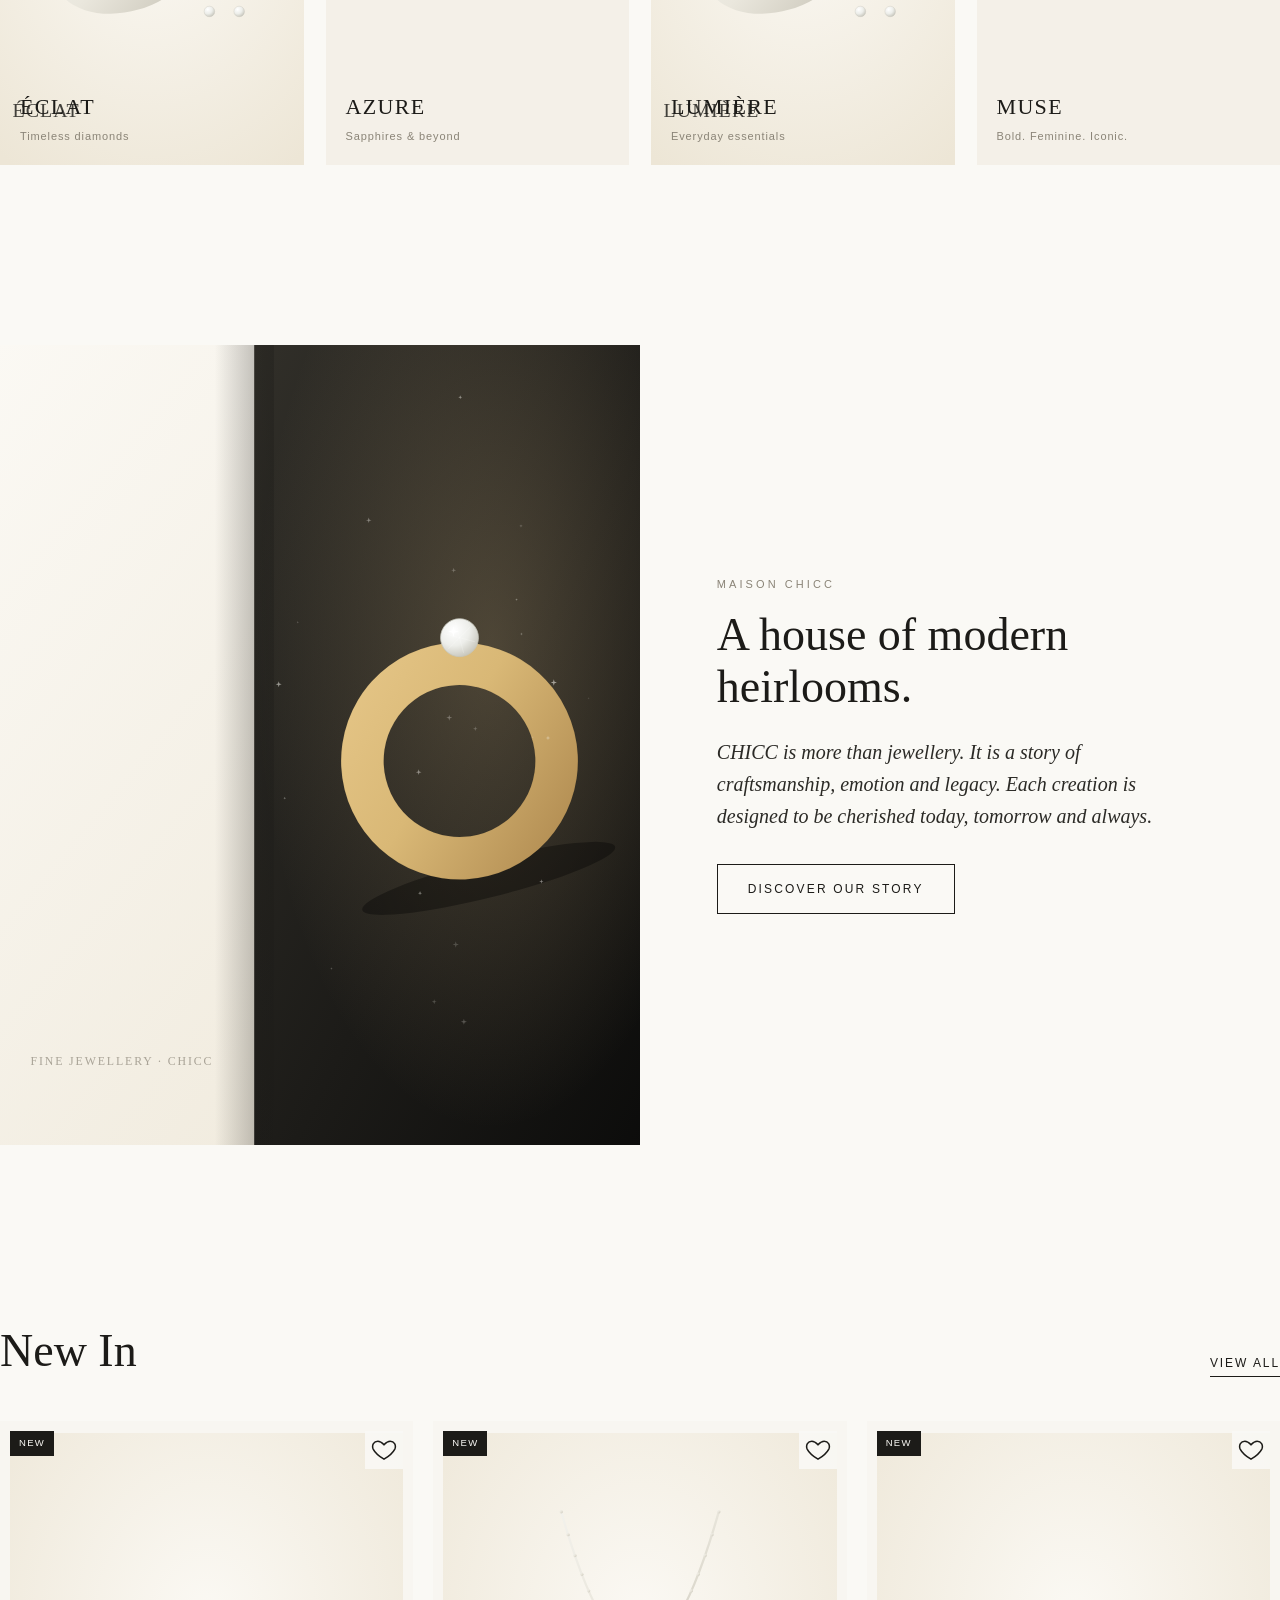
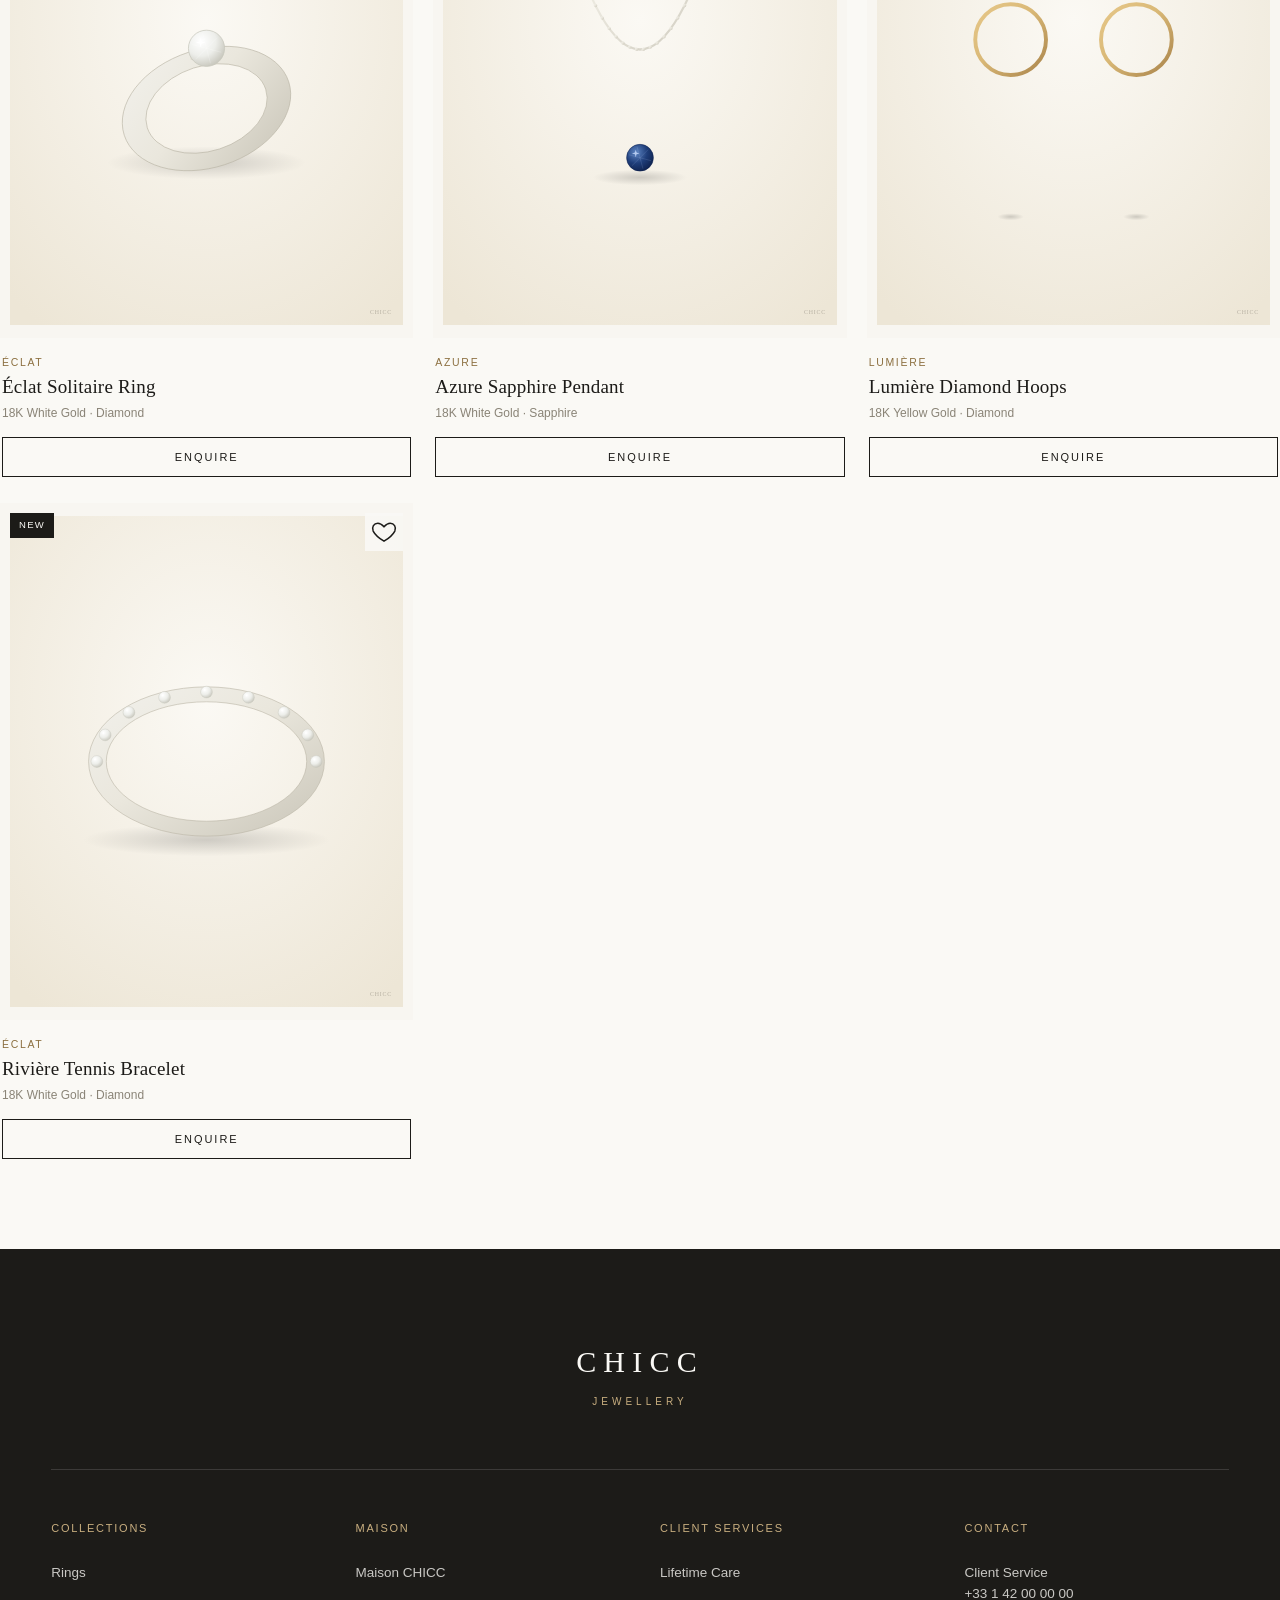
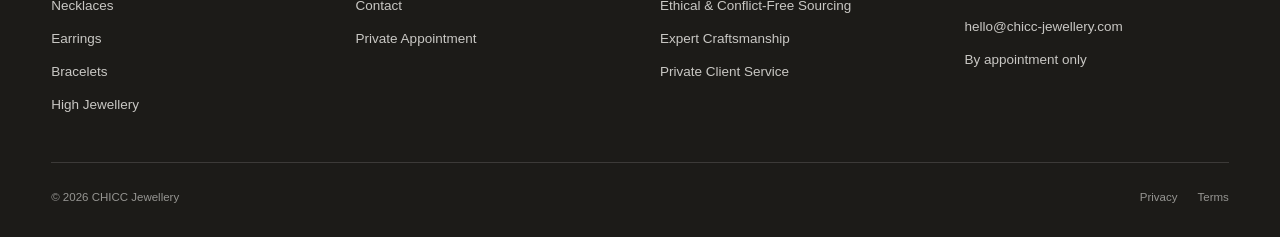
==== commit c7d7e7bd: "Add files via upload" ====
--- a/index.html
+++ b/index.html
@@ -1 +1,330 @@
-<!doctype html><html><head><meta charset="utf-8"><meta name="viewport" content="width=device-width,initial-scale=1"><title>CHICC Jewellery</title><link rel="stylesheet" href="styles.css"></head><body><header class="top"><nav class="nav"><a href="rings.html">Rings</a><a href="necklaces.html">Necklaces</a><a href="earrings.html">Earrings</a><a href="bracelets.html">Bracelets</a><a href="rings.html">High Jewellery</a><a href="index.html#maison">Maison CHICC</a></nav><a class="brand" href="index.html">CHICC<small>JEWELLERY</small></a><div class="tools"><a href="#" data-enquire="Private Enquiry">Enquire</a><a href="#" data-appointment>Contact</a></div></header><main><section class="hero"><div class="hero-img"></div><div class="hero-copy"><div class="eyebrow">Fine Jewellery</div><h1>Made to be<br>remembered.</h1><p>Timeless design. Exceptional craftsmanship.<br>Jewellery to be lived in and passed on.</p><a class="btn light" href="rings.html">Explore Collections</a></div></section><section class="benefits"><div class="benefit"><div>◇</div><div><b>CREATED TO LAST</b><p>Exceptional materials.<br>Timeless design.</p></div></div><div class="benefit"><div>▣</div><div><b>PRIVATE APPOINTMENTS</b><p>Book a one-to-one consultation<br>in our atelier.</p></div></div><div class="benefit"><div>□</div><div><b>WORLDWIDE DELIVERY</b><p>Complimentary & fully insured<br>delivery.</p></div></div></section><section class="section"><div class="section-head"><h2>Collections</h2><a class="text-link" href="rings.html">View all collections</a></div><div class="collections"><a class="collection" href="rings.html"><img src="assets/collection-eclat.jpg"><div class="pad"><h3>ÉCLAT</h3><p>Timeless diamonds <span style="float:right">→</span></p></div></a><a class="collection" href="necklaces.html"><img src="assets/collection-azure.jpg"><div class="pad"><h3>AZURE</h3><p>Sapphires & beyond <span style="float:right">→</span></p></div></a><a class="collection" href="bracelets.html"><img src="assets/collection-lumiere.jpg"><div class="pad"><h3>LUMIÈRE</h3><p>Everyday essentials <span style="float:right">→</span></p></div></a><a class="collection" href="earrings.html"><img src="assets/collection-muse.jpg"><div class="pad"><h3>MUSE</h3><p>Bold. Feminine. Iconic. <span style="float:right">→</span></p></div></a></div><div class="maison" id="maison"><div class="maison-copy"><div class="eyebrow">Maison CHICC</div><h2>A house of modern heirlooms.</h2><p>CHICC is more than jewellery. It is a story of craftsmanship, emotion and legacy. Each creation is designed to be cherished today, and treasured for generations to come.</p><button class="btn" data-appointment>Discover our story</button></div><img src="assets/maison.jpg"></div><div class="section-head" style="margin-top:50px"><h2>New In</h2><a class="text-link" href="rings.html">Discover all</a></div><div class="collections"><a class="collection" href="product.html?id=r1"><img src="assets/ring-1.jpg"><div class="pad"><h3>Éclat Solitaire</h3><p>Diamond, white gold</p></div></a><a class="collection" href="product.html?id=n1"><img src="assets/necklace-1.jpg"><div class="pad"><h3>Azure Pendant</h3><p>Sapphire, diamond</p></div></a><a class="collection" href="product.html?id=e6"><img src="assets/earring-6.jpg"><div class="pad"><h3>Lumière Hoops</h3><p>Diamond, yellow gold</p></div></a><a class="collection" href="product.html?id=b1"><img src="assets/bracelet-1.jpg"><div class="pad"><h3>Rivière Bracelet</h3><p>Diamond, white gold</p></div></a></div></section></main><div class="modal" id="modal"><div class="modal-box"><button class="close">×</button><div class="eyebrow">CHICC Private Client Services</div><h2 id="modalTitle">Private Enquiry</h2><p style="font:14px/1.6 Georgia">Tell us how we may assist you. A CHICC advisor will contact you privately.</p><input placeholder="Full name"><input type="email" placeholder="Email"><input placeholder="Phone (optional)"><textarea rows="4" placeholder="Your message"></textarea><button class="btn dark" onclick="alert('Sample website: enquiry received. Connect this form to your email service before launch.');closeModal()">Send enquiry</button></div></div><script src="products.js"></script><script src="script.js"></script></body></html>+<!DOCTYPE html>
+<html lang="en">
+<head>
+<meta charset="UTF-8">
+<meta name="viewport" content="width=device-width, initial-scale=1.0">
+<title>CHICC Jewellery — Made To Be Remembered</title>
+<meta name="description" content="CHICC is a modern European fine jewellery maison. Timeless design, exceptional craftsmanship, jewellery to be lived in and passed on.">
+<link rel="icon" type="image/png" href="assets/branding/favicon-32.png">
+<link rel="preconnect" href="https://fonts.googleapis.com">
+<link rel="stylesheet" href="styles.css">
+</head>
+<body>
+<a class="visually-hidden" href="#main">Skip to content</a>
+<header class="site-header">
+  <div class="header-inner container">
+    <div class="header-left" style="display:flex;align-items:center;">
+      <button type="button" class="burger" data-menu-open aria-label="Open menu" aria-expanded="false" aria-controls="mobileMenu">
+        <span></span><span></span><span></span>
+      </button>
+      <nav class="header-nav left" aria-label="Primary">
+        <a class="nav-link" href="rings.html">Rings</a>
+        <a class="nav-link" href="necklaces.html">Necklaces</a>
+        <a class="nav-link" href="earrings.html">Earrings</a>
+        <a class="nav-link" href="bracelets.html">Bracelets</a>
+        <a class="nav-link" href="maison.html#high-jewellery">High Jewellery</a>
+        <a class="nav-link" href="maison.html">Maison CHICC</a>
+      </nav>
+    </div>
+
+    <a href="index.html" class="brand-mark" aria-label="CHICC Jewellery — home">
+      <img src="assets/branding/mark.svg" alt="" width="26" height="14">
+      <span class="word">CHICC</span>
+      <span class="sub">JEWELLERY</span>
+    </a>
+
+    <div class="header-nav right header-actions">
+      <button type="button" class="icon-btn" data-search-open aria-label="Search"><svg viewBox="0 0 24 24" fill="none" stroke="currentColor" stroke-width="1.4"><circle cx="11" cy="11" r="7.2"/><path d="M21 21l-4.4-4.4"/></svg></button>
+      <a class="icon-btn" href="wishlist.html" aria-label="Wishlist"><svg viewBox="0 0 24 24" fill="none" stroke="currentColor" stroke-width="1.4"><path d="M12 20.5s-7.5-4.6-10-9.4C.5 7.4 2.6 4 6.3 4c2 0 3.6 1 5.7 3.2C14.1 5 15.7 4 17.7 4c3.7 0 5.8 3.4 4.3 7.1-2.5 4.8-10 9.4-10 9.4Z"/></svg><span class="count" data-wishlist-count style="display:none;"></span></a>
+      <a class="icon-btn" href="contact.html#client-services" aria-label="Account &amp; client services"><svg viewBox="0 0 24 24" fill="none" stroke="currentColor" stroke-width="1.4"><circle cx="12" cy="8" r="3.6"/><path d="M4.5 20c1.6-3.6 4.6-5.4 7.5-5.4s5.9 1.8 7.5 5.4"/></svg></a>
+      <div class="header-cta">
+        <a class="nav-link enquire-link" href="#" data-enquire-open data-piece="General Enquiry">Enquire</a>
+        <a class="nav-link" href="contact.html">Contact</a>
+      </div>
+    </div>
+  </div>
+</header>
+
+<div class="mobile-menu" id="mobileMenu">
+  <div class="mobile-menu-header container">
+    <button type="button" class="icon-btn" data-menu-close aria-label="Close menu"><svg viewBox="0 0 24 24" fill="none" stroke="currentColor" stroke-width="1.4"><path d="M5 5l14 14M19 5L5 19"/></svg></button>
+  </div>
+  <nav class="mobile-menu-list" aria-label="Mobile primary">
+    <a href="rings.html">Rings</a>
+    <a href="necklaces.html">Necklaces</a>
+    <a href="earrings.html">Earrings</a>
+    <a href="bracelets.html">Bracelets</a>
+    <a href="maison.html#high-jewellery">High Jewellery</a>
+    <a href="maison.html">Maison CHICC</a>
+    <a href="#" data-enquire-open data-piece="General Enquiry">Enquire</a>
+    <a href="contact.html">Contact</a>
+  </nav>
+  <div class="mobile-menu-footer">
+    <a class="btn btn-outline btn-block" href="wishlist.html">View Wishlist</a>
+  </div>
+</div>
+
+<main id="main">
+  <section class="hero">
+    <div class="hero-slides">
+      <div class="hero-slide is-active"><img src="assets/hero/hero-1.svg" alt="CHICC fine jewellery editorial composition featuring a diamond solitaire ring" width="1800" height="1250"></div>
+      <div class="hero-slide"><img src="assets/hero/hero-2.svg" alt="CHICC fine jewellery editorial composition in warm gold tones" width="1800" height="1250"></div>
+      <div class="hero-slide"><img src="assets/hero/hero-3.svg" alt="CHICC fine jewellery editorial composition in rose gold tones" width="1800" height="1250"></div>
+    </div>
+    <div class="hero-content">
+      <div class="eyebrow">Fine Jewellery</div>
+      <h1>Made to be<br>remembered.</h1>
+      <p class="lede">Timeless design. Exceptional craftsmanship. Jewellery to be lived in and passed on.</p>
+      <a href="rings.html" class="btn btn-gold">Explore Collections</a>
+    </div>
+    <div class="hero-controls">
+      <div class="hero-arrows">
+        <button type="button" class="hero-arrow" data-hero-prev aria-label="Previous slide">&#8592;</button>
+        <button type="button" class="hero-arrow" data-hero-next aria-label="Next slide">&#8594;</button>
+      </div>
+      <div class="hero-indicators">
+        <button type="button" data-hero-dot class="is-active">01</button>
+        <button type="button" data-hero-dot>02</button>
+        <button type="button" data-hero-dot>03</button>
+      </div>
+    </div>
+  </section>
+
+  <section class="benefits container">
+    <div class="benefit">
+      <div class="icon"><svg viewBox="0 0 24 24" fill="none" stroke="currentColor" stroke-width="1.2"><path d="M12 2 3 7v6c0 5 4 8 9 9 5-1 9-4 9-9V7l-9-5Z"/><path d="M9 12l2 2 4-4"/></svg></div>
+      <h3>Crafted to Last</h3>
+      <p>Exceptional materials.<br>Timeless design.</p>
+    </div>
+    <div class="benefit">
+      <div class="icon"><svg viewBox="0 0 24 24" fill="none" stroke="currentColor" stroke-width="1.2"><path d="M12 21s-7-4.5-9.5-9C.7 8.3 2.8 4 7 4c2 0 3.7 1.1 5 3 1.3-1.9 3-3 5-3 4.2 0 6.3 4.3 4.5 8-2.5 4.5-9.5 9-9.5 9Z"/></svg></div>
+      <h3>Private Appointments</h3>
+      <p>Book a one-to-one consultation<br>in our atelier.</p>
+    </div>
+    <div class="benefit">
+      <div class="icon"><svg viewBox="0 0 24 24" fill="none" stroke="currentColor" stroke-width="1.2"><path d="M3 8l9-5 9 5-9 5-9-5Z"/><path d="M3 8v8l9 5 9-5V8"/><path d="M12 13v8"/></svg></div>
+      <h3>Worldwide Delivery</h3>
+      <p>Complimentary &amp; fully insured<br>delivery.</p>
+    </div>
+  </section>
+
+  <section class="section container">
+    <div class="section-head">
+      <h2>Collections</h2>
+      <a class="view-all" href="rings.html">View All</a>
+    </div>
+    <div class="collections-grid">
+      <a class="collection-card" href="rings.html?collection=eclat">
+        <img src="assets/collections/eclat.svg" alt="CHICC ÉCLAT collection — Timeless diamonds" loading="lazy" width="900" height="1100">
+        <div class="cc-label"><div class="name">ÉCLAT</div><div class="tag">Timeless diamonds</div></div>
+      </a>
+      <a class="collection-card" href="necklaces.html?collection=azure">
+        <img src="assets/collections/azure.svg" alt="CHICC AZURE collection — Sapphires &amp; beyond" loading="lazy" width="900" height="1100">
+        <div class="cc-label"><div class="name">AZURE</div><div class="tag">Sapphires &amp; beyond</div></div>
+      </a>
+      <a class="collection-card" href="earrings.html?collection=lumiere">
+        <img src="assets/collections/lumiere.svg" alt="CHICC LUMIÈRE collection — Everyday essentials" loading="lazy" width="900" height="1100">
+        <div class="cc-label"><div class="name">LUMIÈRE</div><div class="tag">Everyday essentials</div></div>
+      </a>
+      <a class="collection-card" href="bracelets.html?collection=muse">
+        <img src="assets/collections/muse.svg" alt="CHICC MUSE collection — Bold. Feminine. Iconic." loading="lazy" width="900" height="1100">
+        <div class="cc-label"><div class="name">MUSE</div><div class="tag">Bold. Feminine. Iconic.</div></div>
+      </a>
+    </div>
+  </section>
+
+  <section class="section maison-split container">
+    <div class="maison-media">
+      <img src="assets/editorial/maison-1.svg" alt="Editorial CHICC maison composition" loading="lazy" width="1400" height="1700">
+    </div>
+    <div class="maison-copy">
+      <div class="eyebrow">Maison CHICC</div>
+      <h2>A house of modern heirlooms.</h2>
+      <p class="lede">CHICC is more than jewellery. It is a story of craftsmanship, emotion and legacy. Each creation is designed to be cherished today, tomorrow and always.</p>
+      <a href="maison.html" class="btn btn-outline">Discover Our Story</a>
+    </div>
+  </section>
+
+  <section class="section container">
+    <div class="section-head">
+      <h2>New In</h2>
+      <a class="view-all" href="rings.html">View All</a>
+    </div>
+    <div class="product-grid" data-new-in-grid></div>
+  </section>
+</main>
+<footer class="site-footer">
+  <div class="container">
+    <div class="footer-brand">
+      <div class="word">CHICC</div>
+      <div class="sub">JEWELLERY</div>
+    </div>
+    <div class="footer-grid">
+      <div class="footer-col">
+        <h4>Collections</h4>
+        <a href="rings.html">Rings</a>
+        <a href="necklaces.html">Necklaces</a>
+        <a href="earrings.html">Earrings</a>
+        <a href="bracelets.html">Bracelets</a>
+        <a href="maison.html#high-jewellery">High Jewellery</a>
+      </div>
+      <div class="footer-col">
+        <h4>Maison</h4>
+        <a href="maison.html">Maison CHICC</a>
+        <a href="contact.html">Contact</a>
+        <a href="contact.html#appointment">Private Appointment</a>
+      </div>
+      <div class="footer-col">
+        <h4>Client Services</h4>
+        <a href="maison.html#care">Lifetime Care</a>
+        <a href="maison.html#sourcing">Ethical &amp; Conflict-Free Sourcing</a>
+        <a href="maison.html#craftsmanship">Expert Craftsmanship</a>
+        <a href="contact.html#client-services">Private Client Service</a>
+      </div>
+      <div class="footer-col">
+        <h4>Contact</h4>
+        <p>Client Service<br>+33 1 42 00 00 00</p>
+        <p>hello@chicc-jewellery.com</p>
+        <p>By appointment only</p>
+      </div>
+    </div>
+    <div class="footer-bottom">
+      <span>&copy; 2026 CHICC Jewellery</span>
+      <div class="legal-links">
+        <a href="#">Privacy</a>
+        <a href="#">Terms</a>
+      </div>
+    </div>
+  </div>
+</footer>
+
+<!-- Search overlay -->
+<div class="search-overlay" data-search-overlay>
+  <div class="search-inner container" style="position:relative;">
+    <button type="button" class="icon-btn search-close" data-search-close aria-label="Close search"><svg viewBox="0 0 24 24" fill="none" stroke="currentColor" stroke-width="1.4"><path d="M5 5l14 14M19 5L5 19"/></svg></button>
+    <div class="eyebrow">Search</div>
+    <div class="search-field">
+      <svg viewBox="0 0 24 24" fill="none" stroke="currentColor" stroke-width="1.4"><circle cx="11" cy="11" r="7.2"/><path d="M21 21l-4.4-4.4"/></svg>
+      <input type="text" data-search-input placeholder="Search “diamond”, “Azure”, “ring”…" aria-label="Search products">
+    </div>
+    <p class="search-hint" data-search-hint>Try a gemstone, material, collection or category — e.g. “sapphire”, “gold”, “Muse”, “bracelet”.</p>
+    <div class="search-results" data-search-results></div>
+  </div>
+</div>
+
+<!-- Private enquiry modal -->
+<div class="modal-backdrop" data-enquiry-modal>
+  <div class="modal" role="dialog" aria-modal="true" aria-labelledby="enquiryTitle">
+    <button type="button" class="modal-close" data-modal-close aria-label="Close"><svg viewBox="0 0 24 24" fill="none" stroke="currentColor" stroke-width="1.4"><path d="M5 5l14 14M19 5L5 19"/></svg></button>
+    <div class="eyebrow">Private Enquiry</div>
+    <h2 id="enquiryTitle">Enquire for this piece</h2>
+    <p class="modal-sub">Share your details and a member of CHICC Client Service will contact you personally.</p>
+    <form novalidate>
+      <div class="form-row">
+        <label for="enq-piece">Piece</label>
+        <input type="text" id="enq-piece" name="piece" data-piece-field readonly>
+      </div>
+      <div class="form-grid">
+        <div class="form-row">
+          <label for="enq-name">Full Name</label>
+          <input type="text" id="enq-name" name="fullName" required autocomplete="name">
+        </div>
+        <div class="form-row">
+          <label for="enq-email">Email Address</label>
+          <input type="email" id="enq-email" name="email" required autocomplete="email">
+        </div>
+      </div>
+      <div class="form-grid">
+        <div class="form-row">
+          <label for="enq-phone">Phone Number</label>
+          <input type="tel" id="enq-phone" name="phone" autocomplete="tel">
+        </div>
+        <div class="form-row">
+          <label for="enq-country">Country</label>
+          <input type="text" id="enq-country" name="country" autocomplete="country-name">
+        </div>
+      </div>
+      <div class="form-row">
+        <label for="enq-message">Message</label>
+        <textarea id="enq-message" name="message" placeholder="Tell us about sizing, customisation or anything else we can help with."></textarea>
+      </div>
+      <button type="submit" class="btn btn-gold btn-block">Send Enquiry</button>
+    </form>
+    <div class="form-success" data-form-success style="display:none;">
+      <div class="tick">&#10003;</div>
+      <h3>Thank you.</h3>
+      <p>CHICC Client Service will contact you shortly.</p>
+    </div>
+  </div>
+</div>
+
+<!-- Private appointment modal -->
+<div class="modal-backdrop" data-appointment-modal>
+  <div class="modal" role="dialog" aria-modal="true" aria-labelledby="apptTitle">
+    <button type="button" class="modal-close" data-modal-close aria-label="Close"><svg viewBox="0 0 24 24" fill="none" stroke="currentColor" stroke-width="1.4"><path d="M5 5l14 14M19 5L5 19"/></svg></button>
+    <div class="eyebrow">Client Service</div>
+    <h2 id="apptTitle">Book a Private Appointment</h2>
+    <p class="modal-sub">Visit our atelier for a one-to-one consultation with a CHICC jewellery specialist.</p>
+    <form novalidate>
+      <div class="form-grid">
+        <div class="form-row">
+          <label for="appt-name">Name</label>
+          <input type="text" id="appt-name" name="fullName" required autocomplete="name">
+        </div>
+        <div class="form-row">
+          <label for="appt-email">Email</label>
+          <input type="email" id="appt-email" name="email" required autocomplete="email">
+        </div>
+      </div>
+      <div class="form-grid">
+        <div class="form-row">
+          <label for="appt-phone">Phone</label>
+          <input type="tel" id="appt-phone" name="phone" autocomplete="tel">
+        </div>
+        <div class="form-row">
+          <label for="appt-country">Country</label>
+          <input type="text" id="appt-country" name="country" autocomplete="country-name">
+        </div>
+      </div>
+      <div class="form-grid">
+        <div class="form-row">
+          <label for="appt-date">Preferred Date</label>
+          <input type="date" id="appt-date" name="preferredDate">
+        </div>
+        <div class="form-row">
+          <label for="appt-time">Preferred Time</label>
+          <input type="time" id="appt-time" name="preferredTime">
+        </div>
+      </div>
+      <div class="form-grid">
+        <div class="form-row">
+          <label for="appt-location">Preferred Location</label>
+          <select id="appt-location" name="location">
+            <option>Paris Atelier</option>
+            <option>London Salon</option>
+            <option>New York Salon</option>
+            <option>Virtual Appointment</option>
+          </select>
+        </div>
+        <div class="form-row">
+          <label for="appt-piece">Interested Piece</label>
+          <input type="text" id="appt-piece" name="piece" data-piece-field placeholder="Optional">
+        </div>
+      </div>
+      <div class="form-row">
+        <label for="appt-message">Message</label>
+        <textarea id="appt-message" name="message" placeholder="Anything you'd like us to prepare for your visit."></textarea>
+      </div>
+      <button type="submit" class="btn btn-gold btn-block">Request Appointment</button>
+    </form>
+    <div class="form-success" data-form-success style="display:none;">
+      <div class="tick">&#10003;</div>
+      <h3>Thank you.</h3>
+      <p>CHICC Client Service will confirm your appointment shortly.</p>
+    </div>
+  </div>
+</div>
+<script src="products.js"></script>
+<script src="script.js"></script>
+</body>
+</html>
--- a/styles.css
+++ b/styles.css
@@ -1 +1,858 @@
-:root{--ink:#171714;--muted:#77736b;--line:#dedbd3;--cream:#f7f4ee;--paper:#fffefa;--gold:#92734b}*{box-sizing:border-box}html{font-size:16px}body{margin:0;background:var(--paper);color:var(--ink);font-family:Arial,Helvetica,sans-serif;-webkit-font-smoothing:antialiased;text-rendering:geometricPrecision}a{color:inherit;text-decoration:none}button,input{font:inherit}.serif,h1,h2,h3,.brand{font-family:Georgia,'Times New Roman',serif;font-weight:400}.top{height:78px;border-bottom:1px solid var(--line);display:grid;grid-template-columns:1fr auto 1fr;align-items:center;padding:0 42px;background:#fffefa;position:sticky;top:0;z-index:20}.nav,.tools{display:flex;gap:32px;align-items:center;font-size:10px;letter-spacing:.08em;text-transform:uppercase}.tools{justify-content:flex-end}.brand{text-align:center;font-size:28px;letter-spacing:.16em;line-height:.8}.brand small{display:block;font:7px Arial;letter-spacing:.35em;margin-top:10px}.hero{height:520px;display:grid;grid-template-columns:1.05fr .95fr;background:#7b6d5d;overflow:hidden}.hero-img{background:url('assets/hero.jpg') center/cover no-repeat;min-height:100%}.hero-copy{color:#fff;display:flex;flex-direction:column;justify-content:center;padding:70px 11%}.eyebrow{font-size:10px;letter-spacing:.18em;text-transform:uppercase}.hero h1{font-size:58px;line-height:1.02;margin:28px 0 20px;max-width:500px}.hero p{font:17px/1.6 Georgia,serif;max-width:420px}.btn{height:44px;min-width:150px;padding:0 22px;border:1px solid var(--ink);background:transparent;text-transform:uppercase;letter-spacing:.09em;font-size:10px;cursor:pointer;display:inline-flex;align-items:center;justify-content:center}.btn.light{border-color:#fff;color:#fff;width:max-content;margin-top:22px}.btn.dark{background:#151515;color:white;border-color:#151515;width:100%}.benefits{max-width:1440px;margin:auto;display:grid;grid-template-columns:repeat(3,1fr);padding:28px 55px;border-bottom:1px solid var(--line);gap:30px}.benefit{display:grid;grid-template-columns:36px 1fr;gap:15px}.benefit b{font-size:11px;letter-spacing:.08em}.benefit p{font-size:11px;line-height:1.5;margin:6px 0;color:#555}.section{max-width:1440px;margin:0 auto;padding:58px 55px}.section-head{display:flex;align-items:end;justify-content:space-between;margin-bottom:26px}.section h2{font-size:34px;margin:0}.text-link{font-size:10px;text-transform:uppercase;letter-spacing:.1em;border-bottom:1px solid}.collections{display:grid;grid-template-columns:repeat(4,1fr);gap:18px}.collection{border:1px solid var(--line);background:#faf8f3}.collection img{width:100%;height:230px;object-fit:cover;display:block}.collection .pad{padding:18px}.collection h3{font-size:18px;margin:0 0 8px}.collection p{font-size:11px;margin:0;color:#555}.maison{display:grid;grid-template-columns:.8fr 1.2fr;background:var(--cream);margin-top:38px;min-height:300px}.maison-copy{padding:48px}.maison h2{font-size:34px;margin:16px 0}.maison p{font:14px/1.7 Georgia,serif;max-width:430px}.maison img{width:100%;height:100%;object-fit:cover}.catalog{max-width:1480px;margin:0 auto;padding:36px 42px 80px}.crumb{font-size:9px;text-transform:uppercase;letter-spacing:.08em;color:#777;margin-bottom:22px}.catalog-title{display:flex;justify-content:space-between;align-items:end;margin-bottom:20px}.catalog-title h1{font-size:42px;margin:0}.sort{height:36px;border:1px solid var(--line);background:white;padding:0 12px;font-size:11px}.catalog-layout{display:grid;grid-template-columns:190px 1fr;gap:18px}.filters{border:1px solid var(--line);padding:18px;align-self:start;position:sticky;top:96px}.filters h4{font-size:10px;letter-spacing:.08em;margin:0 0 20px}.filter-group{padding:15px 0;border-top:1px solid var(--line)}.filter-group b{font-size:9px;text-transform:uppercase;display:block;margin-bottom:10px}.filter-group label{display:block;font-size:10px;margin:9px 0;cursor:pointer}.filter-group input{margin-right:8px}.reset{border:0;background:none;text-decoration:underline;font-size:9px;padding:15px 0;cursor:pointer}.grid{display:grid;grid-template-columns:repeat(3,minmax(0,1fr));gap:16px}.card{border:1px solid #ebe8e1;background:#fff;min-width:0}.card-image{height:235px;background:#f5f1e9;overflow:hidden;position:relative;cursor:pointer}.card-image img{width:100%;height:100%;object-fit:contain;display:block;image-rendering:auto;transform:translateZ(0)}.heart{position:absolute;right:12px;bottom:10px;width:30px;height:30px;border:0;background:rgba(255,255,255,.85);border-radius:50%;cursor:pointer;font-size:18px}.card-info{padding:13px 14px 15px;min-height:105px}.card .collection-name{font-size:8px;letter-spacing:.1em}.card h3{font-size:15px;margin:7px 0 6px;white-space:nowrap;overflow:hidden;text-overflow:ellipsis}.card .material{font-size:9px;color:#666;min-height:14px}.card-actions{display:flex;gap:8px;margin-top:10px}.mini-btn{height:28px;min-width:72px;padding:0 10px;border:1px solid var(--line);background:#fff;font-size:8px;text-transform:uppercase;letter-spacing:.06em;cursor:pointer}.product-page{max-width:1480px;margin:auto;padding:28px 42px 70px}.product-shell{display:grid;grid-template-columns:75px minmax(0,1.25fr) minmax(310px,.65fr);gap:18px}.thumbs{display:flex;flex-direction:column;gap:12px}.thumbs img{width:75px;height:75px;object-fit:contain;background:var(--cream);border:1px solid var(--line);cursor:pointer}.main-product{height:650px;background:var(--cream);display:flex;align-items:center;justify-content:center;overflow:hidden}.main-product img{width:100%;height:100%;object-fit:contain}.product-copy{padding:8px 16px}.product-copy h1{font-size:28px;line-height:1.2;margin:18px 0 8px}.product-copy .desc{font:14px/1.7 Georgia,serif;margin:25px 0}.accordion{border-top:1px solid var(--line)}.accordion button{width:100%;height:50px;border:0;border-bottom:1px solid var(--line);background:none;text-align:left;font-size:10px;text-transform:uppercase;cursor:pointer}.product-buttons{display:grid;gap:10px;margin-top:25px}.modal{position:fixed;inset:0;background:rgba(0,0,0,.45);z-index:50;display:none;align-items:center;justify-content:center;padding:20px}.modal.open{display:flex}.modal-box{background:#fffefa;width:min(520px,100%);padding:35px;position:relative}.modal-box h2{font-size:30px;margin-top:0}.modal-box input,.modal-box textarea{width:100%;border:1px solid var(--line);padding:12px;margin:7px 0;background:white}.close{position:absolute;right:18px;top:15px;border:0;background:none;font-size:22px;cursor:pointer}.empty{grid-column:1/-1;padding:80px;text-align:center;font:24px Georgia;color:#777}@media(max-width:900px){.top{padding:0 18px;height:68px}.nav{display:none}.tools{gap:14px}.hero{grid-template-columns:1fr;height:600px;position:relative}.hero-img{position:absolute;inset:0}.hero-copy{position:relative;background:linear-gradient(90deg,rgba(0,0,0,.05),rgba(0,0,0,.55));align-items:flex-end;text-align:right}.hero h1{font-size:46px}.benefits{grid-template-columns:1fr;padding:25px}.section{padding:42px 20px}.collections{grid-template-columns:repeat(2,1fr)}.maison{grid-template-columns:1fr}.maison img{height:260px}.catalog{padding:25px 16px}.catalog-layout{grid-template-columns:1fr}.filters{position:static}.grid{grid-template-columns:repeat(2,1fr)}.product-page{padding:20px 16px}.product-shell{grid-template-columns:1fr}.thumbs{flex-direction:row}.main-product{height:420px}.card-image{height:200px}}@media(max-width:560px){.grid{grid-template-columns:1fr}.collections{grid-template-columns:1fr}.hero h1{font-size:40px}.brand{font-size:22px}.card-image{height:270px}}
+/* ==========================================================================
+   CHICC JEWELLERY — Design System
+   Modern European luxury jewellery maison.
+   ========================================================================== */
+
+/* Typography note: this build intentionally does not call any external
+   font CDN (see README — the sandbox this project was authored in cannot
+   reach font/image CDNs, and a luxury site should not depend on a
+   third-party request for its type to render anyway). The stacks below
+   name only fonts that ship on essentially every device (Georgia for the
+   editorial serif, the platform UI sans for interface text) so rendering
+   is guaranteed and identical everywhere — no unavailable named font
+   left in the stack for an OS to mis-substitute. To upgrade to a custom
+   webfont, add files under assets/fonts/, an @font-face block here, and
+   put that family name first in --font-serif / --font-sans below. */
+
+:root {
+  /* Palette */
+  --ivory-1: #FAF9F5;
+  --ivory-2: #F8F6F1;
+  --ivory-3: #F4F0E8;
+  --charcoal: #1C1B18;
+  --charcoal-soft: #2B2A26;
+  --grey-warm: #8A8477;
+  --grey-line: #E3DED2;
+  --gold: #A98A55;
+  --gold-light: #C9AF80;
+  --gold-dark: #8C7040;
+  --white: #FFFFFF;
+
+  /* Type */
+  --font-serif: Georgia, 'Iowan Old Style', 'Times New Roman', 'STIXGeneral', serif;
+  --font-sans: -apple-system, BlinkMacSystemFont, 'Helvetica Neue', Helvetica, Arial, sans-serif;
+
+  /* Layout */
+  --header-h: 92px;
+  --header-h-scrolled: 72px;
+  --container-max: 1360px;
+  --gutter: clamp(20px, 4vw, 64px);
+
+  /* Motion */
+  --ease: cubic-bezier(.22,.61,.36,1);
+  --fast: 180ms;
+  --med: 340ms;
+  --slow: 620ms;
+
+  /* Buttons — fixed, never override */
+  --btn-h: 50px;
+  --btn-h-sm: 40px;
+  --btn-pad-x: 30px;
+  --btn-font: 12px;
+}
+
+/* ---------------------------------- Reset ---------------------------------- */
+*, *::before, *::after { box-sizing: border-box; }
+html { scroll-behavior: smooth; scroll-padding-top: 110px; }
+body {
+  margin: 0;
+  background: var(--ivory-1);
+  color: var(--charcoal);
+  font-family: var(--font-sans);
+  font-size: 16px;
+  line-height: 1.55;
+  -webkit-font-smoothing: antialiased;
+  -moz-osx-font-smoothing: grayscale;
+  text-rendering: optimizeLegibility;
+}
+img { max-width: 100%; display: block; }
+a { color: inherit; text-decoration: none; }
+ul { margin: 0; padding: 0; list-style: none; }
+button { font-family: inherit; cursor: pointer; }
+h1, h2, h3, h4, p { margin: 0; }
+input, select, textarea { font-family: inherit; font-size: 16px; }
+.visually-hidden {
+  position: absolute; width: 1px; height: 1px; padding: 0; margin: -1px;
+  overflow: hidden; clip: rect(0,0,0,0); white-space: nowrap; border: 0;
+}
+:focus-visible { outline: 2px solid var(--gold); outline-offset: 2px; }
+
+.container {
+  max-width: var(--container-max);
+  margin: 0 auto;
+  padding: 0 var(--gutter);
+}
+
+/* ---------------------------------- Type ---------------------------------- */
+.eyebrow {
+  font-family: var(--font-sans);
+  font-size: 11px;
+  letter-spacing: 0.28em;
+  text-transform: uppercase;
+  color: var(--grey-warm);
+  font-weight: 500;
+}
+.eyebrow.on-dark { color: var(--gold-light); }
+
+h1, .h1 {
+  font-family: var(--font-serif);
+  font-weight: 400;
+  font-size: clamp(40px, 6.2vw, 80px);
+  line-height: 1.06;
+  letter-spacing: 0.01em;
+}
+h2, .h2 {
+  font-family: var(--font-serif);
+  font-weight: 400;
+  font-size: clamp(30px, 3.6vw, 46px);
+  line-height: 1.12;
+}
+h3, .h3 {
+  font-family: var(--font-serif);
+  font-weight: 500;
+  font-size: clamp(20px, 2vw, 26px);
+  line-height: 1.25;
+}
+.lede {
+  font-family: var(--font-serif);
+  font-style: italic;
+  font-size: clamp(17px, 1.6vw, 20px);
+  color: var(--charcoal-soft);
+  line-height: 1.6;
+  font-weight: 400;
+}
+.body-text { font-size: 15px; color: var(--charcoal-soft); }
+.small-caps {
+  font-size: 11px;
+  letter-spacing: 0.22em;
+  text-transform: uppercase;
+  font-weight: 500;
+}
+
+/* ---------------------------------- Buttons -------------------------------- */
+/* Stable, isolated dimensions — never resized by any interaction. */
+.btn {
+  display: inline-flex;
+  align-items: center;
+  justify-content: center;
+  height: var(--btn-h);
+  min-height: var(--btn-h);
+  max-height: var(--btn-h);
+  padding: 0 var(--btn-pad-x);
+  font-family: var(--font-sans);
+  font-size: var(--btn-font);
+  font-weight: 500;
+  letter-spacing: 0.18em;
+  text-transform: uppercase;
+  line-height: 1;
+  white-space: nowrap;
+  border-radius: 0;
+  border: 1px solid var(--charcoal);
+  background: var(--charcoal);
+  color: var(--ivory-1);
+  transition: background var(--fast) var(--ease), color var(--fast) var(--ease), border-color var(--fast) var(--ease), opacity var(--fast) var(--ease);
+  box-sizing: border-box;
+  flex: 0 0 auto;
+}
+.btn:hover { background: var(--charcoal-soft); }
+.btn-outline {
+  background: transparent;
+  color: var(--charcoal);
+  border: 1px solid var(--charcoal);
+}
+.btn-outline:hover { background: var(--charcoal); color: var(--ivory-1); }
+.btn-outline.on-dark { color: var(--ivory-1); border-color: rgba(250,249,245,0.55); }
+.btn-outline.on-dark:hover { background: var(--ivory-1); color: var(--charcoal); }
+.btn-gold {
+  background: var(--gold);
+  border: 1px solid var(--gold);
+  color: var(--ivory-1);
+}
+.btn-gold:hover { background: var(--gold-dark); border-color: var(--gold-dark); }
+.btn-sm { height: var(--btn-h-sm); min-height: var(--btn-h-sm); max-height: var(--btn-h-sm); padding: 0 20px; font-size: 11px; }
+.btn-block { width: 100%; }
+.btn[disabled] { opacity: 0.5; cursor: not-allowed; }
+
+.link-underline {
+  position: relative;
+  font-size: 12px;
+  letter-spacing: 0.16em;
+  text-transform: uppercase;
+  font-weight: 500;
+  padding-bottom: 4px;
+  border-bottom: 1px solid currentColor;
+}
+
+/* Icon buttons — fixed square hit areas, never affected by page state */
+.icon-btn {
+  display: inline-flex;
+  align-items: center;
+  justify-content: center;
+  width: 40px;
+  height: 40px;
+  min-width: 40px;
+  min-height: 40px;
+  background: transparent;
+  border: none;
+  color: var(--charcoal);
+  position: relative;
+  flex: 0 0 auto;
+}
+.icon-btn svg { width: 19px; height: 19px; flex: 0 0 auto; }
+.icon-btn .count {
+  position: absolute;
+  top: 2px;
+  right: 2px;
+  font-size: 9px;
+  font-family: var(--font-sans);
+  background: var(--charcoal);
+  color: var(--ivory-1);
+  min-width: 15px;
+  height: 15px;
+  border-radius: 50%;
+  display: flex;
+  align-items: center;
+  justify-content: center;
+  padding: 0 2px;
+}
+
+/* ---------------------------------- Header ---------------------------------- */
+.site-header {
+  position: sticky;
+  top: 0;
+  z-index: 500;
+  background: rgba(250,249,245,0.92);
+  backdrop-filter: saturate(140%) blur(10px);
+  border-bottom: 1px solid var(--grey-line);
+  height: var(--header-h);
+  transition: height var(--med) var(--ease);
+}
+.site-header.is-scrolled { height: var(--header-h-scrolled); }
+.header-inner {
+  max-width: var(--container-max);
+  margin: 0 auto;
+  padding: 0 var(--gutter);
+  height: 100%;
+  display: grid;
+  grid-template-columns: 1fr auto 1fr;
+  align-items: center;
+  gap: 12px;
+}
+.header-nav { display: flex; align-items: center; gap: 26px; }
+.header-nav.left { justify-content: flex-start; }
+.header-nav.right { justify-content: flex-end; }
+.nav-link {
+  font-size: 11.5px;
+  letter-spacing: 0.16em;
+  text-transform: uppercase;
+  font-weight: 500;
+  color: var(--charcoal);
+  padding: 6px 0;
+  position: relative;
+}
+.nav-link::after {
+  content: '';
+  position: absolute;
+  left: 0; right: 0; bottom: -2px;
+  height: 1px;
+  background: var(--gold);
+  transform: scaleX(0);
+  transform-origin: left;
+  transition: transform var(--fast) var(--ease);
+}
+.nav-link:hover::after, .nav-link.active::after { transform: scaleX(1); }
+
+.brand-mark {
+  display: flex;
+  flex-direction: column;
+  align-items: center;
+  line-height: 1;
+  gap: 4px;
+}
+.brand-mark .word {
+  font-family: var(--font-serif);
+  font-size: 26px;
+  letter-spacing: 0.22em;
+  font-weight: 500;
+  color: var(--charcoal);
+}
+.brand-mark .sub {
+  font-family: var(--font-sans);
+  font-size: 9px;
+  letter-spacing: 0.42em;
+  color: var(--grey-warm);
+  font-weight: 500;
+}
+.brand-mark img { height: 14px; margin-bottom: 2px; opacity: 0.85; }
+
+.header-actions { display: flex; align-items: center; gap: 4px; }
+.header-cta { display: flex; align-items: center; gap: 10px; margin-left: 6px; }
+
+.burger {
+  display: none;
+  width: 40px; height: 40px;
+  border: none; background: none;
+  flex-direction: column; align-items: center; justify-content: center; gap: 5px;
+}
+.burger span { width: 20px; height: 1px; background: var(--charcoal); display: block; transition: transform var(--fast) var(--ease), opacity var(--fast) var(--ease); }
+
+/* ---------------------------------- Mobile Menu ---------------------------------- */
+.mobile-menu {
+  position: fixed; inset: 0; z-index: 900;
+  background: var(--ivory-1);
+  transform: translateX(100%);
+  transition: transform var(--med) var(--ease);
+  overflow-y: auto;
+  display: flex; flex-direction: column;
+}
+.mobile-menu.is-open { transform: translateX(0); }
+.mobile-menu-header { display: flex; justify-content: flex-end; padding: 20px var(--gutter); }
+.mobile-menu-list { padding: 10px var(--gutter) 40px; display: flex; flex-direction: column; }
+.mobile-menu-list a {
+  font-family: var(--font-serif);
+  font-size: 30px;
+  padding: 14px 0;
+  border-bottom: 1px solid var(--grey-line);
+}
+.mobile-menu-footer { margin-top: auto; padding: 24px var(--gutter) 40px; display: flex; gap: 14px; }
+
+/* ---------------------------------- Hero ---------------------------------- */
+.hero {
+  position: relative;
+  height: min(88vh, 900px);
+  min-height: 520px;
+  overflow: hidden;
+  background: var(--charcoal);
+}
+/* Guarantees headline legibility regardless of how the artwork crops at a
+   given breakpoint — independent of image content, so it can never fail
+   the way a fixed-position image motif can when object-fit: cover crops
+   differently on mobile. */
+.hero::before {
+  content: '';
+  position: absolute;
+  inset: 0;
+  z-index: 1;
+  background: linear-gradient(100deg, var(--ivory-1) 0%, rgba(250,249,245,0.94) 30%, rgba(250,249,245,0.55) 46%, rgba(250,249,245,0) 62%);
+  pointer-events: none;
+}
+.hero-slides { position: relative; width: 100%; height: 100%; z-index: 0; }
+.hero-content { z-index: 2; }
+.hero-controls { z-index: 2; }
+.hero-slide {
+  position: absolute; inset: 0;
+  opacity: 0;
+  visibility: hidden;
+  transition: opacity var(--slow) var(--ease);
+}
+.hero-slide.is-active { opacity: 1; visibility: visible; }
+.hero-slide img { width: 100%; height: 100%; object-fit: cover; object-position: center; }
+.hero-content {
+  position: absolute;
+  left: var(--gutter);
+  bottom: 12%;
+  max-width: 560px;
+  color: var(--charcoal);
+}
+.hero-content .eyebrow { color: var(--gold-dark); margin-bottom: 18px; }
+.hero-content h1 { color: var(--charcoal); margin-bottom: 22px; }
+.hero-content .lede { color: var(--charcoal-soft); font-style: italic; max-width: 440px; margin-bottom: 34px; }
+.hero-controls {
+  position: absolute;
+  right: var(--gutter);
+  bottom: 12%;
+  display: flex;
+  flex-direction: column;
+  align-items: flex-end;
+  gap: 20px;
+}
+.hero-arrows { display: flex; gap: 10px; }
+.hero-arrow {
+  width: 44px; height: 44px;
+  border: 1px solid rgba(250,249,245,0.4);
+  background: transparent;
+  color: var(--ivory-1);
+  display: flex; align-items: center; justify-content: center;
+  transition: background var(--fast) var(--ease), border-color var(--fast) var(--ease);
+}
+.hero-arrow:hover { background: rgba(250,249,245,0.12); border-color: var(--ivory-1); }
+.hero-indicators { display: flex; gap: 10px; align-items: center; font-size: 11px; letter-spacing: 0.1em; color: rgba(250,249,245,0.6); }
+.hero-indicators button {
+  background: none; border: none; color: inherit; font-size: 11px; letter-spacing: 0.1em; padding: 4px;
+  opacity: 0.55; transition: opacity var(--fast) var(--ease);
+}
+.hero-indicators button.is-active { opacity: 1; color: var(--ivory-1); }
+
+/* ---------------------------------- Benefits ---------------------------------- */
+.benefits {
+  padding: 76px var(--gutter);
+  max-width: var(--container-max);
+  margin: 0 auto;
+  display: grid;
+  grid-template-columns: repeat(3, 1fr);
+  gap: 48px;
+}
+.benefit { text-align: center; padding: 0 20px; }
+.benefit .icon { width: 34px; height: 34px; margin: 0 auto 20px; color: var(--gold); }
+.benefit .icon svg { width: 100%; height: 100%; }
+.benefit h3 { margin-bottom: 10px; }
+.benefit p { color: var(--grey-warm); font-size: 13.5px; line-height: 1.6; }
+
+/* ---------------------------------- Section shell ---------------------------------- */
+.section { padding: 90px 0; }
+.section-head {
+  display: flex;
+  align-items: flex-end;
+  justify-content: space-between;
+  margin-bottom: 44px;
+  gap: 20px;
+}
+.section-head h2 { }
+.section-head .view-all { font-size: 12px; letter-spacing: 0.16em; text-transform: uppercase; border-bottom: 1px solid var(--charcoal); padding-bottom: 3px; }
+
+/* ---------------------------------- Collections ---------------------------------- */
+.collections-grid {
+  display: grid;
+  grid-template-columns: repeat(4, 1fr);
+  gap: 22px;
+}
+.collection-card {
+  position: relative;
+  display: block;
+  aspect-ratio: 3/4;
+  overflow: hidden;
+  background: var(--ivory-3);
+}
+.collection-card img {
+  width: 100%; height: 100%; object-fit: cover;
+  transition: transform var(--slow) var(--ease);
+}
+.collection-card:hover img { transform: scale(1.045); }
+.collection-card .cc-label {
+  position: absolute; left: 20px; bottom: 20px;
+  color: var(--charcoal);
+}
+.collection-card .cc-label .name {
+  font-family: var(--font-serif);
+  font-size: 22px;
+  letter-spacing: 0.06em;
+  margin-bottom: 4px;
+}
+.collection-card .cc-label .tag {
+  font-size: 11px;
+  letter-spacing: 0.08em;
+  color: var(--grey-warm);
+}
+
+/* ---------------------------------- Maison split ---------------------------------- */
+.maison-split {
+  display: grid;
+  grid-template-columns: 1fr 1fr;
+  align-items: center;
+  gap: 0;
+}
+.maison-split .maison-media { aspect-ratio: 4/5; overflow: hidden; }
+.maison-split .maison-media img { width: 100%; height: 100%; object-fit: cover; }
+.maison-split .maison-copy { padding: 0 clamp(24px, 6vw, 90px); }
+.maison-split .maison-copy h2 { margin: 16px 0 24px; }
+.maison-split .maison-copy p { color: var(--charcoal-soft); margin-bottom: 32px; max-width: 440px; }
+.maison-split.reverse { grid-template-columns: 1fr 1fr; }
+.maison-split.reverse .maison-media { order: 2; }
+.maison-split.reverse .maison-copy { order: 1; }
+
+/* ---------------------------------- Product grid & cards ---------------------------------- */
+.product-grid {
+  display: grid;
+  grid-template-columns: repeat(3, 1fr);
+  gap: 30px 26px;
+}
+.product-card {
+  display: flex;
+  flex-direction: column;
+  background: transparent;
+  position: relative;
+}
+.product-card .pc-media {
+  position: relative;
+  aspect-ratio: 4/5;
+  background: var(--ivory-2);
+  overflow: hidden;
+  display: block;
+}
+.product-card .pc-media img {
+  width: 100%; height: 100%;
+  object-fit: contain;
+  padding: 10px;
+  transition: transform var(--slow) var(--ease);
+}
+.product-card:hover .pc-media img { transform: scale(1.05); }
+.product-card .pc-wish {
+  position: absolute;
+  top: 10px; right: 10px;
+  width: 38px; height: 38px;
+  background: rgba(250,249,245,0.9);
+  border: none;
+  display: flex; align-items: center; justify-content: center;
+  font-size: 17px;
+  color: var(--charcoal);
+  z-index: 2;
+  transition: transform var(--fast) var(--ease);
+}
+.product-card .pc-wish:hover { transform: scale(1.08); }
+.product-card .pc-wish.is-active { color: var(--gold-dark); }
+.product-card .pc-body { padding: 16px 2px 0; display: flex; flex-direction: column; gap: 5px; flex: 1; }
+.product-card .pc-collection { font-size: 10.5px; letter-spacing: 0.16em; color: var(--gold-dark); text-transform: uppercase; }
+.product-card .pc-name { font-family: var(--font-serif); font-size: 19px; letter-spacing: 0.01em; }
+.product-card .pc-name a { border-bottom: 1px solid transparent; transition: border-color var(--fast) var(--ease); }
+.product-card .pc-name a:hover { border-color: var(--charcoal); }
+.product-card .pc-material { font-size: 12px; color: var(--grey-warm); margin-bottom: 10px; }
+.product-card .pc-actions { margin-top: auto; }
+.product-card .pc-actions .btn { width: 100%; }
+
+.new-badge {
+  position: absolute; top: 10px; left: 10px;
+  font-size: 9.5px; letter-spacing: 0.14em; text-transform: uppercase;
+  background: var(--charcoal); color: var(--ivory-1);
+  padding: 5px 9px; z-index: 2;
+}
+
+/* ---------------------------------- Breadcrumb / category header ---------------------------------- */
+.breadcrumb {
+  font-size: 11px; letter-spacing: 0.1em; text-transform: uppercase; color: var(--grey-warm);
+  padding: 26px 0 0;
+}
+.breadcrumb a { color: var(--grey-warm); }
+.breadcrumb a:hover { color: var(--charcoal); }
+.breadcrumb .sep { margin: 0 8px; }
+.breadcrumb .current { color: var(--charcoal); }
+
+.category-head { padding: 18px 0 44px; max-width: 640px; }
+.category-head h1 { margin-bottom: 14px; }
+.category-head .lede { color: var(--grey-warm); }
+
+/* ---------------------------------- Catalogue layout ---------------------------------- */
+.catalogue { display: grid; grid-template-columns: 250px 1fr; gap: 50px; padding-bottom: 110px; align-items: start; }
+.filter-panel { position: sticky; top: calc(var(--header-h) + 24px); }
+.filter-panel h2.fp-title {
+  font-family: var(--font-sans); font-size: 12px; letter-spacing: 0.18em; text-transform: uppercase;
+  margin-bottom: 22px; font-weight: 500;
+}
+.filter-group { border-top: 1px solid var(--grey-line); padding: 20px 0; }
+.filter-group:last-of-type { border-bottom: 1px solid var(--grey-line); }
+.filter-group .fg-title {
+  font-size: 11px; letter-spacing: 0.16em; text-transform: uppercase; color: var(--grey-warm);
+  margin-bottom: 14px; font-weight: 500;
+}
+.filter-option {
+  display: flex; align-items: center; gap: 10px;
+  font-size: 14px; color: var(--charcoal-soft);
+  padding: 6px 0; cursor: pointer; user-select: none;
+}
+.filter-option input {
+  appearance: none; -webkit-appearance: none;
+  width: 15px; height: 15px; min-width: 15px;
+  border: 1px solid var(--grey-warm);
+  position: relative; cursor: pointer;
+  background: var(--ivory-1);
+}
+.filter-option input:checked { background: var(--charcoal); border-color: var(--charcoal); }
+.filter-option input:checked::after {
+  content: '';
+  position: absolute; left: 4px; top: 1px;
+  width: 4px; height: 8px;
+  border: solid var(--ivory-1);
+  border-width: 0 1.5px 1.5px 0;
+  transform: rotate(45deg);
+}
+.filter-option .fo-count { margin-left: auto; color: var(--grey-warm); font-size: 12px; }
+.reset-filters {
+  margin-top: 22px;
+  background: none; border: none; padding: 0;
+  font-size: 11px; letter-spacing: 0.14em; text-transform: uppercase;
+  color: var(--charcoal); border-bottom: 1px solid var(--charcoal);
+  padding-bottom: 3px;
+}
+.reset-filters:disabled { opacity: 0.35; border-color: var(--grey-warm); cursor: not-allowed; }
+
+.catalogue-toolbar {
+  display: flex; align-items: center; justify-content: space-between;
+  margin-bottom: 30px; gap: 20px;
+}
+.result-count { font-size: 12.5px; color: var(--grey-warm); letter-spacing: 0.02em; }
+.sort-control { display: flex; align-items: center; gap: 10px; font-size: 12px; letter-spacing: 0.08em; }
+.sort-control label { color: var(--grey-warm); text-transform: uppercase; font-size: 11px; letter-spacing: 0.14em; }
+.sort-control select {
+  border: 1px solid var(--charcoal);
+  background: var(--ivory-1);
+  padding: 9px 34px 9px 14px;
+  font-size: 12px;
+  letter-spacing: 0.06em;
+  text-transform: uppercase;
+  appearance: none;
+  -webkit-appearance: none;
+  background-image: url("data:image/svg+xml,%3Csvg xmlns='http://www.w3.org/2000/svg' width='10' height='6'%3E%3Cpath d='M0 0l5 6 5-6' fill='%231C1B18'/%3E%3C/svg%3E");
+  background-repeat: no-repeat;
+  background-position: right 14px center;
+}
+
+.filter-toggle-btn { display: none; }
+
+.empty-state { padding: 70px 0; text-align: center; color: var(--grey-warm); }
+.empty-state p { margin-bottom: 20px; }
+
+/* ---------------------------------- Filter drawer (mobile) ---------------------------------- */
+.filter-drawer-backdrop {
+  position: fixed; inset: 0; background: rgba(28,27,24,0.45); z-index: 800;
+  opacity: 0; visibility: hidden; transition: opacity var(--med) var(--ease);
+}
+.filter-drawer-backdrop.is-open { opacity: 1; visibility: visible; }
+.filter-drawer {
+  position: fixed; left: 0; right: 0; bottom: 0; z-index: 810;
+  background: var(--ivory-1);
+  max-height: 85vh; overflow-y: auto;
+  transform: translateY(100%);
+  transition: transform var(--med) var(--ease);
+  padding: 22px var(--gutter) 30px;
+  border-top: 1px solid var(--grey-line);
+}
+.filter-drawer.is-open { transform: translateY(0); }
+.filter-drawer-head { display: flex; align-items: center; justify-content: space-between; margin-bottom: 10px; }
+.filter-drawer-foot { display: flex; gap: 12px; margin-top: 20px; position: sticky; bottom: 0; background: var(--ivory-1); padding-top: 14px; }
+.filter-drawer-foot .btn { flex: 1; }
+
+/* ---------------------------------- Product detail ---------------------------------- */
+.pdp { padding: 30px 0 110px; }
+.pdp-layout { display: grid; grid-template-columns: 96px 1fr 1fr; gap: 30px; align-items: start; }
+.pdp-thumbs { display: flex; flex-direction: column; gap: 12px; position: sticky; top: calc(var(--header-h) + 24px); }
+.pdp-thumbs button {
+  border: 1px solid var(--grey-line);
+  background: var(--ivory-2);
+  padding: 0; aspect-ratio: 4/5; overflow: hidden;
+}
+.pdp-thumbs button.is-active { border-color: var(--charcoal); }
+.pdp-thumbs img { width: 100%; height: 100%; object-fit: contain; padding: 4px; }
+.pdp-main {
+  aspect-ratio: 4/5;
+  background: var(--ivory-2);
+  overflow: hidden;
+  position: sticky;
+  top: calc(var(--header-h) + 24px);
+}
+.pdp-main img { width: 100%; height: 100%; object-fit: contain; padding: 30px; transition: opacity var(--fast) var(--ease); }
+.pdp-info .pc-collection { display: block; margin-bottom: 10px; }
+.pdp-info h1 { font-size: clamp(28px, 3vw, 38px); margin-bottom: 10px; }
+.pdp-info .pdp-material { color: var(--grey-warm); font-size: 14px; margin-bottom: 26px; }
+.pdp-info .pdp-desc { color: var(--charcoal-soft); margin-bottom: 30px; max-width: 460px; }
+
+.accordion { border-top: 1px solid var(--grey-line); }
+.accordion-item { border-bottom: 1px solid var(--grey-line); }
+.accordion-trigger {
+  width: 100%;
+  display: flex; align-items: center; justify-content: space-between;
+  background: none; border: none;
+  padding: 18px 0;
+  font-size: 12px; letter-spacing: 0.14em; text-transform: uppercase; font-weight: 500;
+  color: var(--charcoal);
+  text-align: left;
+}
+.accordion-trigger .plus { font-size: 18px; font-weight: 300; transition: transform var(--fast) var(--ease); flex: 0 0 auto; width: 18px; text-align: center; }
+.accordion-trigger[aria-expanded="true"] .plus { transform: rotate(45deg); }
+.accordion-panel {
+  max-height: 0;
+  overflow: hidden;
+  transition: max-height var(--med) var(--ease);
+}
+.accordion-panel .inner { padding: 0 0 20px; font-size: 13.5px; color: var(--charcoal-soft); line-height: 1.7; }
+
+.pdp-ctas { display: flex; flex-direction: column; gap: 12px; margin: 32px 0; }
+.pdp-ctas .btn { width: 100%; }
+.pdp-meta-links { display: flex; gap: 20px; margin-top: 6px; }
+.pdp-meta-links button { background: none; border: none; padding: 0; font-size: 11.5px; letter-spacing: 0.1em; text-transform: uppercase; color: var(--grey-warm); display: flex; align-items: center; gap: 6px; }
+.pdp-meta-links button:hover { color: var(--charcoal); }
+
+.related { padding-top: 90px; }
+
+/* ---------------------------------- Modals ---------------------------------- */
+.modal-backdrop {
+  position: fixed; inset: 0; z-index: 950;
+  background: rgba(28,27,24,0.5);
+  display: flex; align-items: center; justify-content: center;
+  padding: 24px;
+  opacity: 0; visibility: hidden;
+  transition: opacity var(--med) var(--ease);
+}
+.modal-backdrop.is-open { opacity: 1; visibility: visible; }
+.modal {
+  background: var(--ivory-1);
+  width: 100%; max-width: 560px;
+  max-height: 88vh;
+  overflow-y: auto;
+  padding: clamp(28px, 4vw, 50px);
+  position: relative;
+  transform: translateY(16px) scale(0.985);
+  transition: transform var(--med) var(--ease);
+}
+.modal-backdrop.is-open .modal { transform: translateY(0) scale(1); }
+.modal-close {
+  position: absolute; top: 18px; right: 18px;
+  width: 36px; height: 36px;
+  border: none; background: none;
+  display: flex; align-items: center; justify-content: center;
+  font-size: 20px; color: var(--charcoal);
+}
+.modal .eyebrow { margin-bottom: 8px; }
+.modal h2 { margin-bottom: 8px; }
+.modal .modal-sub { color: var(--grey-warm); font-size: 13.5px; margin-bottom: 30px; }
+
+.form-row { margin-bottom: 18px; }
+.form-row label {
+  display: block; font-size: 11px; letter-spacing: 0.12em; text-transform: uppercase; color: var(--grey-warm);
+  margin-bottom: 8px;
+}
+.form-row input, .form-row select, .form-row textarea {
+  width: 100%;
+  border: none;
+  border-bottom: 1px solid var(--grey-line);
+  background: transparent;
+  padding: 10px 2px;
+  font-size: 14.5px;
+  color: var(--charcoal);
+  transition: border-color var(--fast) var(--ease);
+}
+.form-row input:focus, .form-row select:focus, .form-row textarea:focus {
+  border-color: var(--charcoal); outline: none;
+}
+.form-row textarea { resize: vertical; min-height: 80px; font-family: inherit; }
+.form-grid { display: grid; grid-template-columns: 1fr 1fr; gap: 0 20px; }
+.form-success { text-align: center; padding: 30px 0; }
+.form-success .tick {
+  width: 56px; height: 56px; border-radius: 50%; border: 1px solid var(--gold);
+  display: flex; align-items: center; justify-content: center; margin: 0 auto 22px; color: var(--gold);
+  font-size: 22px;
+}
+.form-success p { color: var(--charcoal-soft); }
+.form-success h3 { margin-bottom: 14px; }
+
+/* ---------------------------------- Search overlay ---------------------------------- */
+.search-overlay {
+  position: fixed; inset: 0; z-index: 960;
+  background: var(--ivory-1);
+  opacity: 0; visibility: hidden;
+  transform: translateY(-8px);
+  transition: opacity var(--med) var(--ease), transform var(--med) var(--ease);
+  overflow-y: auto;
+}
+.search-overlay.is-open { opacity: 1; visibility: visible; transform: translateY(0); }
+.search-inner { max-width: 780px; margin: 0 auto; padding: 90px var(--gutter) 60px; }
+.search-close { position: absolute; top: 26px; right: var(--gutter); }
+.search-field { display: flex; align-items: center; gap: 16px; border-bottom: 1px solid var(--charcoal); padding-bottom: 16px; }
+.search-field svg { width: 20px; height: 20px; flex: 0 0 auto; }
+.search-field input {
+  border: none; background: none; width: 100%;
+  font-family: var(--font-serif); font-size: 28px; color: var(--charcoal);
+}
+.search-field input:focus { outline: none; }
+.search-hint { margin-top: 16px; font-size: 12px; color: var(--grey-warm); letter-spacing: 0.04em; }
+.search-results { margin-top: 40px; display: grid; grid-template-columns: repeat(3, 1fr); gap: 26px; }
+.search-empty { margin-top: 50px; text-align: center; color: var(--grey-warm); }
+
+/* ---------------------------------- Footer ---------------------------------- */
+.site-footer { background: var(--charcoal); color: var(--ivory-1); padding: 90px 0 30px; }
+.footer-brand { text-align: center; margin-bottom: 60px; }
+.footer-brand .word { font-family: var(--font-serif); font-size: 30px; letter-spacing: 0.24em; }
+.footer-brand .sub { font-size: 10px; letter-spacing: 0.4em; color: var(--gold-light); margin-top: 8px; }
+.footer-grid {
+  display: grid; grid-template-columns: repeat(4, 1fr); gap: 40px;
+  border-top: 1px solid rgba(250,249,245,0.14);
+  padding: 50px 0 40px;
+}
+.footer-col h4 { font-size: 11px; letter-spacing: 0.16em; text-transform: uppercase; color: var(--gold-light); margin-bottom: 20px; font-weight: 500; }
+.footer-col a, .footer-col p { display: block; font-size: 13.5px; color: rgba(250,249,245,0.78); padding: 6px 0; }
+.footer-col a:hover { color: var(--ivory-1); }
+.footer-bottom {
+  display: flex; justify-content: space-between; align-items: center;
+  border-top: 1px solid rgba(250,249,245,0.14);
+  padding-top: 26px;
+  font-size: 11.5px; color: rgba(250,249,245,0.55);
+  flex-wrap: wrap; gap: 10px;
+}
+.footer-bottom .legal-links { display: flex; gap: 20px; }
+
+/* ---------------------------------- Utility sections (about/contact) ---------------------------------- */
+.page-header { padding: 60px 0 20px; max-width: 720px; }
+.page-header h1 { margin-bottom: 16px; }
+.simple-page { padding: 40px 0 100px; }
+.two-col { display: grid; grid-template-columns: 1fr 1fr; gap: 70px; }
+.values-grid { display: grid; grid-template-columns: repeat(3, 1fr); gap: 40px; margin-top: 60px; }
+.value-card h3 { margin-bottom: 12px; }
+.value-card p { color: var(--grey-warm); font-size: 14px; }
+.contact-card { border: 1px solid var(--grey-line); padding: 34px; }
+.contact-card h3 { margin-bottom: 6px; }
+.contact-card p { color: var(--grey-warm); font-size: 14px; margin-bottom: 22px; }
+
+/* ---------------------------------- Toast ---------------------------------- */
+.toast {
+  position: fixed; left: 50%; bottom: 30px; transform: translateX(-50%) translateY(20px);
+  background: var(--charcoal); color: var(--ivory-1);
+  padding: 14px 24px; font-size: 13px; letter-spacing: 0.04em;
+  z-index: 1000; opacity: 0; visibility: hidden;
+  transition: opacity var(--fast) var(--ease), transform var(--fast) var(--ease);
+}
+.toast.is-visible { opacity: 1; visibility: visible; transform: translateX(-50%) translateY(0); }
+
+/* ==========================================================================
+   Responsive
+   ========================================================================== */
+@media (max-width: 1280px) {
+  .catalogue { grid-template-columns: 220px 1fr; gap: 34px; }
+  .product-grid { gap: 26px 20px; }
+}
+
+@media (max-width: 1024px) {
+  .header-nav.left { display: none; }
+  .header-actions .nav-link.enquire-link { display: none; }
+  .burger { display: flex; }
+  .benefits { grid-template-columns: 1fr; gap: 40px; }
+  .collections-grid { grid-template-columns: repeat(2, 1fr); }
+  .maison-split { grid-template-columns: 1fr; }
+  .maison-split .maison-media { order: 1 !important; aspect-ratio: 16/10; }
+  .maison-split .maison-copy { order: 2 !important; padding: 50px var(--gutter) 0; }
+  .product-grid { grid-template-columns: repeat(2, 1fr); }
+  .catalogue { grid-template-columns: 1fr; }
+  .filter-panel { display: none; }
+  .filter-toggle-btn { display: inline-flex; }
+  .pdp-layout { grid-template-columns: 72px 1fr; }
+  .pdp-info { grid-column: 1 / -1; margin-top: 40px; }
+  .pdp-main { position: static; }
+  .search-results { grid-template-columns: repeat(2, 1fr); }
+}
+
+@media (max-width: 768px) {
+  :root { --header-h: 76px; --header-h-scrolled: 64px; }
+  .hero { height: 78vh; min-height: 460px; }
+  .hero::before {
+    background: linear-gradient(180deg, rgba(250,249,245,0.05) 0%, rgba(250,249,245,0.35) 42%, rgba(250,249,245,0.88) 62%, var(--ivory-1) 100%);
+  }
+  .hero-content { bottom: 15%; left: var(--gutter); right: var(--gutter); max-width: none; }
+  .hero-controls { display: none; }
+  .section { padding: 60px 0; }
+  .section-head { flex-direction: column; align-items: flex-start; gap: 14px; }
+  .collections-grid { grid-template-columns: 1fr 1fr; gap: 14px; }
+  .collection-card .cc-label .name { font-size: 17px; }
+  .footer-grid { grid-template-columns: 1fr 1fr; gap: 34px; }
+  .two-col { grid-template-columns: 1fr; gap: 40px; }
+  .values-grid { grid-template-columns: 1fr; gap: 30px; }
+  .pdp-layout { grid-template-columns: 1fr; }
+  .pdp-thumbs { flex-direction: row; position: static; overflow-x: auto; }
+  .pdp-thumbs button { width: 70px; flex: 0 0 auto; }
+  .form-grid { grid-template-columns: 1fr; }
+}
+
+@media (max-width: 430px) {
+  .product-grid { grid-template-columns: repeat(2, 1fr); gap: 16px 12px; }
+  .brand-mark .word { font-size: 21px; letter-spacing: 0.16em; }
+  .header-actions .icon-btn:nth-child(2) { display: none; }
+  .footer-grid { grid-template-columns: 1fr 1fr; gap: 28px; }
+  .footer-bottom { flex-direction: column; align-items: flex-start; }
+  .search-results { grid-template-columns: 1fr 1fr; }
+}
